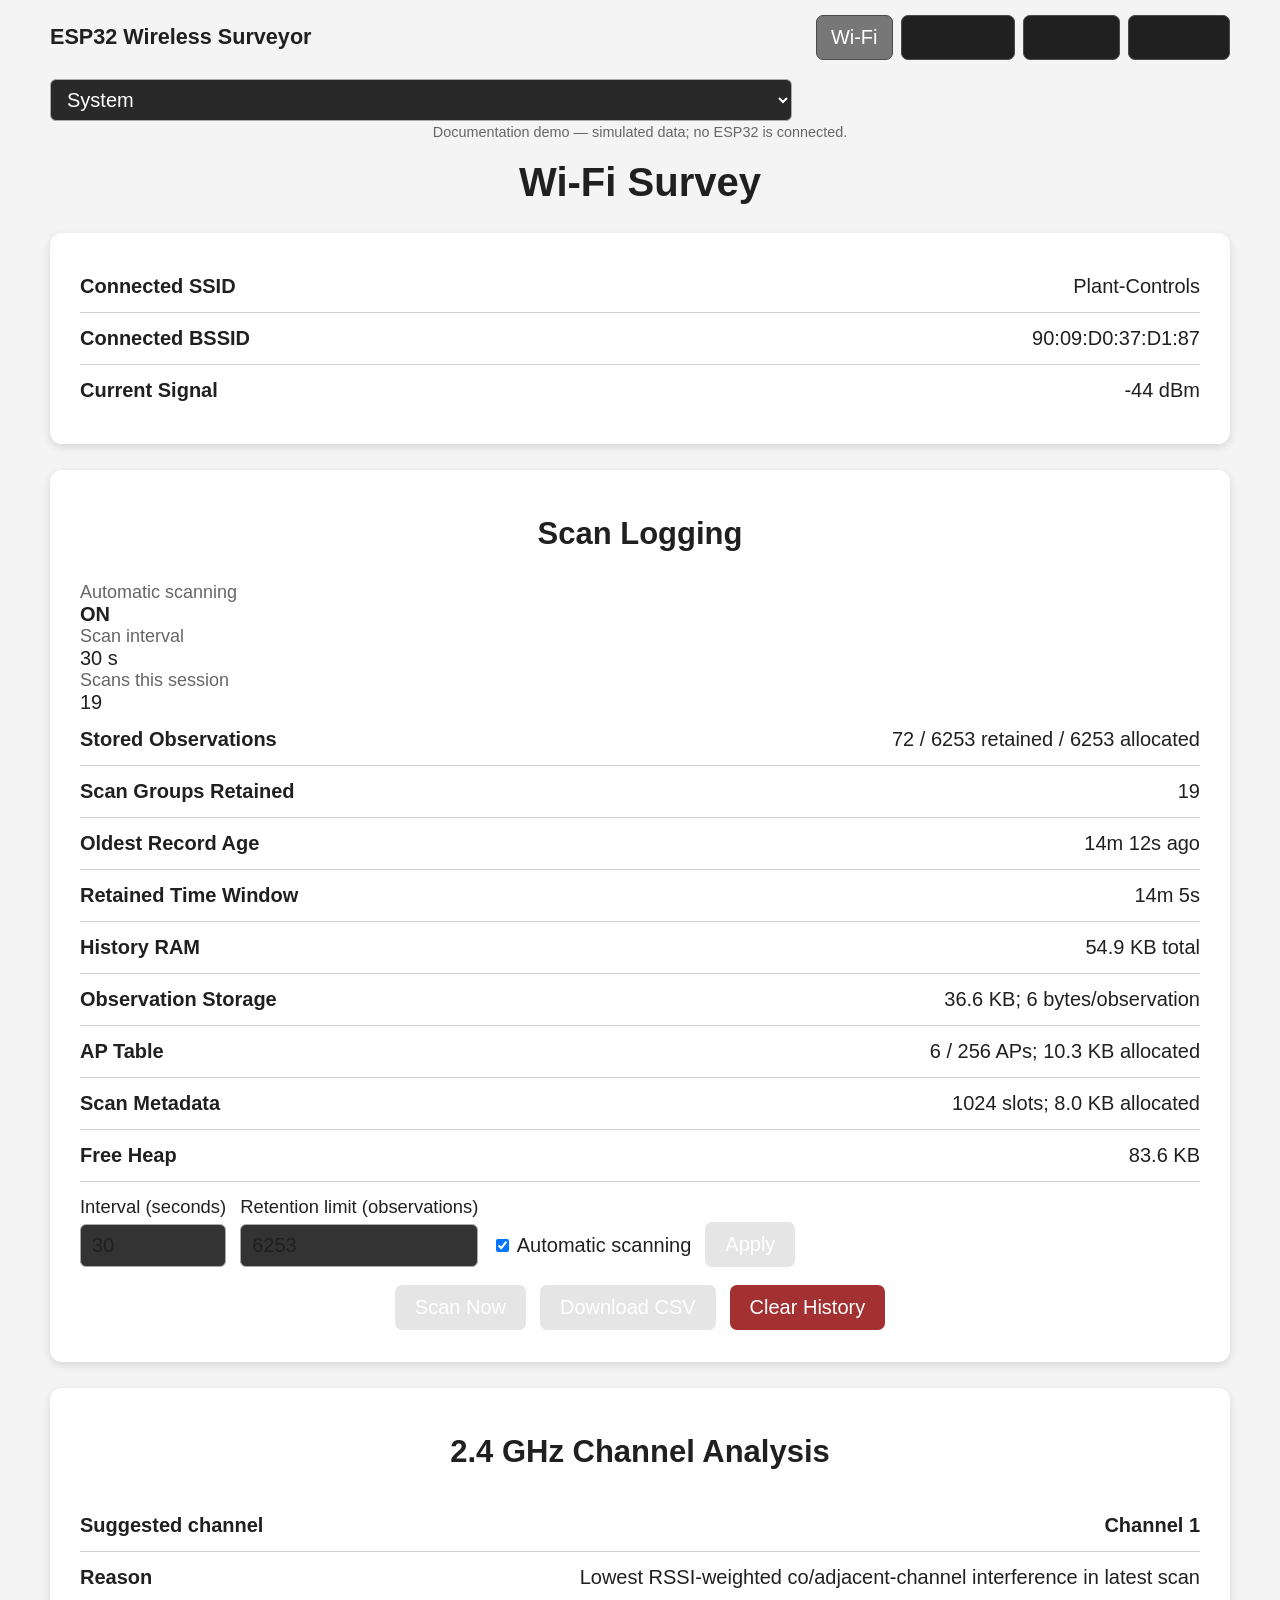
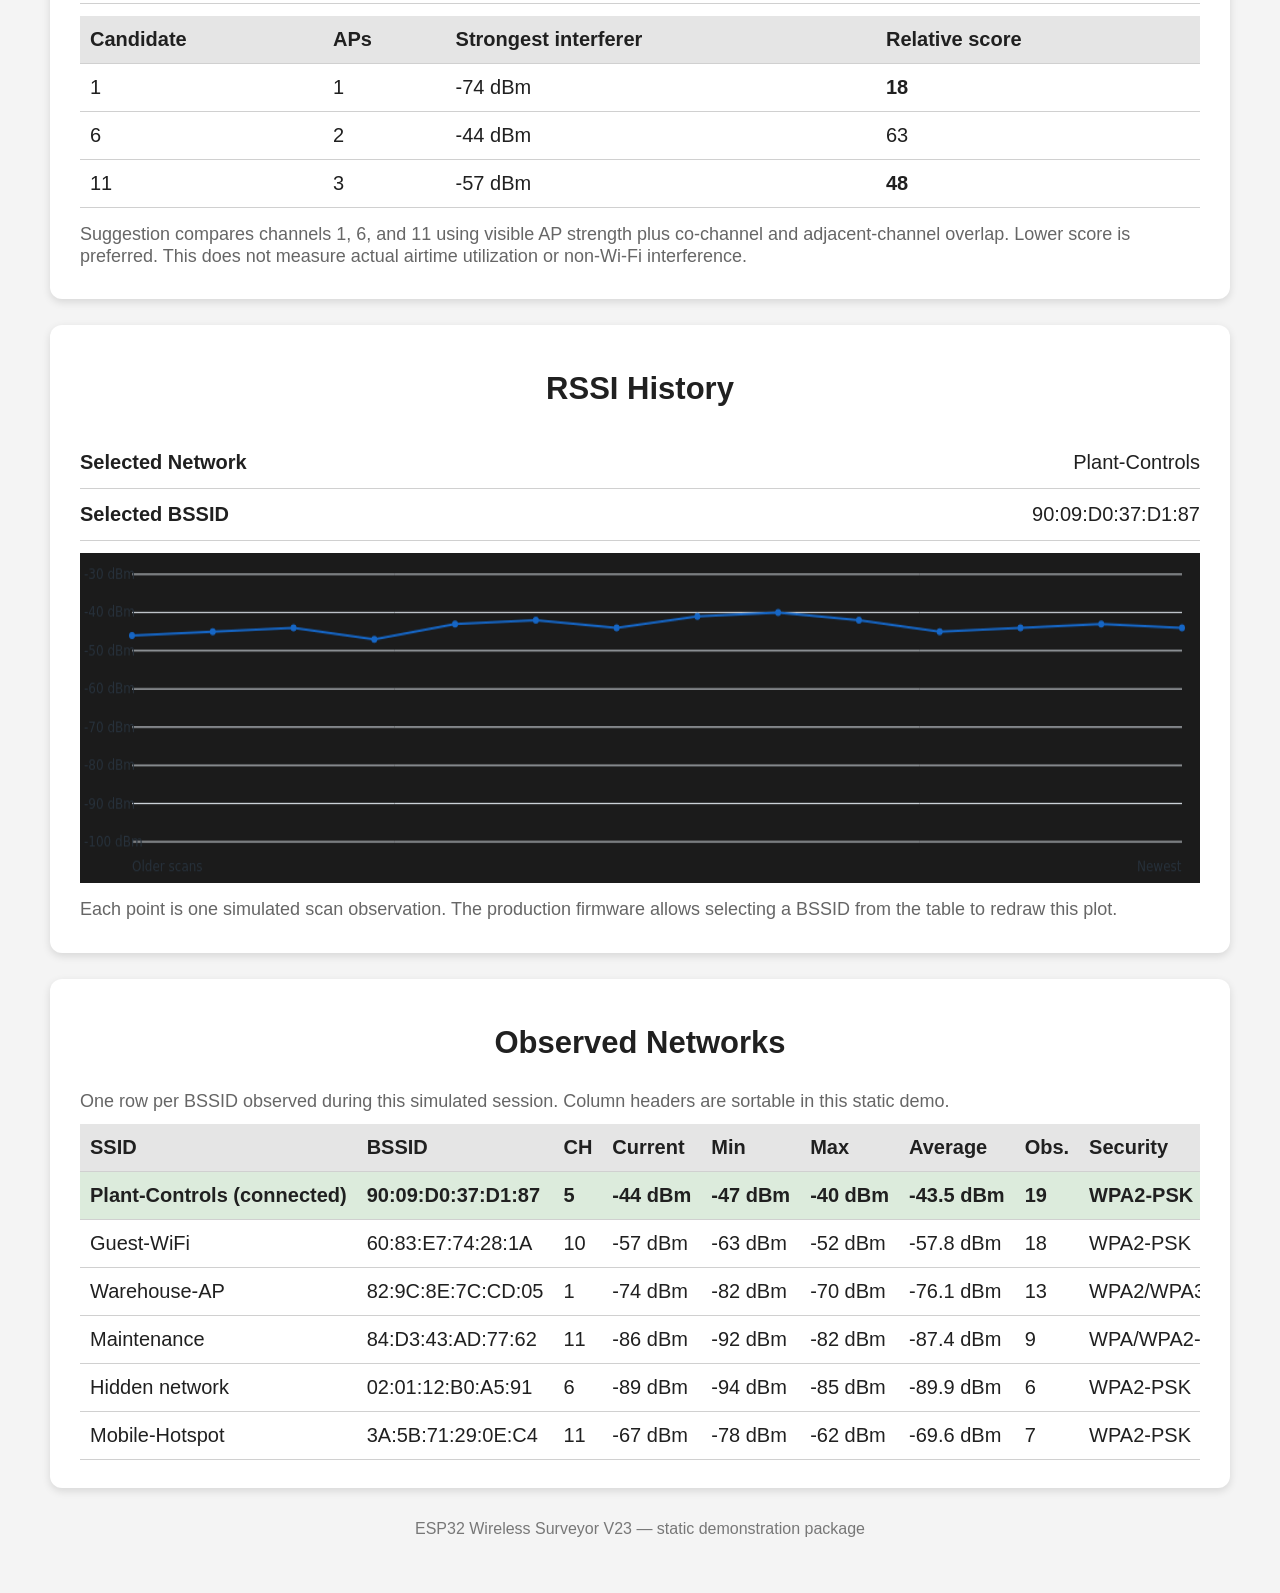
==== docs/index.html @ 763ac4c4 "doc: add simulated demo pages" ====
<!DOCTYPE html>
<html lang="en">
<head>
<meta charset="UTF-8">
<meta name="viewport" content="width=device-width,initial-scale=1">
<script>
(function(){const v=localStorage.getItem('demo-theme')||'system';document.documentElement.dataset.theme=
v==='system'?(matchMedia('(prefers-color-scheme: dark)').matches?'dark':'light'):v;})();
</script>
<title>ESP32 Wi-Fi Survey — Demo</title>
<link rel="stylesheet" href="styles.css">
</head>
<body><div class="container"><div class="site-header"><div class="site-title">ESP32 Wireless Surveyor</div>
<nav class="nav"><a class="active" href="index.html">Wi-Fi</a><a class="" href="bluetooth.html">Bluetooth</a><a class="" href="system.html">System</a><a class="" href="settings.html">Settings</a></nav>
<select class="theme-select" data-theme-select aria-label="Theme"><option value="system">System</option><option value="light">Light</option><option value="dark">Dark</option></select>
</div>
<div class="demo-banner">Documentation demo — simulated data; no ESP32 is connected.</div>
<h1>Wi-Fi Survey</h1>
<div class="card">
<div class="row"><span class="label">Connected SSID</span><span class="value">Plant-Controls</span></div>
<div class="row"><span class="label">Connected BSSID</span><span class="value">90:09:D0:37:D1:87</span></div>
<div class="row"><span class="label">Current Signal</span><span class="value">-44 dBm</span></div>
</div>
<div class="card"><h2>Scan Logging</h2>
<div class="grid-3">
<div><div class="small">Automatic scanning</div><div class="kpi good">ON</div></div>
<div><div class="small">Scan interval</div><div class="kpi">30 s</div></div>
<div><div class="small">Scans this session</div><div class="kpi">19</div></div>
</div>
<div class="row"><span class="label">Stored Observations</span><span class="value">72 / 6253 retained / 6253 allocated</span></div>
<div class="row"><span class="label">Scan Groups Retained</span><span class="value">19</span></div>
<div class="row"><span class="label">Oldest Record Age</span><span class="value">14m 12s ago</span></div>
<div class="row"><span class="label">Retained Time Window</span><span class="value">14m 5s</span></div>
<div class="row"><span class="label">History RAM</span><span class="value">54.9 KB total</span></div>
<div class="row"><span class="label">Observation Storage</span><span class="value">36.6 KB; 6 bytes/observation</span></div>
<div class="row"><span class="label">AP Table</span><span class="value">6 / 256 APs; 10.3 KB allocated</span></div>
<div class="row"><span class="label">Scan Metadata</span><span class="value">1024 slots; 8.0 KB allocated</span></div>
<div class="row"><span class="label">Free Heap</span><span class="value">83.6 KB</span></div>
<form class="settings-row">
<div class="control"><label>Interval (seconds)</label><input type="number" value="30" min="5" max="3600"></div>
<div class="control"><label>Retention limit (observations)</label><input type="number" value="6253" min="50" max="6253"></div>
<div class="checkbox-stack"><label><input type="checkbox" checked> Automatic scanning</label></div>
<button data-demo-action="Apply scan settings">Apply</button>
</form>
<div class="buttons"><a class="button" href="#" data-demo-action="Wi-Fi scan started">Scan Now</a><a class="button" href="#" data-demo-action="CSV download">Download CSV</a><a class="button danger" href="#" data-demo-action="Clear Wi-Fi history">Clear History</a></div>
</div>
<div class="card"><h2>2.4 GHz Channel Analysis</h2>
<div class="row"><span class="label">Suggested channel</span><span class="value good">Channel 1</span></div>
<div class="row"><span class="label">Reason</span><span class="value">Lowest RSSI-weighted co/adjacent-channel interference in latest scan</span></div>
<div class="table-wrap"><table><thead><tr><th>Candidate</th><th>APs</th><th>Strongest interferer</th><th>Relative score</th></tr></thead>
<tbody><tr><td>1</td><td>1</td><td>-74 dBm</td><td class="good">18</td></tr><tr><td>6</td><td>2</td><td>-44 dBm</td><td>63</td></tr><tr><td>11</td><td>3</td><td>-57 dBm</td><td class="warn">48</td></tr></tbody></table></div>
<div class="note">Suggestion compares channels 1, 6, and 11 using visible AP strength plus co-channel and adjacent-channel overlap. Lower score is preferred. This does not measure actual airtime utilization or non-Wi-Fi interference.</div>
</div>
<div class="card"><h2>RSSI History</h2>
<div class="row"><span class="label">Selected Network</span><span class="value">Plant-Controls</span></div>
<div class="row"><span class="label">Selected BSSID</span><span class="value">90:09:D0:37:D1:87</span></div>
<canvas data-points="-46,-45,-44,-47,-43,-42,-44,-41,-40,-42,-45,-44,-43,-44"></canvas>
<div class="note">Each point is one simulated scan observation. The production firmware allows selecting a BSSID from the table to redraw this plot.</div>
</div>
<div class="card"><h2>Observed Networks</h2><div class="note">One row per BSSID observed during this simulated session. Column headers are sortable in this static demo.</div>
<div class="table-wrap"><table><thead><tr><th data-sort>SSID</th><th data-sort>BSSID</th><th data-sort>CH</th><th data-sort>Current</th><th data-sort>Min</th><th data-sort>Max</th><th data-sort>Average</th><th data-sort>Obs.</th><th data-sort>Security</th><th data-sort>First Seen</th><th data-sort>Last Seen</th></tr></thead><tbody><tr class="connected"><td>Plant-Controls (connected)</td><td>90:09:D0:37:D1:87</td><td data-value="5">5</td><td data-value="-44">-44 dBm</td><td data-value="-47">-47 dBm</td><td data-value="-40">-40 dBm</td><td data-value="-43.5">-43.5 dBm</td><td data-value="19">19</td><td>WPA2-PSK</td><td>14m 12s ago</td><td>7s ago</td></tr><tr><td>Guest-WiFi</td><td>60:83:E7:74:28:1A</td><td data-value="10">10</td><td data-value="-57">-57 dBm</td><td data-value="-63">-63 dBm</td><td data-value="-52">-52 dBm</td><td data-value="-57.8">-57.8 dBm</td><td data-value="18">18</td><td>WPA2-PSK</td><td>14m 12s ago</td><td>7s ago</td></tr><tr><td>Warehouse-AP</td><td>82:9C:8E:7C:CD:05</td><td data-value="1">1</td><td data-value="-74">-74 dBm</td><td data-value="-82">-82 dBm</td><td data-value="-70">-70 dBm</td><td data-value="-76.1">-76.1 dBm</td><td data-value="13">13</td><td>WPA2/WPA3-PSK</td><td>11m 6s ago</td><td>7s ago</td></tr><tr><td>Maintenance</td><td>84:D3:43:AD:77:62</td><td data-value="11">11</td><td data-value="-86">-86 dBm</td><td data-value="-92">-92 dBm</td><td data-value="-82">-82 dBm</td><td data-value="-87.4">-87.4 dBm</td><td data-value="9">9</td><td>WPA/WPA2-PSK</td><td>8m 1s ago</td><td>37s ago</td></tr><tr><td>Hidden network</td><td>02:01:12:B0:A5:91</td><td data-value="6">6</td><td data-value="-89">-89 dBm</td><td data-value="-94">-94 dBm</td><td data-value="-85">-85 dBm</td><td data-value="-89.9">-89.9 dBm</td><td data-value="6">6</td><td>WPA2-PSK</td><td>5m 29s ago</td><td>1m 7s ago</td></tr><tr><td>Mobile-Hotspot</td><td>3A:5B:71:29:0E:C4</td><td data-value="11">11</td><td data-value="-67">-67 dBm</td><td data-value="-78">-78 dBm</td><td data-value="-62">-62 dBm</td><td data-value="-69.6">-69.6 dBm</td><td data-value="7">7</td><td>WPA2-PSK</td><td>4m 10s ago</td><td>7s ago</td></tr></tbody></table></div>
</div>
<div class="footer">ESP32 Wireless Surveyor V23 — static demonstration package</div></div><script src="app.js"></script></body></html>
---- docs/styles.css ----
:root{color-scheme:light;--bg:#f4f4f4;--panel:#fff;--text:#202020;--muted:#666;--line:#d0d0d0;--control:#e5e5e5;--control-border:#aaa;--link:#5555cc;--table-head:#e5e5e5;--active:#777;--selected:#dcebdc;--danger:#a33131;--shadow:rgba(0,0,0,.12)}
html[data-theme="dark"]{color-scheme:dark;--bg:#111;--panel:#232323;--text:#eee;--muted:#bbb;--line:#494949;--control:#4b4b4b;--control-border:#666;--link:#aaa0ff;--table-head:#333;--active:#555;--selected:#24422d;--danger:#963232;--shadow:rgba(0,0,0,.28)}
*{box-sizing:border-box}html,body{margin:0;min-height:100%;font-family:Arial,Helvetica,sans-serif;background:var(--bg);color:var(--text);font-size:20px}.container{width:min(95%,1180px);margin:0 auto;padding:0 0 40px}
.site-header{min-height:132px;display:grid;grid-template-columns:1fr auto;grid-template-rows:auto auto;align-items:start;padding:15px 0 0;gap:8px 24px}.site-title{font-weight:700;font-size:1.08rem;padding-top:9px}.nav{display:flex;gap:8px;justify-content:flex-end}.nav a{display:inline-block;text-decoration:none;color:var(--text);background:#202020;border:1px solid #4b4b4b;border-radius:7px;padding:10px 14px}.nav a.active{background:var(--active);color:#fff}.theme-select{font:inherit;min-width:137px;padding:8px 12px;border:1px solid var(--control-border);border-radius:6px;background:#292929;color:#fff}
h1{text-align:center;font-size:2rem;margin:4px 0 28px}h2{text-align:center;font-size:1.55rem;margin:18px 0 30px}.card{background:var(--panel);border-radius:12px;padding:28px 30px;margin:0 0 26px;box-shadow:0 3px 9px var(--shadow)}
.row{display:flex;justify-content:space-between;gap:25px;padding:13px 0;border-bottom:1px solid var(--line);line-height:1.25}.row:last-child{border-bottom:0}.label{font-weight:700}.value{text-align:right}.note{color:var(--muted);font-size:.9rem;line-height:1.2;margin:16px 0 4px}.demo-banner{font-size:.72rem;text-align:center;color:var(--muted);margin:-8px 0 20px}
.buttons{display:flex;gap:14px;justify-content:center;flex-wrap:wrap;margin:18px 0 4px}.button,button{font:inherit;display:inline-block;text-decoration:none;color:#fff;background:var(--control);border:0;border-radius:7px;padding:11px 20px;cursor:pointer}.button.danger{background:var(--danger);color:#fff}
.settings-row{display:flex;align-items:end;gap:14px;flex-wrap:wrap;margin-top:14px}.control{display:flex;flex-direction:column;gap:6px}.control label{font-size:.92rem}input,select{font:inherit;background:#333;color:var(--text);border:1px solid var(--control-border);border-radius:6px;padding:9px 11px}.checkbox-stack{display:flex;align-items:center;gap:15px;flex-wrap:wrap;padding:10px 0}
.table-wrap{overflow-x:auto;margin-top:12px}table{width:100%;border-collapse:collapse;min-width:900px}th,td{padding:12px 10px;text-align:left;border-bottom:1px solid var(--line);white-space:nowrap}th{background:var(--table-head);font-weight:700;cursor:pointer}tbody tr.connected,tbody tr.recommended{background:var(--selected);font-weight:700}a{color:var(--link)}
.grid-2,.grid-3{display:block}.kpi{font-size:1rem;font-weight:400}.small{font-size:.9rem;color:var(--muted)}canvas{display:block;width:100%;height:330px;background:#1b1b1b;border:0;margin:12px 0}.footer{text-align:center;color:#777;font-size:.8rem;padding:6px 0 15px}.good,.warn,.bad{font-weight:700}
@media(max-width:760px){html,body{font-size:16px}.container{width:94%}.site-header{grid-template-columns:1fr;grid-template-rows:auto auto auto}.nav{grid-column:1;justify-content:flex-start;flex-wrap:wrap}.card{padding:20px 18px}.row{gap:12px}.value{max-width:58%}h1{font-size:1.8rem}}
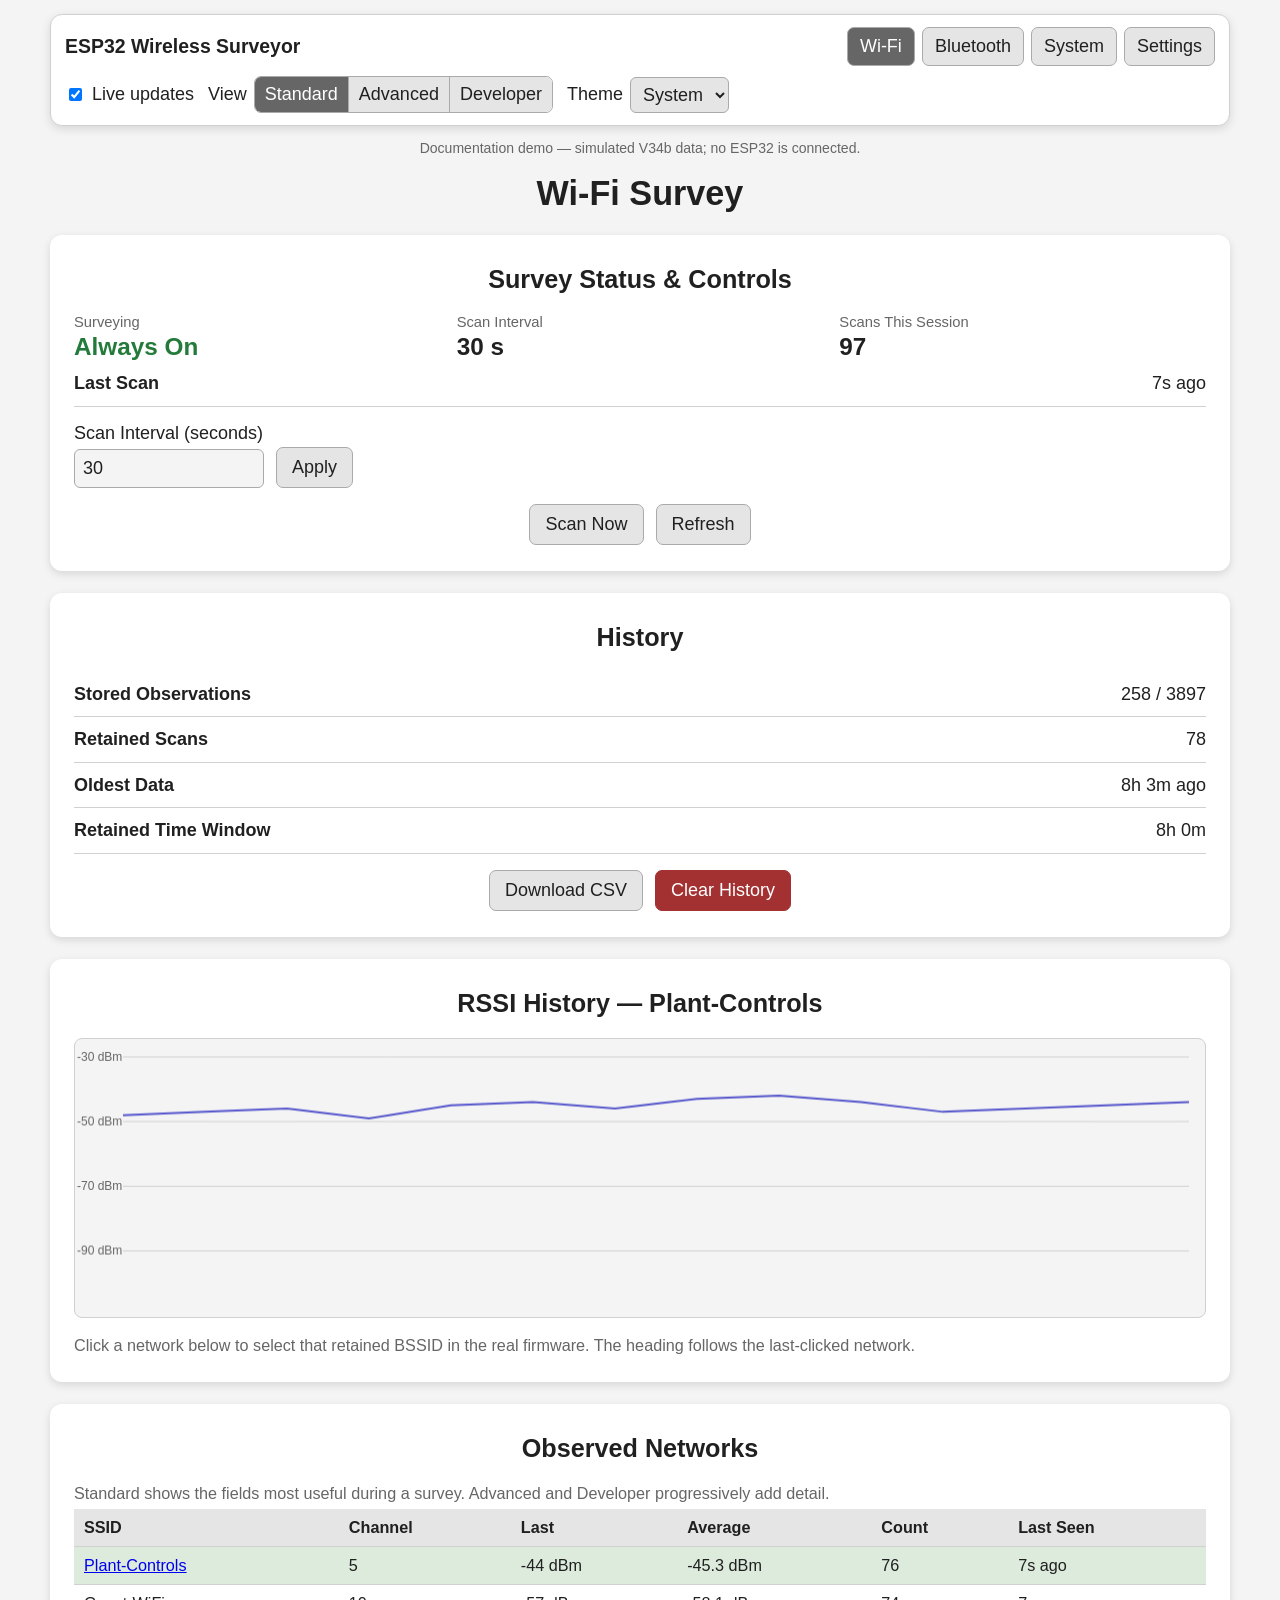
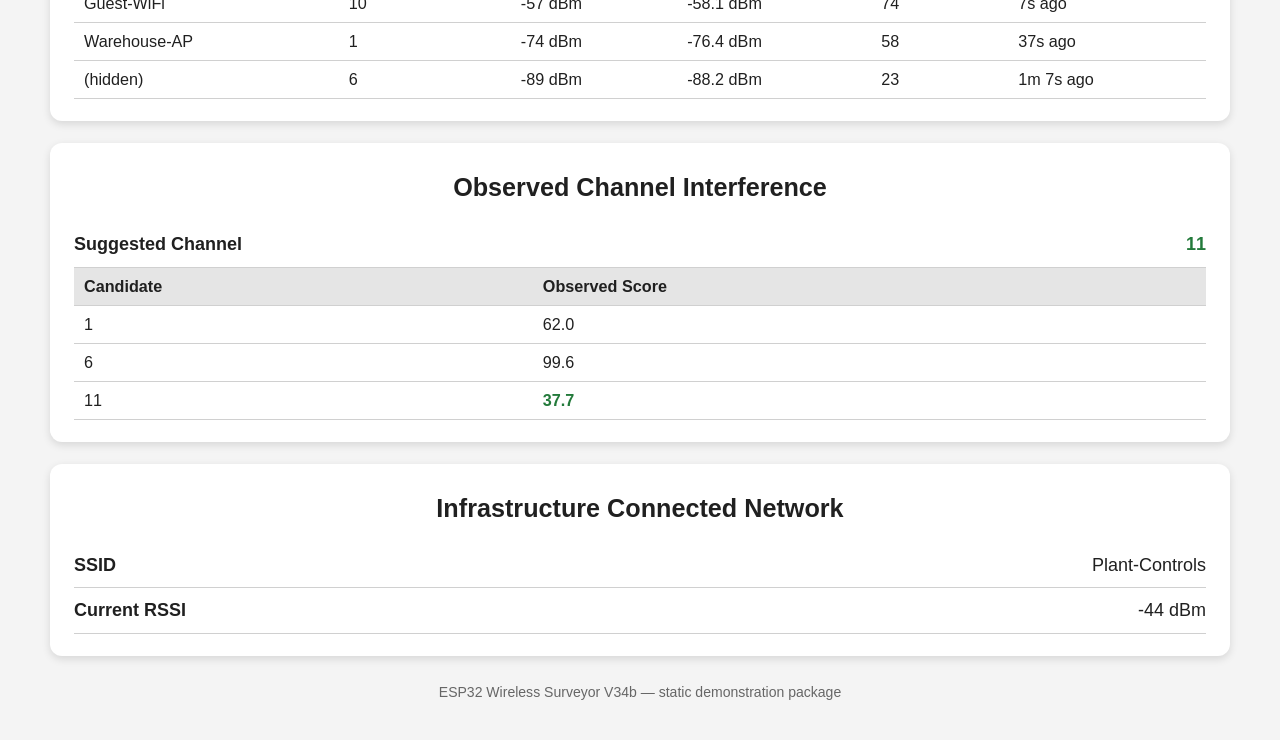
==== commit 50e4086a: "doc: update /docs to match latest UI refactor" ====
--- a/docs/index.html
+++ b/docs/index.html
@@ -1,63 +1,17 @@
-<!DOCTYPE html>
-<html lang="en">
-<head>
-<meta charset="UTF-8">
-<meta name="viewport" content="width=device-width,initial-scale=1">
-<script>
-(function(){const v=localStorage.getItem('demo-theme')||'system';document.documentElement.dataset.theme=
-v==='system'?(matchMedia('(prefers-color-scheme: dark)').matches?'dark':'light'):v;})();
-</script>
-<title>ESP32 Wi-Fi Survey — Demo</title>
-<link rel="stylesheet" href="styles.css">
-</head>
-<body><div class="container"><div class="site-header"><div class="site-title">ESP32 Wireless Surveyor</div>
-<nav class="nav"><a class="active" href="index.html">Wi-Fi</a><a class="" href="bluetooth.html">Bluetooth</a><a class="" href="system.html">System</a><a class="" href="settings.html">Settings</a></nav>
-<select class="theme-select" data-theme-select aria-label="Theme"><option value="system">System</option><option value="light">Light</option><option value="dark">Dark</option></select>
-</div>
-<div class="demo-banner">Documentation demo — simulated data; no ESP32 is connected.</div>
-<h1>Wi-Fi Survey</h1>
-<div class="card">
-<div class="row"><span class="label">Connected SSID</span><span class="value">Plant-Controls</span></div>
-<div class="row"><span class="label">Connected BSSID</span><span class="value">90:09:D0:37:D1:87</span></div>
-<div class="row"><span class="label">Current Signal</span><span class="value">-44 dBm</span></div>
-</div>
-<div class="card"><h2>Scan Logging</h2>
-<div class="grid-3">
-<div><div class="small">Automatic scanning</div><div class="kpi good">ON</div></div>
-<div><div class="small">Scan interval</div><div class="kpi">30 s</div></div>
-<div><div class="small">Scans this session</div><div class="kpi">19</div></div>
-</div>
-<div class="row"><span class="label">Stored Observations</span><span class="value">72 / 6253 retained / 6253 allocated</span></div>
-<div class="row"><span class="label">Scan Groups Retained</span><span class="value">19</span></div>
-<div class="row"><span class="label">Oldest Record Age</span><span class="value">14m 12s ago</span></div>
-<div class="row"><span class="label">Retained Time Window</span><span class="value">14m 5s</span></div>
-<div class="row"><span class="label">History RAM</span><span class="value">54.9 KB total</span></div>
-<div class="row"><span class="label">Observation Storage</span><span class="value">36.6 KB; 6 bytes/observation</span></div>
-<div class="row"><span class="label">AP Table</span><span class="value">6 / 256 APs; 10.3 KB allocated</span></div>
-<div class="row"><span class="label">Scan Metadata</span><span class="value">1024 slots; 8.0 KB allocated</span></div>
-<div class="row"><span class="label">Free Heap</span><span class="value">83.6 KB</span></div>
-<form class="settings-row">
-<div class="control"><label>Interval (seconds)</label><input type="number" value="30" min="5" max="3600"></div>
-<div class="control"><label>Retention limit (observations)</label><input type="number" value="6253" min="50" max="6253"></div>
-<div class="checkbox-stack"><label><input type="checkbox" checked> Automatic scanning</label></div>
-<button data-demo-action="Apply scan settings">Apply</button>
-</form>
-<div class="buttons"><a class="button" href="#" data-demo-action="Wi-Fi scan started">Scan Now</a><a class="button" href="#" data-demo-action="CSV download">Download CSV</a><a class="button danger" href="#" data-demo-action="Clear Wi-Fi history">Clear History</a></div>
-</div>
-<div class="card"><h2>2.4 GHz Channel Analysis</h2>
-<div class="row"><span class="label">Suggested channel</span><span class="value good">Channel 1</span></div>
-<div class="row"><span class="label">Reason</span><span class="value">Lowest RSSI-weighted co/adjacent-channel interference in latest scan</span></div>
-<div class="table-wrap"><table><thead><tr><th>Candidate</th><th>APs</th><th>Strongest interferer</th><th>Relative score</th></tr></thead>
-<tbody><tr><td>1</td><td>1</td><td>-74 dBm</td><td class="good">18</td></tr><tr><td>6</td><td>2</td><td>-44 dBm</td><td>63</td></tr><tr><td>11</td><td>3</td><td>-57 dBm</td><td class="warn">48</td></tr></tbody></table></div>
-<div class="note">Suggestion compares channels 1, 6, and 11 using visible AP strength plus co-channel and adjacent-channel overlap. Lower score is preferred. This does not measure actual airtime utilization or non-Wi-Fi interference.</div>
-</div>
-<div class="card"><h2>RSSI History</h2>
-<div class="row"><span class="label">Selected Network</span><span class="value">Plant-Controls</span></div>
-<div class="row"><span class="label">Selected BSSID</span><span class="value">90:09:D0:37:D1:87</span></div>
-<canvas data-points="-46,-45,-44,-47,-43,-42,-44,-41,-40,-42,-45,-44,-43,-44"></canvas>
-<div class="note">Each point is one simulated scan observation. The production firmware allows selecting a BSSID from the table to redraw this plot.</div>
-</div>
-<div class="card"><h2>Observed Networks</h2><div class="note">One row per BSSID observed during this simulated session. Column headers are sortable in this static demo.</div>
-<div class="table-wrap"><table><thead><tr><th data-sort>SSID</th><th data-sort>BSSID</th><th data-sort>CH</th><th data-sort>Current</th><th data-sort>Min</th><th data-sort>Max</th><th data-sort>Average</th><th data-sort>Obs.</th><th data-sort>Security</th><th data-sort>First Seen</th><th data-sort>Last Seen</th></tr></thead><tbody><tr class="connected"><td>Plant-Controls (connected)</td><td>90:09:D0:37:D1:87</td><td data-value="5">5</td><td data-value="-44">-44 dBm</td><td data-value="-47">-47 dBm</td><td data-value="-40">-40 dBm</td><td data-value="-43.5">-43.5 dBm</td><td data-value="19">19</td><td>WPA2-PSK</td><td>14m 12s ago</td><td>7s ago</td></tr><tr><td>Guest-WiFi</td><td>60:83:E7:74:28:1A</td><td data-value="10">10</td><td data-value="-57">-57 dBm</td><td data-value="-63">-63 dBm</td><td data-value="-52">-52 dBm</td><td data-value="-57.8">-57.8 dBm</td><td data-value="18">18</td><td>WPA2-PSK</td><td>14m 12s ago</td><td>7s ago</td></tr><tr><td>Warehouse-AP</td><td>82:9C:8E:7C:CD:05</td><td data-value="1">1</td><td data-value="-74">-74 dBm</td><td data-value="-82">-82 dBm</td><td data-value="-70">-70 dBm</td><td data-value="-76.1">-76.1 dBm</td><td data-value="13">13</td><td>WPA2/WPA3-PSK</td><td>11m 6s ago</td><td>7s ago</td></tr><tr><td>Maintenance</td><td>84:D3:43:AD:77:62</td><td data-value="11">11</td><td data-value="-86">-86 dBm</td><td data-value="-92">-92 dBm</td><td data-value="-82">-82 dBm</td><td data-value="-87.4">-87.4 dBm</td><td data-value="9">9</td><td>WPA/WPA2-PSK</td><td>8m 1s ago</td><td>37s ago</td></tr><tr><td>Hidden network</td><td>02:01:12:B0:A5:91</td><td data-value="6">6</td><td data-value="-89">-89 dBm</td><td data-value="-94">-94 dBm</td><td data-value="-85">-85 dBm</td><td data-value="-89.9">-89.9 dBm</td><td data-value="6">6</td><td>WPA2-PSK</td><td>5m 29s ago</td><td>1m 7s ago</td></tr><tr><td>Mobile-Hotspot</td><td>3A:5B:71:29:0E:C4</td><td data-value="11">11</td><td data-value="-67">-67 dBm</td><td data-value="-78">-78 dBm</td><td data-value="-62">-62 dBm</td><td data-value="-69.6">-69.6 dBm</td><td data-value="7">7</td><td>WPA2-PSK</td><td>4m 10s ago</td><td>7s ago</td></tr></tbody></table></div>
-</div>
-<div class="footer">ESP32 Wireless Surveyor V23 — static demonstration package</div></div><script src="app.js"></script></body></html>+<!DOCTYPE html><html lang="en"><head><meta charset="UTF-8"><meta name="viewport" content="width=device-width,initial-scale=1"><title>ESP32 Wi-Fi Survey — V34b Demo</title><link rel="stylesheet" href="styles.css"></head><body><div class="container">
+<div class="site-header"><div class="header-top"><div class="site-title">ESP32 Wireless Surveyor</div><nav class="nav"><a class="active" href="index.html">Wi-Fi</a><a href="bluetooth.html">Bluetooth</a><a href="system.html">System</a><a href="settings.html">Settings</a></nav></div><div class="header-controls"><label class="control-inline"><input type="checkbox" checked> Live updates</label><div class="control-inline"><span>View</span><span class="segmented"><button data-view="standard">Standard</button><button data-view="advanced">Advanced</button><button data-view="developer">Developer</button></span></div><label class="control-inline">Theme <select class="theme-select" data-theme-select><option value="system">System</option><option value="light">Light</option><option value="dark">Dark</option></select></label></div></div>
+<div class="demo-banner">Documentation demo — simulated V34b data; no ESP32 is connected.</div><h1>Wi-Fi Survey</h1>
+<div class="card"><h2>Survey Status &amp; Controls</h2><div class="grid-3"><div><div class="small">Surveying</div><div class="kpi good">Always On</div></div><div><div class="small">Scan Interval</div><div class="kpi">30 s</div></div><div><div class="small">Scans This Session</div><div class="kpi">97</div></div></div><div class="row"><span class="label">Last Scan</span><span class="value">7s ago</span></div><form class="settings-row"><div class="control"><label>Scan Interval (seconds)</label><input type="number" value="30" min="5" max="3600"></div><button data-demo-action="Save Wi-Fi scan interval">Apply</button></form><div class="buttons"><a class="button" href="#" data-demo-action="Wi-Fi scan started">Scan Now</a><a class="button" href="#" data-demo-action="Refresh page">Refresh</a></div></div>
+<div class="card"><h2>History</h2><div class="row"><span class="label">Stored Observations</span><span class="value">258 / 3897</span></div><div class="row"><span class="label">Retained Scans</span><span class="value">78</span></div><div class="row"><span class="label">Oldest Data</span><span class="value">8h 3m ago</span></div><div class="row"><span class="label">Retained Time Window</span><span class="value">8h 0m</span></div><div class="buttons"><a class="button" href="#" data-demo-action="CSV download">Download CSV</a><a class="button danger" href="#" data-demo-action="Clear Wi-Fi history">Clear History</a></div></div>
+<div class="card" id="rssi"><h2>RSSI History — Plant-Controls</h2><canvas class="plot" data-points="-48,-47,-46,-49,-45,-44,-46,-43,-42,-44,-47,-46,-45,-44"></canvas><div class="note">Click a network below to select that retained BSSID in the real firmware. The heading follows the last-clicked network.</div></div>
+<div class="card"><h2>Observed Networks</h2><div class="note">Standard shows the fields most useful during a survey. Advanced and Developer progressively add detail.</div><div class="table-wrap"><table><thead><tr><th data-sort>SSID</th><th data-sort>Channel</th><th data-sort>Last</th><th data-sort>Average</th><th data-sort>Count</th><th data-sort>Last Seen</th><th class="advanced-only" data-sort>Min</th><th class="advanced-only" data-sort>Max</th><th class="developer-only" data-sort>BSSID</th><th class="developer-only" data-sort>Security</th><th class="developer-only" data-sort>First Seen</th></tr></thead><tbody>
+<tr class="connected"><td><a href="#rssi">Plant-Controls</a></td><td data-value="5">5</td><td data-value="-44">-44 dBm</td><td data-value="-45.3">-45.3 dBm</td><td data-value="76">76</td><td>7s ago</td><td class="advanced-only">-53</td><td class="advanced-only">-40</td><td class="developer-only">90:09:D0:37:D1:87</td><td class="developer-only">WPA2-PSK</td><td class="developer-only">8h 3m ago</td></tr>
+<tr><td>Guest-WiFi</td><td>10</td><td>-57 dBm</td><td>-58.1 dBm</td><td>74</td><td>7s ago</td><td class="advanced-only">-66</td><td class="advanced-only">-51</td><td class="developer-only">60:83:E7:74:28:1A</td><td class="developer-only">WPA2-PSK</td><td class="developer-only">8h 3m ago</td></tr>
+<tr><td>Warehouse-AP</td><td>1</td><td>-74 dBm</td><td>-76.4 dBm</td><td>58</td><td>37s ago</td><td class="advanced-only">-84</td><td class="advanced-only">-70</td><td class="developer-only">82:9C:8E:7C:CD:05</td><td class="developer-only">WPA2/WPA3-PSK</td><td class="developer-only">7h 42m ago</td></tr>
+<tr><td>(hidden)</td><td>6</td><td>-89 dBm</td><td>-88.2 dBm</td><td>23</td><td>1m 7s ago</td><td class="advanced-only">-94</td><td class="advanced-only">-83</td><td class="developer-only">02:01:12:B0:A5:91</td><td class="developer-only">WPA2-PSK</td><td class="developer-only">5h 29m ago</td></tr>
+</tbody></table></div></div>
+<div class="card advanced-only"><h2>Survey Health <span class="depth-tag">Advanced</span></h2><div class="row"><span class="label">Auto-Scan Diagnostic</span><span class="value good">OK</span></div><div class="row"><span class="label">Automatic Starts / Completions</span><span class="value">95 / 95</span></div><div class="row"><span class="label">Start / Completion Failures</span><span class="value">0 / 0</span></div><div class="row"><span class="label">Wi-Fi Scan Duration</span><span class="value">last 3.44s · avg 2.96s · min 2.62s · max 3.64s</span></div></div>
+<div class="card developer-only"><h2>Wi-Fi Implementation Diagnostics <span class="depth-tag">Developer</span></h2><div class="row"><span class="label">Automatic Retry Backoff</span><span class="value">2s · idle</span></div><div class="row"><span class="label">User Interaction Defer</span><span class="value">2s</span></div><div class="row"><span class="label">History RAM</span><span class="value">51.3 KB</span></div><div class="row"><span class="label">Observation Storage</span><span class="value">6 bytes / observation</span></div><div class="row"><span class="label">AP Table</span><span class="value">47 / 512 · 20.5 KB</span></div><div class="row"><span class="label">Scan Metadata</span><span class="value">1024 slots · 8.0 KB</span></div><div class="row"><span class="label">Free Heap / Largest Block</span><span class="value">65.4 KB / 38.0 KB</span></div></div>
+<div class="card"><h2>Observed Channel Interference</h2><div class="row"><span class="label">Suggested Channel</span><span class="value good">11</span></div><div class="table-wrap"><table><thead><tr><th>Candidate</th><th>Observed Score</th></tr></thead><tbody><tr><td>1</td><td>62.0</td></tr><tr><td>6</td><td>99.6</td></tr><tr><td>11</td><td class="good">37.7</td></tr></tbody></table></div><div class="advanced-only"><h3>Full 2.4 GHz analysis <span class="depth-tag">Advanced</span></h3><div class="table-wrap"><table><thead><tr><th>Channel</th><th>APs</th><th>Strongest</th><th>Co-channel</th><th>Adjacent</th><th>Total</th></tr></thead><tbody><tr><td>1</td><td>2</td><td>-74 dBm</td><td>26.0</td><td>36.0</td><td>62.0</td></tr><tr><td>6</td><td>5</td><td>-44 dBm</td><td>91.4</td><td>8.2</td><td>99.6</td></tr><tr><td>11</td><td>1</td><td>-80 dBm</td><td>28.6</td><td>9.1</td><td>37.7</td></tr></tbody></table></div><div class="note">Lower score is preferred. This is an RSSI-weighted estimate of observed Wi-Fi interference, not measured airtime utilization.</div></div></div>
+<div class="card"><h2>Infrastructure Connected Network</h2><div class="row"><span class="label">SSID</span><span class="value">Plant-Controls</span></div><div class="row"><span class="label">Current RSSI</span><span class="value">-44 dBm</span></div><div class="row advanced-only"><span class="label">BSSID</span><span class="value">90:09:D0:37:D1:87</span></div><div class="row advanced-only"><span class="label">Channel</span><span class="value">5</span></div></div>
+<div class="footer">ESP32 Wireless Surveyor V34b — static demonstration package</div></div><script src="app.js"></script></body></html>
--- a/docs/styles.css
+++ b/docs/styles.css
@@ -1,11 +1,8 @@
-:root{color-scheme:light;--bg:#f4f4f4;--panel:#fff;--text:#202020;--muted:#666;--line:#d0d0d0;--control:#e5e5e5;--control-border:#aaa;--link:#5555cc;--table-head:#e5e5e5;--active:#777;--selected:#dcebdc;--danger:#a33131;--shadow:rgba(0,0,0,.12)}
-html[data-theme="dark"]{color-scheme:dark;--bg:#111;--panel:#232323;--text:#eee;--muted:#bbb;--line:#494949;--control:#4b4b4b;--control-border:#666;--link:#aaa0ff;--table-head:#333;--active:#555;--selected:#24422d;--danger:#963232;--shadow:rgba(0,0,0,.28)}
-*{box-sizing:border-box}html,body{margin:0;min-height:100%;font-family:Arial,Helvetica,sans-serif;background:var(--bg);color:var(--text);font-size:20px}.container{width:min(95%,1180px);margin:0 auto;padding:0 0 40px}
-.site-header{min-height:132px;display:grid;grid-template-columns:1fr auto;grid-template-rows:auto auto;align-items:start;padding:15px 0 0;gap:8px 24px}.site-title{font-weight:700;font-size:1.08rem;padding-top:9px}.nav{display:flex;gap:8px;justify-content:flex-end}.nav a{display:inline-block;text-decoration:none;color:var(--text);background:#202020;border:1px solid #4b4b4b;border-radius:7px;padding:10px 14px}.nav a.active{background:var(--active);color:#fff}.theme-select{font:inherit;min-width:137px;padding:8px 12px;border:1px solid var(--control-border);border-radius:6px;background:#292929;color:#fff}
-h1{text-align:center;font-size:2rem;margin:4px 0 28px}h2{text-align:center;font-size:1.55rem;margin:18px 0 30px}.card{background:var(--panel);border-radius:12px;padding:28px 30px;margin:0 0 26px;box-shadow:0 3px 9px var(--shadow)}
-.row{display:flex;justify-content:space-between;gap:25px;padding:13px 0;border-bottom:1px solid var(--line);line-height:1.25}.row:last-child{border-bottom:0}.label{font-weight:700}.value{text-align:right}.note{color:var(--muted);font-size:.9rem;line-height:1.2;margin:16px 0 4px}.demo-banner{font-size:.72rem;text-align:center;color:var(--muted);margin:-8px 0 20px}
-.buttons{display:flex;gap:14px;justify-content:center;flex-wrap:wrap;margin:18px 0 4px}.button,button{font:inherit;display:inline-block;text-decoration:none;color:#fff;background:var(--control);border:0;border-radius:7px;padding:11px 20px;cursor:pointer}.button.danger{background:var(--danger);color:#fff}
-.settings-row{display:flex;align-items:end;gap:14px;flex-wrap:wrap;margin-top:14px}.control{display:flex;flex-direction:column;gap:6px}.control label{font-size:.92rem}input,select{font:inherit;background:#333;color:var(--text);border:1px solid var(--control-border);border-radius:6px;padding:9px 11px}.checkbox-stack{display:flex;align-items:center;gap:15px;flex-wrap:wrap;padding:10px 0}
-.table-wrap{overflow-x:auto;margin-top:12px}table{width:100%;border-collapse:collapse;min-width:900px}th,td{padding:12px 10px;text-align:left;border-bottom:1px solid var(--line);white-space:nowrap}th{background:var(--table-head);font-weight:700;cursor:pointer}tbody tr.connected,tbody tr.recommended{background:var(--selected);font-weight:700}a{color:var(--link)}
-.grid-2,.grid-3{display:block}.kpi{font-size:1rem;font-weight:400}.small{font-size:.9rem;color:var(--muted)}canvas{display:block;width:100%;height:330px;background:#1b1b1b;border:0;margin:12px 0}.footer{text-align:center;color:#777;font-size:.8rem;padding:6px 0 15px}.good,.warn,.bad{font-weight:700}
-@media(max-width:760px){html,body{font-size:16px}.container{width:94%}.site-header{grid-template-columns:1fr;grid-template-rows:auto auto auto}.nav{grid-column:1;justify-content:flex-start;flex-wrap:wrap}.card{padding:20px 18px}.row{gap:12px}.value{max-width:58%}h1{font-size:1.8rem}}
+:root{color-scheme:light;--bg:#f4f4f4;--panel:#fff;--text:#202020;--muted:#666;--line:#d0d0d0;--control:#e5e5e5;--control-border:#aaa;--link:#5555cc;--table-head:#e5e5e5;--active:#666;--selected:#dcebdc;--danger:#a33131;--shadow:rgba(0,0,0,.12);--good:#237a3b;--warn:#9a6800}
+html[data-theme="dark"]{color-scheme:dark;--bg:#111;--panel:#232323;--text:#eee;--muted:#bbb;--line:#494949;--control:#4b4b4b;--control-border:#666;--link:#aaa0ff;--table-head:#333;--active:#555;--selected:#24422d;--danger:#963232;--shadow:rgba(0,0,0,.28);--good:#70c784;--warn:#e0b24c}
+*{box-sizing:border-box}html,body{margin:0;min-height:100%;font-family:Arial,Helvetica,sans-serif;background:var(--bg);color:var(--text);font-size:18px}.container{width:min(96%,1180px);margin:0 auto;padding:14px 0 40px}
+.site-header{position:sticky;top:8px;z-index:1000;background:var(--panel);border:1px solid var(--line);border-radius:12px;box-shadow:0 3px 10px var(--shadow);padding:12px 14px;margin-bottom:14px}.header-top{display:flex;align-items:center;justify-content:space-between;gap:14px;flex-wrap:wrap}.site-title{font-weight:700;font-size:1.08rem}.nav{display:flex;gap:7px;flex-wrap:wrap}.nav a{display:inline-block;text-decoration:none;color:var(--text);background:var(--control);border:1px solid var(--control-border);border-radius:7px;padding:8px 12px}.nav a.active{background:var(--active);color:#fff}.header-controls{display:flex;align-items:center;gap:14px;flex-wrap:wrap;margin-top:10px}.control-inline{display:flex;align-items:center;gap:7px}.segmented{display:inline-flex;border:1px solid var(--control-border);border-radius:7px;overflow:hidden}.segmented button{border:0;border-right:1px solid var(--control-border);border-radius:0;padding:7px 10px;background:var(--control);color:var(--text)}.segmented button:last-child{border-right:0}.segmented button.active{background:var(--active);color:#fff}.theme-select{font:inherit;padding:6px 8px;border:1px solid var(--control-border);border-radius:6px;background:var(--control);color:var(--text)}
+h1{text-align:center;font-size:1.9rem;margin:18px 0 22px}h2{text-align:center;font-size:1.4rem;margin:8px 0 20px}h3{font-size:1.05rem;margin:20px 0 8px}.card{background:var(--panel);border-radius:12px;padding:22px 24px;margin:0 0 22px;box-shadow:0 3px 9px var(--shadow);scroll-margin-top:150px}.row{display:flex;justify-content:space-between;gap:25px;padding:11px 0;border-bottom:1px solid var(--line);line-height:1.25}.row:last-child{border-bottom:0}.label{font-weight:700}.value{text-align:right}.note{color:var(--muted);font-size:.9rem;line-height:1.35;margin:12px 0 4px}.demo-banner{font-size:.78rem;text-align:center;color:var(--muted);margin:4px 0 10px}.good{color:var(--good);font-weight:700}.warn{color:var(--warn);font-weight:700}.danger-text{color:var(--danger);font-weight:700}
+.grid-2{display:grid;grid-template-columns:repeat(2,minmax(0,1fr));gap:22px}.grid-3{display:grid;grid-template-columns:repeat(3,minmax(0,1fr));gap:16px}.small{font-size:.82rem;color:var(--muted)}.kpi{font-size:1.35rem;font-weight:700;margin-top:3px}.buttons{display:flex;gap:12px;justify-content:center;flex-wrap:wrap;margin:16px 0 4px}.button,button{font:inherit;display:inline-block;text-decoration:none;color:var(--text);background:var(--control);border:1px solid var(--control-border);border-radius:7px;padding:9px 15px;cursor:pointer}.button.danger{background:var(--danger);color:#fff;border-color:var(--danger)}.button.secondary{background:transparent}.settings-row{display:flex;gap:12px;align-items:end;flex-wrap:wrap;margin:16px 0}.control{display:flex;flex-direction:column;gap:5px;min-width:190px}.control input{font:inherit;padding:8px;border:1px solid var(--control-border);border-radius:6px;background:var(--bg);color:var(--text)}.checkbox-stack{display:flex;flex-direction:column;gap:8px;padding:8px 0}
+.table-wrap{overflow:auto}.table-wrap table{width:100%;border-collapse:collapse;font-size:.9rem;white-space:nowrap}th,td{padding:9px 10px;border-bottom:1px solid var(--line);text-align:left}th{background:var(--table-head);position:sticky;top:0}tr.connected{background:var(--selected)}th[data-sort]{cursor:pointer}.footer{text-align:center;color:var(--muted);font-size:.78rem;margin-top:28px}.advanced-only,.developer-only{display:none}body[data-view="advanced"] .advanced-only,body[data-view="developer"] .advanced-only,body[data-view="developer"] .developer-only{display:block}tr.advanced-only,body[data-view="advanced"] tr.advanced-only,body[data-view="developer"] tr.advanced-only,body[data-view="developer"] tr.developer-only{display:table-row}th.advanced-only,td.advanced-only,th.developer-only,td.developer-only{display:none}body[data-view="advanced"] th.advanced-only,body[data-view="advanced"] td.advanced-only,body[data-view="developer"] th.advanced-only,body[data-view="developer"] td.advanced-only,body[data-view="developer"] th.developer-only,body[data-view="developer"] td.developer-only{display:table-cell}.depth-tag{font-size:.72rem;color:var(--muted);font-weight:400}.plot{width:100%;height:280px;border:1px solid var(--line);background:var(--bg);border-radius:8px}.state-hidden{display:none!important}
+@media(max-width:760px){html,body{font-size:16px}.site-header{top:4px}.header-top{align-items:flex-start}.nav{width:100%}.nav a{flex:1;text-align:center;min-width:70px}.header-controls{gap:8px}.grid-2,.grid-3{grid-template-columns:1fr}.row{gap:12px}.card{padding:18px 16px}.table-wrap table{font-size:.82rem}.site-title{width:100%}}
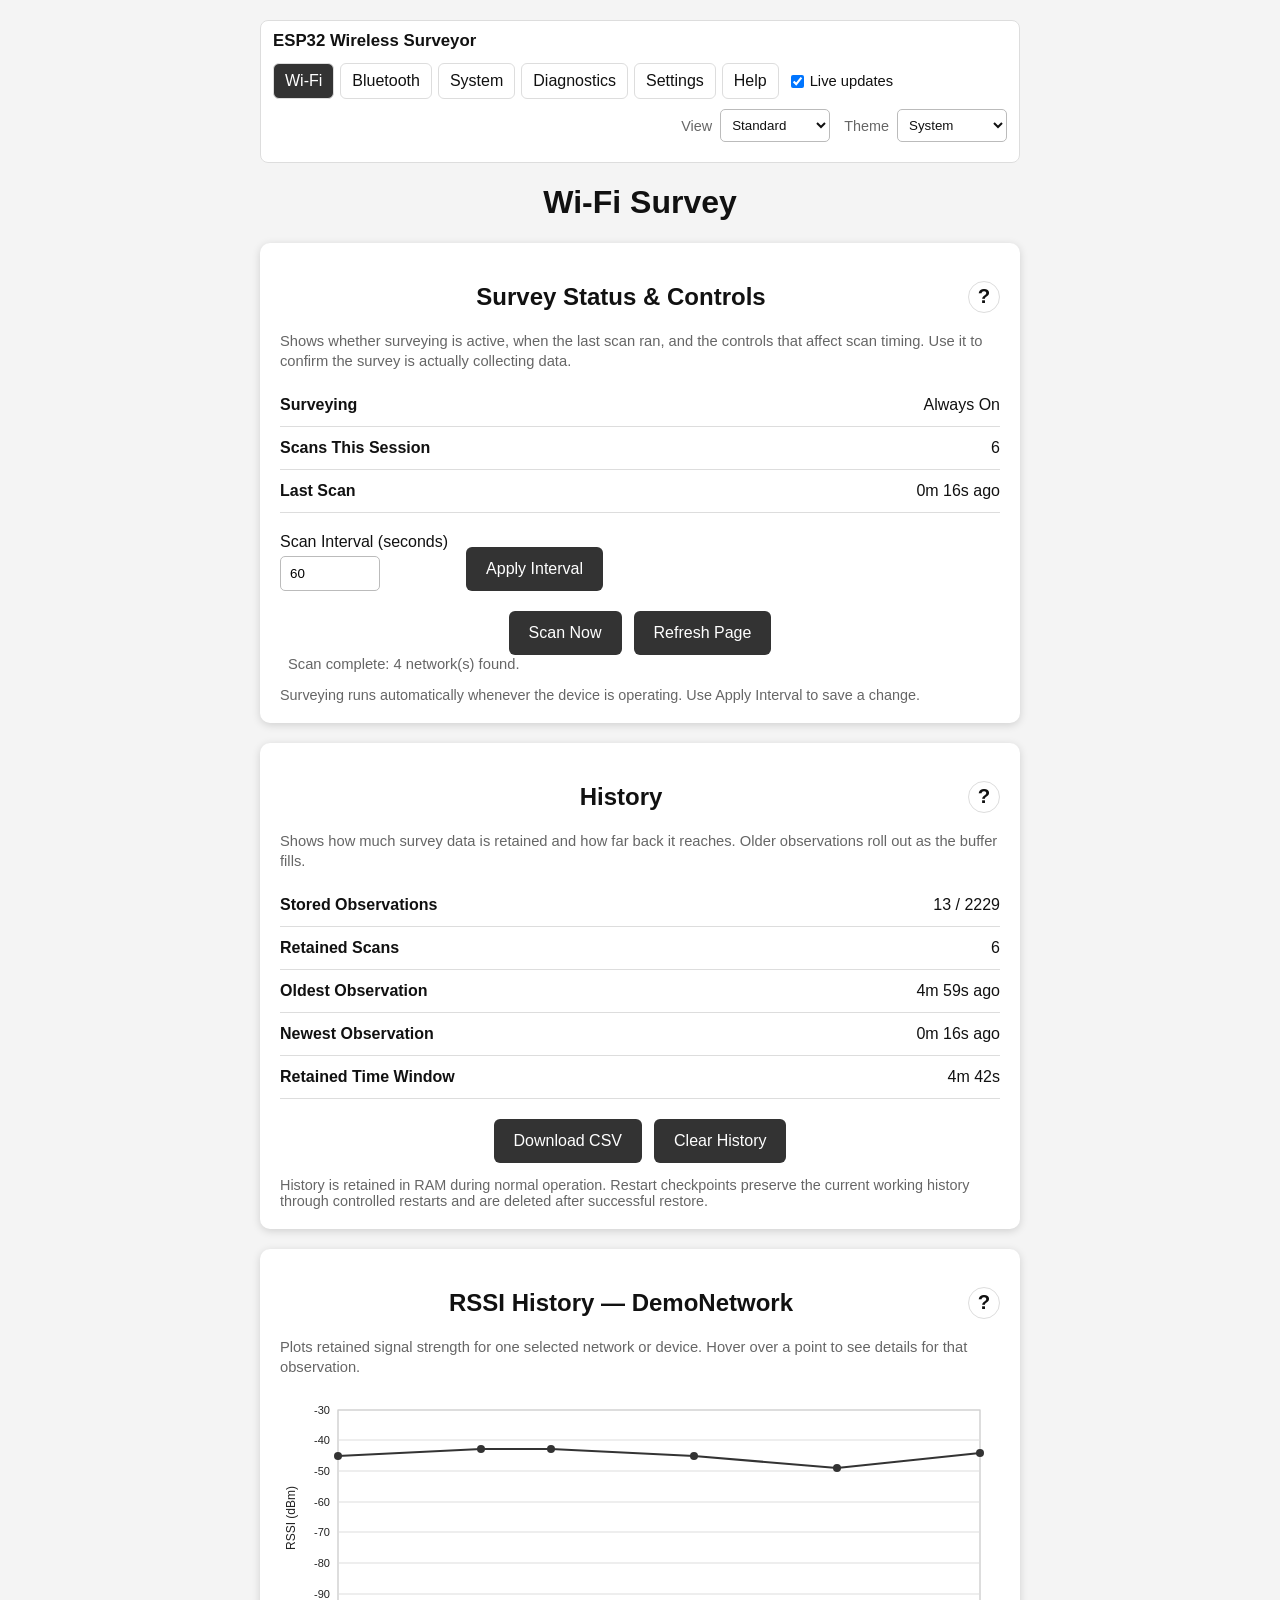
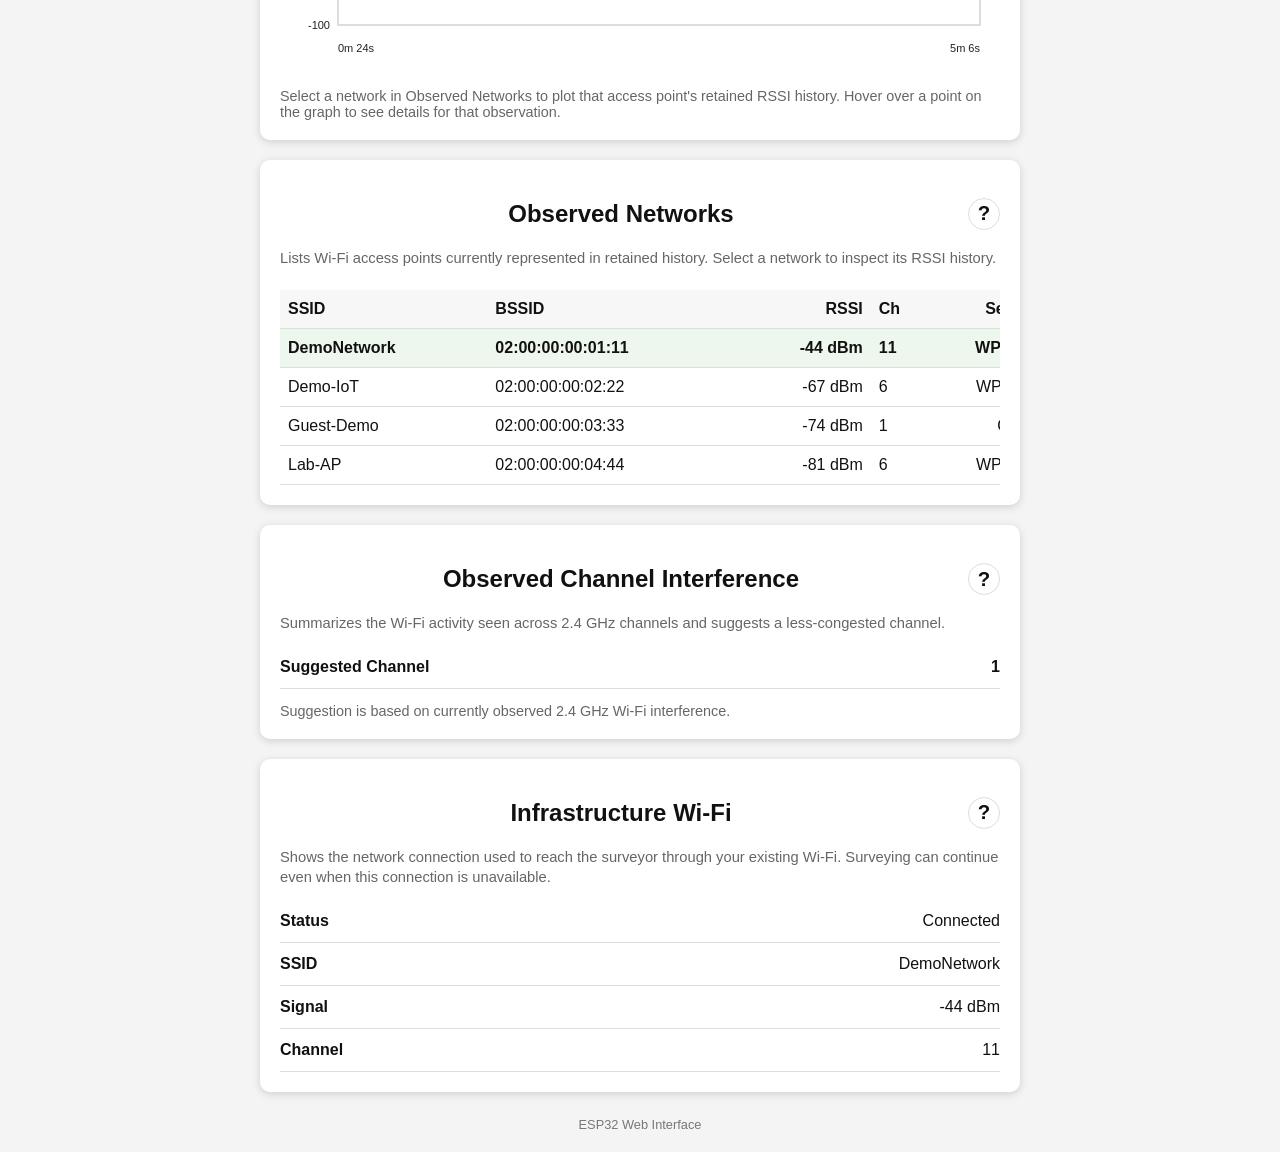
==== commit 3bd84966: "update demo pages" ====
--- a/docs/index.html
+++ b/docs/index.html
@@ -1,17 +1,803 @@
-<!DOCTYPE html><html lang="en"><head><meta charset="UTF-8"><meta name="viewport" content="width=device-width,initial-scale=1"><title>ESP32 Wi-Fi Survey — V34b Demo</title><link rel="stylesheet" href="styles.css"></head><body><div class="container">
-<div class="site-header"><div class="header-top"><div class="site-title">ESP32 Wireless Surveyor</div><nav class="nav"><a class="active" href="index.html">Wi-Fi</a><a href="bluetooth.html">Bluetooth</a><a href="system.html">System</a><a href="settings.html">Settings</a></nav></div><div class="header-controls"><label class="control-inline"><input type="checkbox" checked> Live updates</label><div class="control-inline"><span>View</span><span class="segmented"><button data-view="standard">Standard</button><button data-view="advanced">Advanced</button><button data-view="developer">Developer</button></span></div><label class="control-inline">Theme <select class="theme-select" data-theme-select><option value="system">System</option><option value="light">Light</option><option value="dark">Dark</option></select></label></div></div>
-<div class="demo-banner">Documentation demo — simulated V34b data; no ESP32 is connected.</div><h1>Wi-Fi Survey</h1>
-<div class="card"><h2>Survey Status &amp; Controls</h2><div class="grid-3"><div><div class="small">Surveying</div><div class="kpi good">Always On</div></div><div><div class="small">Scan Interval</div><div class="kpi">30 s</div></div><div><div class="small">Scans This Session</div><div class="kpi">97</div></div></div><div class="row"><span class="label">Last Scan</span><span class="value">7s ago</span></div><form class="settings-row"><div class="control"><label>Scan Interval (seconds)</label><input type="number" value="30" min="5" max="3600"></div><button data-demo-action="Save Wi-Fi scan interval">Apply</button></form><div class="buttons"><a class="button" href="#" data-demo-action="Wi-Fi scan started">Scan Now</a><a class="button" href="#" data-demo-action="Refresh page">Refresh</a></div></div>
-<div class="card"><h2>History</h2><div class="row"><span class="label">Stored Observations</span><span class="value">258 / 3897</span></div><div class="row"><span class="label">Retained Scans</span><span class="value">78</span></div><div class="row"><span class="label">Oldest Data</span><span class="value">8h 3m ago</span></div><div class="row"><span class="label">Retained Time Window</span><span class="value">8h 0m</span></div><div class="buttons"><a class="button" href="#" data-demo-action="CSV download">Download CSV</a><a class="button danger" href="#" data-demo-action="Clear Wi-Fi history">Clear History</a></div></div>
-<div class="card" id="rssi"><h2>RSSI History — Plant-Controls</h2><canvas class="plot" data-points="-48,-47,-46,-49,-45,-44,-46,-43,-42,-44,-47,-46,-45,-44"></canvas><div class="note">Click a network below to select that retained BSSID in the real firmware. The heading follows the last-clicked network.</div></div>
-<div class="card"><h2>Observed Networks</h2><div class="note">Standard shows the fields most useful during a survey. Advanced and Developer progressively add detail.</div><div class="table-wrap"><table><thead><tr><th data-sort>SSID</th><th data-sort>Channel</th><th data-sort>Last</th><th data-sort>Average</th><th data-sort>Count</th><th data-sort>Last Seen</th><th class="advanced-only" data-sort>Min</th><th class="advanced-only" data-sort>Max</th><th class="developer-only" data-sort>BSSID</th><th class="developer-only" data-sort>Security</th><th class="developer-only" data-sort>First Seen</th></tr></thead><tbody>
-<tr class="connected"><td><a href="#rssi">Plant-Controls</a></td><td data-value="5">5</td><td data-value="-44">-44 dBm</td><td data-value="-45.3">-45.3 dBm</td><td data-value="76">76</td><td>7s ago</td><td class="advanced-only">-53</td><td class="advanced-only">-40</td><td class="developer-only">90:09:D0:37:D1:87</td><td class="developer-only">WPA2-PSK</td><td class="developer-only">8h 3m ago</td></tr>
-<tr><td>Guest-WiFi</td><td>10</td><td>-57 dBm</td><td>-58.1 dBm</td><td>74</td><td>7s ago</td><td class="advanced-only">-66</td><td class="advanced-only">-51</td><td class="developer-only">60:83:E7:74:28:1A</td><td class="developer-only">WPA2-PSK</td><td class="developer-only">8h 3m ago</td></tr>
-<tr><td>Warehouse-AP</td><td>1</td><td>-74 dBm</td><td>-76.4 dBm</td><td>58</td><td>37s ago</td><td class="advanced-only">-84</td><td class="advanced-only">-70</td><td class="developer-only">82:9C:8E:7C:CD:05</td><td class="developer-only">WPA2/WPA3-PSK</td><td class="developer-only">7h 42m ago</td></tr>
-<tr><td>(hidden)</td><td>6</td><td>-89 dBm</td><td>-88.2 dBm</td><td>23</td><td>1m 7s ago</td><td class="advanced-only">-94</td><td class="advanced-only">-83</td><td class="developer-only">02:01:12:B0:A5:91</td><td class="developer-only">WPA2-PSK</td><td class="developer-only">5h 29m ago</td></tr>
-</tbody></table></div></div>
-<div class="card advanced-only"><h2>Survey Health <span class="depth-tag">Advanced</span></h2><div class="row"><span class="label">Auto-Scan Diagnostic</span><span class="value good">OK</span></div><div class="row"><span class="label">Automatic Starts / Completions</span><span class="value">95 / 95</span></div><div class="row"><span class="label">Start / Completion Failures</span><span class="value">0 / 0</span></div><div class="row"><span class="label">Wi-Fi Scan Duration</span><span class="value">last 3.44s · avg 2.96s · min 2.62s · max 3.64s</span></div></div>
-<div class="card developer-only"><h2>Wi-Fi Implementation Diagnostics <span class="depth-tag">Developer</span></h2><div class="row"><span class="label">Automatic Retry Backoff</span><span class="value">2s · idle</span></div><div class="row"><span class="label">User Interaction Defer</span><span class="value">2s</span></div><div class="row"><span class="label">History RAM</span><span class="value">51.3 KB</span></div><div class="row"><span class="label">Observation Storage</span><span class="value">6 bytes / observation</span></div><div class="row"><span class="label">AP Table</span><span class="value">47 / 512 · 20.5 KB</span></div><div class="row"><span class="label">Scan Metadata</span><span class="value">1024 slots · 8.0 KB</span></div><div class="row"><span class="label">Free Heap / Largest Block</span><span class="value">65.4 KB / 38.0 KB</span></div></div>
-<div class="card"><h2>Observed Channel Interference</h2><div class="row"><span class="label">Suggested Channel</span><span class="value good">11</span></div><div class="table-wrap"><table><thead><tr><th>Candidate</th><th>Observed Score</th></tr></thead><tbody><tr><td>1</td><td>62.0</td></tr><tr><td>6</td><td>99.6</td></tr><tr><td>11</td><td class="good">37.7</td></tr></tbody></table></div><div class="advanced-only"><h3>Full 2.4 GHz analysis <span class="depth-tag">Advanced</span></h3><div class="table-wrap"><table><thead><tr><th>Channel</th><th>APs</th><th>Strongest</th><th>Co-channel</th><th>Adjacent</th><th>Total</th></tr></thead><tbody><tr><td>1</td><td>2</td><td>-74 dBm</td><td>26.0</td><td>36.0</td><td>62.0</td></tr><tr><td>6</td><td>5</td><td>-44 dBm</td><td>91.4</td><td>8.2</td><td>99.6</td></tr><tr><td>11</td><td>1</td><td>-80 dBm</td><td>28.6</td><td>9.1</td><td>37.7</td></tr></tbody></table></div><div class="note">Lower score is preferred. This is an RSSI-weighted estimate of observed Wi-Fi interference, not measured airtime utilization.</div></div></div>
-<div class="card"><h2>Infrastructure Connected Network</h2><div class="row"><span class="label">SSID</span><span class="value">Plant-Controls</span></div><div class="row"><span class="label">Current RSSI</span><span class="value">-44 dBm</span></div><div class="row advanced-only"><span class="label">BSSID</span><span class="value">90:09:D0:37:D1:87</span></div><div class="row advanced-only"><span class="label">Channel</span><span class="value">5</span></div></div>
-<div class="footer">ESP32 Wireless Surveyor V34b — static demonstration package</div></div><script src="app.js"></script></body></html>
+<!DOCTYPE html>
+<!-- GitHub Pages static demo generated from V40a browser capture; ESP32 network actions are simulated. -->
+<!-- Static GitHub Pages demo generated from the ESP32 Wireless Surveyor UI. -->
+<html data-theme="dark" data-view="developer"><head><meta content="text/html; charset=utf-8" http-equiv="Content-Type"/><meta content="width=device-width, initial-scale=1" name="viewport"/><title>ESP32 Wi-Fi Survey</title><meta content="3" name="ws38j-page-id"/><meta content="HEAD" name="ws38j-marker"/><script>(function(){try{var v=localStorage.getItem('esp32-theme')||'system';var d=(v==='system')?(window.matchMedia&&window.matchMedia('(prefers-color-scheme: dark)').matches):(v==='dark');document.documentElement.dataset.theme=d?'dark':'light';var w=localStorage.getItem('esp32-view')||'standard';w=(w==='developer'||w==='advanced')?w:'standard';document.documentElement.dataset.view=w;}catch(e){}})();</script>
+<style>
+  :root {
+    color-scheme: light;
+    --page-bg: #f4f4f4;
+    --card-bg: #ffffff;
+    --text: #111111;
+    --muted: #666666;
+    --border: #dddddd;
+    --header-bg: #f7f7f7;
+    --button-bg: #333333;
+    --button-text: #ffffff;
+    --input-bg: #ffffff;
+    --input-border: #bbbbbb;
+    --link: #0000ee;
+    --current-row: #eef7ee;
+    --shadow: rgba(0,0,0,0.15);
+    --plot-bg: #ffffff;
+    --plot-grid: #dddddd;
+    --plot-border: #bbbbbb;
+    --plot-line: #333333;
+    --plot-text: #222222;
+  }
+
+  html[data-theme="dark"] {
+    color-scheme: dark;
+    --page-bg: #151515;
+    --card-bg: #242424;
+    --text: #eeeeee;
+    --muted: #b7b7b7;
+    --border: #4a4a4a;
+    --header-bg: #303030;
+    --button-bg: #4a4a4a;
+    --button-text: #ffffff;
+    --input-bg: #2b2b2b;
+    --input-border: #666666;
+    --link: #8ab4f8;
+    --current-row: #263b2b;
+    --shadow: rgba(0,0,0,0.35);
+    --plot-bg: #1d1d1d;
+    --plot-grid: #444444;
+    --plot-border: #666666;
+    --plot-line: #8ab4f8;
+    --plot-text: #dddddd;
+  }
+
+  * {
+    box-sizing: border-box;
+  }
+
+  body {
+    font-family: Arial, Helvetica, sans-serif;
+    background: var(--page-bg);
+    color: var(--text);
+    margin: 0;
+    padding: 20px;
+  }
+
+  .container {
+    max-width: 760px;
+    margin: auto;
+  }
+
+  h1, h2 {
+    text-align: center;
+  }
+
+  .card {
+    background: var(--card-bg);
+    border-radius: 10px;
+    padding: 20px;
+    margin-top: 20px;
+    box-shadow: 0 2px 8px var(--shadow);
+  }
+
+  .row {
+    display: flex;
+    justify-content: space-between;
+    border-bottom: 1px solid var(--border);
+    padding: 12px 0;
+    gap: 16px;
+  }
+
+  .row:last-child {
+    border-bottom: none;
+  }
+
+  .label {
+    font-weight: bold;
+  }
+
+  .value {
+    text-align: right;
+    overflow-wrap: anywhere;
+  }
+
+  .button {
+    display: inline-flex;
+    align-items: center;
+    justify-content: center;
+    box-sizing: border-box;
+    min-height: 44px;
+    margin: 20px 6px 0 6px;
+    padding: 12px 20px;
+    border: 0;
+    background: var(--button-bg);
+    color: var(--button-text);
+    text-decoration: none;
+    border-radius: 6px;
+    font: inherit;
+    line-height: 1.2;
+    cursor: pointer;
+    vertical-align: middle;
+  }
+
+  .button:disabled {
+    opacity: 0.65;
+    cursor: default;
+  }
+
+  .buttons {
+    text-align: center;
+  }
+
+  .test-tool-group {
+    margin-top: 18px;
+  }
+
+  .test-tool-group h3 {
+    margin: 0 0 8px 0;
+    font-size: 1em;
+  }
+
+  .test-tool-actions {
+    display: flex;
+    flex-wrap: wrap;
+    align-items: center;
+    gap: 12px;
+  }
+
+  .test-tool-actions form {
+    margin: 0;
+  }
+
+  .test-tool-actions button {
+    min-height: 44px;
+    padding: 10px 18px;
+  }
+
+  .survey-control-row {
+    display: flex;
+    flex-wrap: wrap;
+    align-items: end;
+    gap: 12px;
+    margin-top: 14px;
+  }
+
+  .survey-control-row .control {
+    margin: 0;
+  }
+
+  .save-state {
+    min-width: 52px;
+    color: var(--muted);
+    font-size: 0.92em;
+    padding-bottom: 10px;
+  }
+
+  .table-scroll {
+    width: 100%;
+    max-width: 100%;
+    overflow-x: auto;
+    -webkit-overflow-scrolling: touch;
+  }
+
+  .table-scroll table {
+    width: 100%;
+    min-width: 820px;
+  }
+
+  table {
+    width: 100%;
+    border-collapse: collapse;
+    margin-top: 10px;
+  }
+
+  th, td {
+    padding: 10px 8px;
+    border-bottom: 1px solid var(--border);
+    text-align: left;
+  }
+
+  th {
+    background: var(--header-bg);
+    white-space: nowrap;
+  }
+
+  td.address {
+    white-space: nowrap;
+  }
+
+  td.signal, th.signal {
+    text-align: right;
+    white-space: nowrap;
+  }
+
+  td.security, th.security {
+    text-align: center;
+    white-space: nowrap;
+  }
+
+  tr.current {
+    font-weight: bold;
+    background: var(--current-row);
+  }
+
+  .note {
+    color: var(--muted);
+    font-size: 0.9em;
+    margin-top: 14px;
+  }
+
+  .scan-group {
+    margin-top: 26px;
+  }
+
+  .scan-heading {
+    font-weight: bold;
+    margin: 0 0 8px 0;
+  }
+
+  th.sortable {
+    cursor: pointer;
+    user-select: none;
+  }
+
+  th.sortable:hover {
+    text-decoration: underline;
+  }
+
+  .plot-wrap {
+    width: 100%;
+    overflow-x: auto;
+  }
+
+  .plot-wrap svg {
+    width: 100%;
+    min-width: 520px;
+    height: auto;
+  }
+
+  .plot-bg {
+    fill: var(--plot-bg);
+    stroke: var(--plot-border);
+  }
+
+  .plot-grid {
+    stroke: var(--plot-grid);
+  }
+
+  .plot-line {
+    fill: none;
+    stroke: var(--plot-line);
+    stroke-width: 2;
+  }
+
+  .plot-point {
+    fill: var(--plot-line);
+  }
+
+  .plot-text {
+    fill: var(--plot-text);
+  }
+
+  .controls {
+    display: flex;
+    flex-wrap: wrap;
+    align-items: end;
+    gap: 12px;
+    margin-top: 12px;
+  }
+
+  .settings-row {
+    display: flex;
+    flex-wrap: wrap;
+    align-items: flex-end;
+    gap: 14px;
+    margin-top: 12px;
+  }
+
+  .checkbox-stack {
+    display: flex;
+    flex-direction: column;
+    justify-content: center;
+    gap: 8px;
+    padding-bottom: 2px;
+  }
+
+  .checkbox-stack label {
+    white-space: nowrap;
+  }
+
+  .control {
+    display: flex;
+    flex-direction: column;
+    gap: 5px;
+  }
+
+  input[type="number"] {
+    width: 100px;
+    padding: 9px;
+    border: 1px solid var(--input-border);
+    border-radius: 5px;
+  }
+
+  input[type="text"], input[type="password"] {
+    min-width: 220px;
+    padding: 9px;
+    border: 1px solid var(--input-border);
+    border-radius: 5px;
+    background: var(--input-bg);
+    color: var(--text);
+  }
+
+  button {
+    padding: 10px 16px;
+    border: 0;
+    border-radius: 6px;
+    background: var(--button-bg);
+    color: var(--button-text);
+    cursor: pointer;
+  }
+
+  .danger {
+    background: #7a2d2d;
+  }
+
+  .theme-control {
+    display: flex;
+    justify-content: flex-end;
+    align-items: center;
+    gap: 8px;
+    margin-bottom: 10px;
+    color: var(--muted);
+    font-size: 0.9em;
+  }
+
+  .sticky-interface-card {
+    position: sticky;
+    top: 0;
+    z-index: 1000;
+    margin-bottom: 14px;
+    padding: 10px 12px;
+    border: 1px solid var(--border);
+    border-radius: 8px;
+    background: var(--card-bg);
+  }
+
+  .site-header {
+    display: flex;
+    flex-wrap: wrap;
+    align-items: center;
+    justify-content: space-between;
+    gap: 12px;
+    margin-bottom: 10px;
+  }
+
+  #rssi-plot {
+    scroll-margin-top: 150px;
+  }
+
+  .site-title {
+    font-weight: bold;
+    font-size: 1.05em;
+  }
+
+  .header-actions {
+    display: flex;
+    flex-wrap: wrap;
+    align-items: center;
+    gap: 12px;
+  }
+
+  .nav {
+    display: flex;
+    flex-wrap: wrap;
+    gap: 6px;
+  }
+
+  .live-control {
+    display: inline-flex;
+    align-items: center;
+    gap: 6px;
+    white-space: nowrap;
+    color: var(--text);
+    font-size: 0.92em;
+  }
+
+  .live-control input {
+    width: auto;
+    margin: 0;
+  }
+
+  .scan-state {
+    display: inline-block;
+    margin-left: 8px;
+    color: var(--muted);
+    font-size: 0.92em;
+  }
+
+  .scan-state.active {
+    font-weight: 600;
+  }
+
+  .nav a {
+    padding: 8px 11px;
+    border-radius: 6px;
+    text-decoration: none;
+    color: var(--text);
+    border: 1px solid var(--border);
+    background: var(--card-bg);
+  }
+
+  .nav a.active {
+    background: var(--button-bg);
+    color: var(--button-text);
+  }
+
+  .card > h2 {
+    position: relative;
+    padding-right: 38px;
+  }
+
+  .card-help-link {
+    position: absolute;
+    right: 0;
+    top: 50%;
+    transform: translateY(-50%);
+    display: inline-flex;
+    align-items: center;
+    justify-content: center;
+    width: 32px;
+    height: 32px;
+    border: 1px solid var(--border);
+    border-radius: 50%;
+    color: var(--text);
+    background: var(--card-bg);
+    text-decoration: none;
+    font-size: 0.85em;
+    font-weight: bold;
+  }
+
+  .card-help-link.help-return-link {
+    font-size: 1.05em;
+  }
+
+  .card-help-standard, .card-help-developer {
+    color: var(--muted);
+    font-size: 0.92em;
+    margin: 0 0 12px 0;
+    line-height: 1.4;
+  }
+
+  .card-help-developer { display: none; }
+  html[data-view="developer"] .card-help-developer { display: block; }
+
+  .help-section { scroll-margin-top: 150px; }
+  .help-section h2 { text-align: left; padding-right: 0; }
+
+  .badge {
+    display: inline-block;
+    padding: 3px 7px;
+    border: 1px solid var(--border);
+    border-radius: 999px;
+    font-size: 0.62em;
+    font-weight: normal;
+    vertical-align: middle;
+    color: var(--muted);
+  }
+
+  .status-pass { font-weight: bold; }
+  .status-warn { font-weight: bold; }
+  .status-fail { font-weight: bold; }
+
+  .interface-controls {
+    display: flex;
+    flex-wrap: wrap;
+    justify-content: flex-end;
+    align-items: center;
+    gap: 14px;
+    margin-bottom: 10px;
+  }
+
+  .view-control, .theme-control {
+    display: flex;
+    align-items: center;
+    gap: 8px;
+    margin-bottom: 0;
+    color: var(--muted);
+    font-size: 0.9em;
+  }
+
+  .capture-diagnostic-control {
+    margin-bottom: 0;
+  }
+
+  .capture-diagnostic-control button {
+    min-height: 34px;
+    padding: 7px 11px;
+    white-space: nowrap;
+    font-size: 0.9em;
+  }
+
+  .diagnostic-details {
+    margin-top: 14px;
+    border-top: 1px solid var(--border);
+    padding-top: 10px;
+  }
+
+  .diagnostic-details > summary {
+    cursor: pointer;
+    font-weight: 600;
+    color: var(--text);
+    list-style-position: outside;
+  }
+
+  .diagnostic-details > summary .diagnostic-summary {
+    margin-left: 8px;
+    color: var(--muted);
+    font-weight: normal;
+    font-size: 0.9em;
+  }
+
+  .diagnostic-details[open] > summary {
+    margin-bottom: 8px;
+  }
+
+  .diagnostic-body {
+    margin-top: 4px;
+  }
+
+  .diagnostic-warning {
+    margin-top: 10px;
+    padding: 9px 10px;
+    border: 1px solid var(--border);
+    border-radius: 6px;
+    font-weight: 600;
+  }
+
+  .theme-control select, .view-control select {
+    min-width: 110px;
+    padding: 7px;
+    border: 1px solid var(--input-border);
+    border-radius: 5px;
+    background: var(--input-bg);
+    color: var(--text);
+  }
+
+  .footer {
+    text-align: center;
+    font-size: 0.8em;
+    margin-top: 25px;
+    color: #777;
+  }
+
+  /* View-depth model: Standard < Advanced < Developer. */
+  .advanced-only, .developer-only { display: none !important; }
+  html[data-view="advanced"] div.advanced-only,
+  html[data-view="developer"] div.advanced-only,
+  html[data-view="developer"] div.developer-only { display: block !important; }
+  html[data-view="advanced"] .row.advanced-only,
+  html[data-view="developer"] .row.advanced-only,
+  html[data-view="developer"] .row.developer-only { display: flex !important; }
+  html[data-view="advanced"] form.advanced-only,
+  html[data-view="developer"] form.advanced-only,
+  html[data-view="developer"] form.developer-only { display: flex !important; }
+  html[data-view="advanced"] tr.advanced-only,
+  html[data-view="developer"] tr.advanced-only,
+  html[data-view="developer"] tr.developer-only { display: table-row !important; }
+  html[data-view="advanced"] th.advanced-only, html[data-view="advanced"] td.advanced-only,
+  html[data-view="developer"] th.advanced-only, html[data-view="developer"] td.advanced-only,
+  html[data-view="developer"] th.developer-only, html[data-view="developer"] td.developer-only { display: table-cell !important; }
+  .status-neutral { font-weight: bold; }
+
+  @media (max-width: 600px) {
+    table {
+      font-size: 0.9em;
+    }
+
+    th, td {
+      padding: 8px 5px;
+    }
+  }
+</style><style type="text/css">[data-sonner-toaster][dir=ltr],html[dir=ltr]{--toast-icon-margin-start:-3px;--toast-icon-margin-end:4px;--toast-svg-margin-start:-1px;--toast-svg-margin-end:0px;--toast-button-margin-start:auto;--toast-button-margin-end:0;--toast-close-button-start:0;--toast-close-button-end:unset;--toast-close-button-transform:translate(-35%, -35%)}[data-sonner-toaster][dir=rtl],html[dir=rtl]{--toast-icon-margin-start:4px;--toast-icon-margin-end:-3px;--toast-svg-margin-start:0px;--toast-svg-margin-end:-1px;--toast-button-margin-start:0;--toast-button-margin-end:auto;--toast-close-button-start:unset;--toast-close-button-end:0;--toast-close-button-transform:translate(35%, -35%)}[data-sonner-toaster]{position:fixed;width:var(--width);font-family:ui-sans-serif,system-ui,-apple-system,BlinkMacSystemFont,Segoe UI,Roboto,Helvetica Neue,Arial,Noto Sans,sans-serif,Apple Color Emoji,Segoe UI Emoji,Segoe UI Symbol,Noto Color Emoji;--gray1:hsl(0, 0%, 99%);--gray2:hsl(0, 0%, 97.3%);--gray3:hsl(0, 0%, 95.1%);--gray4:hsl(0, 0%, 93%);--gray5:hsl(0, 0%, 90.9%);--gray6:hsl(0, 0%, 88.7%);--gray7:hsl(0, 0%, 85.8%);--gray8:hsl(0, 0%, 78%);--gray9:hsl(0, 0%, 56.1%);--gray10:hsl(0, 0%, 52.3%);--gray11:hsl(0, 0%, 43.5%);--gray12:hsl(0, 0%, 9%);--border-radius:8px;box-sizing:border-box;padding:0;margin:0;list-style:none;outline:0;z-index:999999999;transition:transform .4s ease}@media (hover:none) and (pointer:coarse){[data-sonner-toaster][data-lifted=true]{transform:none}}[data-sonner-toaster][data-x-position=right]{right:var(--offset-right)}[data-sonner-toaster][data-x-position=left]{left:var(--offset-left)}[data-sonner-toaster][data-x-position=center]{left:50%;transform:translateX(-50%)}[data-sonner-toaster][data-y-position=top]{top:var(--offset-top)}[data-sonner-toaster][data-y-position=bottom]{bottom:var(--offset-bottom)}[data-sonner-toast]{--y:translateY(100%);--lift-amount:calc(var(--lift) * var(--gap));z-index:var(--z-index);position:absolute;opacity:0;transform:var(--y);touch-action:none;transition:transform .4s,opacity .4s,height .4s,box-shadow .2s;box-sizing:border-box;outline:0;overflow-wrap:anywhere}[data-sonner-toast][data-styled=true]{padding:16px;background:var(--normal-bg);border:1px solid var(--normal-border);color:var(--normal-text);border-radius:var(--border-radius);box-shadow:0 4px 12px rgba(0,0,0,.1);width:var(--width);font-size:13px;display:flex;align-items:center;gap:6px}[data-sonner-toast]:focus-visible{box-shadow:0 4px 12px rgba(0,0,0,.1),0 0 0 2px rgba(0,0,0,.2)}[data-sonner-toast][data-y-position=top]{top:0;--y:translateY(-100%);--lift:1;--lift-amount:calc(1 * var(--gap))}[data-sonner-toast][data-y-position=bottom]{bottom:0;--y:translateY(100%);--lift:-1;--lift-amount:calc(var(--lift) * var(--gap))}[data-sonner-toast][data-styled=true] [data-description]{font-weight:400;line-height:1.4;color:#3f3f3f}[data-rich-colors=true][data-sonner-toast][data-styled=true] [data-description]{color:inherit}[data-sonner-toaster][data-sonner-theme=dark] [data-description]{color:#e8e8e8}[data-sonner-toast][data-styled=true] [data-title]{font-weight:500;line-height:1.5;color:inherit}[data-sonner-toast][data-styled=true] [data-icon]{display:flex;height:16px;width:16px;position:relative;justify-content:flex-start;align-items:center;flex-shrink:0;margin-left:var(--toast-icon-margin-start);margin-right:var(--toast-icon-margin-end)}[data-sonner-toast][data-promise=true] [data-icon]>svg{opacity:0;transform:scale(.8);transform-origin:center;animation:sonner-fade-in .3s ease forwards}[data-sonner-toast][data-styled=true] [data-icon]>*{flex-shrink:0}[data-sonner-toast][data-styled=true] [data-icon] svg{margin-left:var(--toast-svg-margin-start);margin-right:var(--toast-svg-margin-end)}[data-sonner-toast][data-styled=true] [data-content]{display:flex;flex-direction:column;gap:2px}[data-sonner-toast][data-styled=true] [data-button]{border-radius:4px;padding-left:8px;padding-right:8px;height:24px;font-size:12px;color:var(--normal-bg);background:var(--normal-text);margin-left:var(--toast-button-margin-start);margin-right:var(--toast-button-margin-end);border:none;font-weight:500;cursor:pointer;outline:0;display:flex;align-items:center;flex-shrink:0;transition:opacity .4s,box-shadow .2s}[data-sonner-toast][data-styled=true] [data-button]:focus-visible{box-shadow:0 0 0 2px rgba(0,0,0,.4)}[data-sonner-toast][data-styled=true] [data-button]:first-of-type{margin-left:var(--toast-button-margin-start);margin-right:var(--toast-button-margin-end)}[data-sonner-toast][data-styled=true] [data-cancel]{color:var(--normal-text);background:rgba(0,0,0,.08)}[data-sonner-toaster][data-sonner-theme=dark] [data-sonner-toast][data-styled=true] [data-cancel]{background:rgba(255,255,255,.3)}[data-sonner-toast][data-styled=true] [data-close-button]{position:absolute;left:var(--toast-close-button-start);right:var(--toast-close-button-end);top:0;height:20px;width:20px;display:flex;justify-content:center;align-items:center;padding:0;color:var(--gray12);background:var(--normal-bg);border:1px solid var(--gray4);transform:var(--toast-close-button-transform);border-radius:50%;cursor:pointer;z-index:1;transition:opacity .1s,background .2s,border-color .2s}[data-sonner-toast][data-styled=true] [data-close-button]:focus-visible{box-shadow:0 4px 12px rgba(0,0,0,.1),0 0 0 2px rgba(0,0,0,.2)}[data-sonner-toast][data-styled=true] [data-disabled=true]{cursor:not-allowed}[data-sonner-toast][data-styled=true]:hover [data-close-button]:hover{background:var(--gray2);border-color:var(--gray5)}[data-sonner-toast][data-swiping=true]::before{content:'';position:absolute;left:-100%;right:-100%;height:100%;z-index:-1}[data-sonner-toast][data-y-position=top][data-swiping=true]::before{bottom:50%;transform:scaleY(3) translateY(50%)}[data-sonner-toast][data-y-position=bottom][data-swiping=true]::before{top:50%;transform:scaleY(3) translateY(-50%)}[data-sonner-toast][data-swiping=false][data-removed=true]::before{content:'';position:absolute;inset:0;transform:scaleY(2)}[data-sonner-toast][data-expanded=true]::after{content:'';position:absolute;left:0;height:calc(var(--gap) + 1px);bottom:100%;width:100%}[data-sonner-toast][data-mounted=true]{--y:translateY(0);opacity:1}[data-sonner-toast][data-expanded=false][data-front=false]{--scale:var(--toasts-before) * 0.05 + 1;--y:translateY(calc(var(--lift-amount) * var(--toasts-before))) scale(calc(-1 * var(--scale)));height:var(--front-toast-height)}[data-sonner-toast]>*{transition:opacity .4s}[data-sonner-toast][data-x-position=right]{right:0}[data-sonner-toast][data-x-position=left]{left:0}[data-sonner-toast][data-expanded=false][data-front=false][data-styled=true]>*{opacity:0}[data-sonner-toast][data-visible=false]{opacity:0;pointer-events:none}[data-sonner-toast][data-mounted=true][data-expanded=true]{--y:translateY(calc(var(--lift) * var(--offset)));height:var(--initial-height)}[data-sonner-toast][data-removed=true][data-front=true][data-swipe-out=false]{--y:translateY(calc(var(--lift) * -100%));opacity:0}[data-sonner-toast][data-removed=true][data-front=false][data-swipe-out=false][data-expanded=true]{--y:translateY(calc(var(--lift) * var(--offset) + var(--lift) * -100%));opacity:0}[data-sonner-toast][data-removed=true][data-front=false][data-swipe-out=false][data-expanded=false]{--y:translateY(40%);opacity:0;transition:transform .5s,opacity .2s}[data-sonner-toast][data-removed=true][data-front=false]::before{height:calc(var(--initial-height) + 20%)}[data-sonner-toast][data-swiping=true]{transform:var(--y) translateY(var(--swipe-amount-y,0)) translateX(var(--swipe-amount-x,0));transition:none}[data-sonner-toast][data-swiped=true]{user-select:none}[data-sonner-toast][data-swipe-out=true][data-y-position=bottom],[data-sonner-toast][data-swipe-out=true][data-y-position=top]{animation-duration:.2s;animation-timing-function:ease-out;animation-fill-mode:forwards}[data-sonner-toast][data-swipe-out=true][data-swipe-direction=left]{animation-name:swipe-out-left}[data-sonner-toast][data-swipe-out=true][data-swipe-direction=right]{animation-name:swipe-out-right}[data-sonner-toast][data-swipe-out=true][data-swipe-direction=up]{animation-name:swipe-out-up}[data-sonner-toast][data-swipe-out=true][data-swipe-direction=down]{animation-name:swipe-out-down}@keyframes swipe-out-left{from{transform:var(--y) translateX(var(--swipe-amount-x));opacity:1}to{transform:var(--y) translateX(calc(var(--swipe-amount-x) - 100%));opacity:0}}@keyframes swipe-out-right{from{transform:var(--y) translateX(var(--swipe-amount-x));opacity:1}to{transform:var(--y) translateX(calc(var(--swipe-amount-x) + 100%));opacity:0}}@keyframes swipe-out-up{from{transform:var(--y) translateY(var(--swipe-amount-y));opacity:1}to{transform:var(--y) translateY(calc(var(--swipe-amount-y) - 100%));opacity:0}}@keyframes swipe-out-down{from{transform:var(--y) translateY(var(--swipe-amount-y));opacity:1}to{transform:var(--y) translateY(calc(var(--swipe-amount-y) + 100%));opacity:0}}@media (max-width:600px){[data-sonner-toaster]{position:fixed;right:var(--mobile-offset-right);left:var(--mobile-offset-left);width:100%}[data-sonner-toaster][dir=rtl]{left:calc(var(--mobile-offset-left) * -1)}[data-sonner-toaster] [data-sonner-toast]{left:0;right:0;width:calc(100% - var(--mobile-offset-left) * 2)}[data-sonner-toaster][data-x-position=left]{left:var(--mobile-offset-left)}[data-sonner-toaster][data-y-position=bottom]{bottom:var(--mobile-offset-bottom)}[data-sonner-toaster][data-y-position=top]{top:var(--mobile-offset-top)}[data-sonner-toaster][data-x-position=center]{left:var(--mobile-offset-left);right:var(--mobile-offset-right);transform:none}}[data-sonner-toaster][data-sonner-theme=light]{--normal-bg:#fff;--normal-border:var(--gray4);--normal-text:var(--gray12);--success-bg:hsl(143, 85%, 96%);--success-border:hsl(145, 92%, 87%);--success-text:hsl(140, 100%, 27%);--info-bg:hsl(208, 100%, 97%);--info-border:hsl(221, 91%, 93%);--info-text:hsl(210, 92%, 45%);--warning-bg:hsl(49, 100%, 97%);--warning-border:hsl(49, 91%, 84%);--warning-text:hsl(31, 92%, 45%);--error-bg:hsl(359, 100%, 97%);--error-border:hsl(359, 100%, 94%);--error-text:hsl(360, 100%, 45%)}[data-sonner-toaster][data-sonner-theme=light] [data-sonner-toast][data-invert=true]{--normal-bg:#000;--normal-border:hsl(0, 0%, 20%);--normal-text:var(--gray1)}[data-sonner-toaster][data-sonner-theme=dark] [data-sonner-toast][data-invert=true]{--normal-bg:#fff;--normal-border:var(--gray3);--normal-text:var(--gray12)}[data-sonner-toaster][data-sonner-theme=dark]{--normal-bg:#000;--normal-bg-hover:hsl(0, 0%, 12%);--normal-border:hsl(0, 0%, 20%);--normal-border-hover:hsl(0, 0%, 25%);--normal-text:var(--gray1);--success-bg:hsl(150, 100%, 6%);--success-border:hsl(147, 100%, 12%);--success-text:hsl(150, 86%, 65%);--info-bg:hsl(215, 100%, 6%);--info-border:hsl(223, 43%, 17%);--info-text:hsl(216, 87%, 65%);--warning-bg:hsl(64, 100%, 6%);--warning-border:hsl(60, 100%, 9%);--warning-text:hsl(46, 87%, 65%);--error-bg:hsl(358, 76%, 10%);--error-border:hsl(357, 89%, 16%);--error-text:hsl(358, 100%, 81%)}[data-sonner-toaster][data-sonner-theme=dark] [data-sonner-toast] [data-close-button]{background:var(--normal-bg);border-color:var(--normal-border);color:var(--normal-text)}[data-sonner-toaster][data-sonner-theme=dark] [data-sonner-toast] [data-close-button]:hover{background:var(--normal-bg-hover);border-color:var(--normal-border-hover)}[data-rich-colors=true][data-sonner-toast][data-type=success]{background:var(--success-bg);border-color:var(--success-border);color:var(--success-text)}[data-rich-colors=true][data-sonner-toast][data-type=success] [data-close-button]{background:var(--success-bg);border-color:var(--success-border);color:var(--success-text)}[data-rich-colors=true][data-sonner-toast][data-type=info]{background:var(--info-bg);border-color:var(--info-border);color:var(--info-text)}[data-rich-colors=true][data-sonner-toast][data-type=info] [data-close-button]{background:var(--info-bg);border-color:var(--info-border);color:var(--info-text)}[data-rich-colors=true][data-sonner-toast][data-type=warning]{background:var(--warning-bg);border-color:var(--warning-border);color:var(--warning-text)}[data-rich-colors=true][data-sonner-toast][data-type=warning] [data-close-button]{background:var(--warning-bg);border-color:var(--warning-border);color:var(--warning-text)}[data-rich-colors=true][data-sonner-toast][data-type=error]{background:var(--error-bg);border-color:var(--error-border);color:var(--error-text)}[data-rich-colors=true][data-sonner-toast][data-type=error] [data-close-button]{background:var(--error-bg);border-color:var(--error-border);color:var(--error-text)}.sonner-loading-wrapper{--size:16px;height:var(--size);width:var(--size);position:absolute;inset:0;z-index:10}.sonner-loading-wrapper[data-visible=false]{transform-origin:center;animation:sonner-fade-out .2s ease forwards}.sonner-spinner{position:relative;top:50%;left:50%;height:var(--size);width:var(--size)}.sonner-loading-bar{animation:sonner-spin 1.2s linear infinite;background:var(--gray11);border-radius:6px;height:8%;left:-10%;position:absolute;top:-3.9%;width:24%}.sonner-loading-bar:first-child{animation-delay:-1.2s;transform:rotate(.0001deg) translate(146%)}.sonner-loading-bar:nth-child(2){animation-delay:-1.1s;transform:rotate(30deg) translate(146%)}.sonner-loading-bar:nth-child(3){animation-delay:-1s;transform:rotate(60deg) translate(146%)}.sonner-loading-bar:nth-child(4){animation-delay:-.9s;transform:rotate(90deg) translate(146%)}.sonner-loading-bar:nth-child(5){animation-delay:-.8s;transform:rotate(120deg) translate(146%)}.sonner-loading-bar:nth-child(6){animation-delay:-.7s;transform:rotate(150deg) translate(146%)}.sonner-loading-bar:nth-child(7){animation-delay:-.6s;transform:rotate(180deg) translate(146%)}.sonner-loading-bar:nth-child(8){animation-delay:-.5s;transform:rotate(210deg) translate(146%)}.sonner-loading-bar:nth-child(9){animation-delay:-.4s;transform:rotate(240deg) translate(146%)}.sonner-loading-bar:nth-child(10){animation-delay:-.3s;transform:rotate(270deg) translate(146%)}.sonner-loading-bar:nth-child(11){animation-delay:-.2s;transform:rotate(300deg) translate(146%)}.sonner-loading-bar:nth-child(12){animation-delay:-.1s;transform:rotate(330deg) translate(146%)}@keyframes sonner-fade-in{0%{opacity:0;transform:scale(.8)}100%{opacity:1;transform:scale(1)}}@keyframes sonner-fade-out{0%{opacity:1;transform:scale(1)}100%{opacity:0;transform:scale(.8)}}@keyframes sonner-spin{0%{opacity:1}100%{opacity:.15}}@media (prefers-reduced-motion){.sonner-loading-bar,[data-sonner-toast],[data-sonner-toast]>*{transition:none!important;animation:none!important}}.sonner-loader{position:absolute;top:50%;left:50%;transform:translate(-50%,-50%);transform-origin:center;transition:opacity .2s,transform .2s}.sonner-loader[data-visible=false]{opacity:0;transform:scale(.8) translate(-50%,-50%)}</style>
+</head><q942d4967-70e2-424d-a426-19e3ce1357e9><template shadowrootdelegatesfocus="" shadowrootmode="closed"><style>:host {
+    --default-font-family: '0c014c37-5d2a-4e11-94ad-9622d2cfee70', ui-sans-serif, system-ui, -apple-system, BlinkMacSystemFont, 'Segoe UI', Roboto, 'Helvetica Neue', Arial, 'Noto Sans', sans-serif;
+    --font-heading: '0c014c37-5d2a-4e11-94ad-9622d2cfee70', ui-sans-serif, system-ui, -apple-system, BlinkMacSystemFont, 'Segoe UI', Roboto, 'Helvetica Neue', Arial, 'Noto Sans', sans-serif;
+    --font-body: '0c014c37-5d2a-4e11-94ad-9622d2cfee70', ui-sans-serif, system-ui, -apple-system, BlinkMacSystemFont, 'Segoe UI', Roboto, 'Helvetica Neue', Arial, 'Noto Sans', sans-serif;
+  }</style><dialog aria-labelledby="nordvpn-extension-dialog-label" aria-modal="true" closedby="closerequest" id="8cd677ca-73ec-4d6e-bf25-4a64c29a96c9" spellcheck="false" translate="no"></dialog><style>@layer properties;@layer theme,base,components,utilities;@layer theme{:host,:root{--font-mono:ui-monospace,SFMono-Regular,Menlo,Monaco,Consolas,"Liberation Mono","Courier New",monospace;--spacing:.25rem;--leading-normal:1.5;--ease-out:cubic-bezier(0,0,.2,1);--animate-spin:spin 1s linear infinite;--default-transition-duration:.15s;--default-transition-timing-function:cubic-bezier(.4,0,.2,1);--default-font-family:"Inter","ui-sans-serif","system-ui","sans-serif","Apple Color Emoji","Segoe UI Emoji","Segoe UI Symbol","Noto Color Emoji";--default-mono-font-family:var(--font-mono);--container-md:736px;--container-lg:960px;--font-heading:"Inter","ui-sans-serif","system-ui","sans-serif","Apple Color Emoji","Segoe UI Emoji","Segoe UI Symbol","Noto Color Emoji";--font-body:"Inter","ui-sans-serif","system-ui","sans-serif","Apple Color Emoji","Segoe UI Emoji","Segoe UI Symbol","Noto Color Emoji";--fontSize-2xs:.6875rem;--fontSize-xs:.75rem;--fontSize-sm:.875rem;--fontSize-md:1rem;--fontSize-lg:1.125rem;--fontSize-2xl:1.375rem;--fontSize-3xl:1.5rem;--fontSize-4xl:1.625rem;--fontSize-5xl:1.75rem;--fontSize-6xl:2rem;--fontSize-7xl:2.5rem;--fontWeight-normal:400;--fontWeight-medium:500;--fontWeight-bold:600;--letterSpacing-sm:-.016rem;--letterSpacing-md:0rem;--borderRadius-none:0;--borderRadius-xs:3px;--borderRadius-sm:6px;--borderRadius-md:12px;--borderRadius-lg:20px;--borderRadius-full:9999px;--borderWidth-none:0;--borderWidth-md:1px;--ai-gradient:linear-gradient(251deg,rgba(96,218,255,.8) 25.86%,rgba(255,118,245,.8) 51.35%,rgba(200,132,255,.8) 76.69%);--shadow-ai-glow:0 0 4px 0 rgba(165,116,255,.6);--color-neutral-0:var(--color-neutral-0);--color-neutral-100:var(--color-neutral-100);--color-neutral-150:var(--color-neutral-150);--color-neutral-200:var(--color-neutral-200);--color-neutral-300:var(--color-neutral-300);--color-neutral-400:var(--color-neutral-400);--color-neutral-500:var(--color-neutral-500);--color-neutral-600:var(--color-neutral-600);--color-neutral-700:var(--color-neutral-700);--color-neutral-800:var(--color-neutral-800);--color-neutral-900:var(--color-neutral-900);--color-neutral-950:var(--color-neutral-950);--color-neutral-1000:var(--color-neutral-1000);--color-yellow-100:var(--color-yellow-100);--color-yellow-200:var(--color-yellow-200);--color-yellow-300:var(--color-yellow-300);--color-yellow-400:var(--color-yellow-400);--color-yellow-500:var(--color-yellow-500);--color-yellow-600:var(--color-yellow-600);--color-yellow-700:var(--color-yellow-700);--color-yellow-800:var(--color-yellow-800);--color-yellow-900:var(--color-yellow-900);--color-yellow-950:var(--color-yellow-950);--color-yellow-1000:var(--color-yellow-1000);--color-blue-100:var(--color-blue-100);--color-blue-200:var(--color-blue-200);--color-blue-300:var(--color-blue-300);--color-blue-400:var(--color-blue-400);--color-blue-500:var(--color-blue-500);--color-blue-600:var(--color-blue-600);--color-blue-700:var(--color-blue-700);--color-blue-800:var(--color-blue-800);--color-blue-900:var(--color-blue-900);--color-blue-950:var(--color-blue-950);--color-blue-1000:var(--color-blue-1000);--color-red-100:var(--color-red-100);--color-red-200:var(--color-red-200);--color-red-300:var(--color-red-300);--color-red-400:var(--color-red-400);--color-red-500:var(--color-red-500);--color-red-600:var(--color-red-600);--color-red-700:var(--color-red-700);--color-red-800:var(--color-red-800);--color-red-900:var(--color-red-900);--color-red-950:var(--color-red-950);--color-red-1000:var(--color-red-1000);--color-green-100:var(--color-green-100);--color-green-200:var(--color-green-200);--color-green-300:var(--color-green-300);--color-green-400:var(--color-green-400);--color-green-500:var(--color-green-500);--color-green-600:var(--color-green-600);--color-green-700:var(--color-green-700);--color-green-800:var(--color-green-800);--color-green-900:var(--color-green-900);--color-green-950:var(--color-green-950);--color-green-1000:var(--color-green-1000);--duration-fast:.15s}}@layer base{*,::backdrop,::file-selector-button,:after,:before{box-sizing:border-box;margin:0;padding:0;border:0 solid}:host,html{line-height:1.5;-webkit-text-size-adjust:100%;tab-size:4;font-family:var(--default-font-family,ui-sans-serif,system-ui,sans-serif,"Apple Color Emoji","Segoe UI Emoji","Segoe UI Symbol","Noto Color Emoji");font-feature-settings:var(--default-font-feature-settings,normal);font-variation-settings:var(--default-font-variation-settings,normal);-webkit-tap-highlight-color:transparent}hr{height:0;color:inherit;border-top-width:1px}abbr:where([title]){-webkit-text-decoration:underline dotted;text-decoration:underline dotted}h1,h2,h3,h4,h5,h6{font-size:inherit;font-weight:inherit}a{color:inherit;-webkit-text-decoration:inherit;text-decoration:inherit}b,strong{font-weight:bolder}code,kbd,pre,samp{font-family:var(--default-mono-font-family,ui-monospace,SFMono-Regular,Menlo,Monaco,Consolas,"Liberation Mono","Courier New",monospace);font-feature-settings:var(--default-mono-font-feature-settings,normal);font-variation-settings:var(--default-mono-font-variation-settings,normal);font-size:1em}small{font-size:80%}sub,sup{font-size:75%;line-height:0;position:relative;vertical-align:baseline}sub{bottom:-.25em}sup{top:-.5em}table{text-indent:0;border-color:inherit;border-collapse:collapse}:-moz-focusring{outline:auto}progress{vertical-align:baseline}summary{display:list-item}menu,ol,ul{list-style:none}audio,canvas,embed,iframe,img,object,svg,video{display:block;vertical-align:middle}img,video{max-width:100%;height:auto}::file-selector-button,button,input,optgroup,select,textarea{font:inherit;font-feature-settings:inherit;font-variation-settings:inherit;letter-spacing:inherit;color:inherit;border-radius:0;background-color:transparent;opacity:1}:where(select:is([multiple],[size])) optgroup{font-weight:bolder}:where(select:is([multiple],[size])) optgroup option{padding-inline-start:20px}::file-selector-button{margin-inline-end:4px}::placeholder{opacity:1}@supports (not (-webkit-appearance:-apple-pay-button)) or (contain-intrinsic-size:1px){::placeholder{color:currentcolor;@supports (color:color-mix(in lab,red,red)){color:color-mix(in oklab,currentcolor 50%,transparent)}}}textarea{resize:vertical}::-webkit-search-decoration{-webkit-appearance:none}::-webkit-date-and-time-value{min-height:1lh;text-align:inherit}::-webkit-datetime-edit{display:inline-flex}::-webkit-datetime-edit-fields-wrapper{padding:0}::-webkit-datetime-edit,::-webkit-datetime-edit-day-field,::-webkit-datetime-edit-hour-field,::-webkit-datetime-edit-meridiem-field,::-webkit-datetime-edit-millisecond-field,::-webkit-datetime-edit-minute-field,::-webkit-datetime-edit-month-field,::-webkit-datetime-edit-second-field,::-webkit-datetime-edit-year-field{padding-block:0}::-webkit-calendar-picker-indicator{line-height:1}:-moz-ui-invalid{box-shadow:none}::file-selector-button,button,input:where([type=button],[type=reset],[type=submit]){appearance:button}::-webkit-inner-spin-button,::-webkit-outer-spin-button{height:auto}[hidden]:where(:not([hidden=until-found])){display:none!important}}@layer utilities{.border-snake-glow{background:conic-gradient(from var(--border-angle),transparent 75%,hsla(0,0%,100%,.95) 87.5%,transparent 100%);animation:border-rotate 3s linear infinite;mix-blend-mode:screen;opacity:.9}.border-snake-connecting,.border-snake-glow{position:absolute;inset:0;border-radius:inherit;padding:2px;-webkit-mask:linear-gradient(#fff 0 0) content-box,linear-gradient(#fff 0 0);-webkit-mask-composite:xor;mask-composite:exclude;pointer-events:none}.border-snake-connecting{background:conic-gradient(from var(--border-angle),transparent 80%,var(--color-blue-600) 90%,transparent 100%);animation:border-rotate 2s linear infinite}.pointer-events-none{pointer-events:none}.invisible{visibility:hidden}.visible{visibility:visible}.sr-only{width:1px;height:1px;padding:0;margin:-1px;overflow:hidden;clip-path:inset(50%);white-space:nowrap;border-width:0}.absolute,.sr-only{position:absolute}.fixed{position:fixed}.relative{position:relative}.sticky{position:sticky}.inset-0{inset:calc(var(--spacing)*0)}.inset-y-0{inset-block:calc(var(--spacing)*0)}.start{inset-inline-start:var(--spacing)}.end{inset-inline-end:var(--spacing)}.top-0{top:calc(var(--spacing)*0)}.top-2\.25{top:calc(var(--spacing)*2.25)}.top-3{top:calc(var(--spacing)*3)}.top-4{top:calc(var(--spacing)*4)}.top-6{top:calc(var(--spacing)*6)}.right-0{right:calc(var(--spacing)*0)}.right-2\.25{right:calc(var(--spacing)*2.25)}.right-3{right:calc(var(--spacing)*3)}.right-4{right:calc(var(--spacing)*4)}.right-6{right:calc(var(--spacing)*6)}.right-\[-0\.5px\]{right:-.5px}.right-\[0\.6px\]{right:.6px}.bottom-0{bottom:calc(var(--spacing)*0)}.bottom-\[-1px\]{bottom:-1px}.left-0{left:calc(var(--spacing)*0)}.z-0{z-index:0}.z-10{z-index:10}.z-20{z-index:20}.z-50{z-index:50}.z-9998{z-index:9998}.container{width:100%;@media(width>=320px){max-width:320px}@media(width>=768px){max-width:768px}@media(width>=1200px){max-width:1200px}}.m-0{margin:calc(var(--spacing)*0)}.container{margin-inline:auto;@media(width>=768px){max-width:var(--container-md)}@media(width>=1200px){max-width:var(--container-lg)}}.-mx-4{margin-inline:calc(var(--spacing)*-4)}.mx-4{margin-inline:calc(var(--spacing)*4)}.mx-5{margin-inline:calc(var(--spacing)*5)}.mx-6{margin-inline:calc(var(--spacing)*6)}.mx-auto{margin-inline:auto}.-mt-1{margin-top:calc(var(--spacing)*-1)}.mt-0\.5{margin-top:calc(var(--spacing)*.5)}.mt-1{margin-top:calc(var(--spacing)*1)}.mt-2{margin-top:calc(var(--spacing)*2)}.-mb-1{margin-bottom:calc(var(--spacing)*-1)}.mb-0\.5{margin-bottom:calc(var(--spacing)*.5)}.mb-1{margin-bottom:calc(var(--spacing)*1)}.mb-2{margin-bottom:calc(var(--spacing)*2)}.mb-3{margin-bottom:calc(var(--spacing)*3)}.mb-4{margin-bottom:calc(var(--spacing)*4)}.ml-1{margin-left:calc(var(--spacing)*1)}.ml-2{margin-left:calc(var(--spacing)*2)}.block{display:block}.contents{display:contents}.flex{display:flex}.grid{display:grid}.hidden{display:none}.inline{display:inline}.inline-block{display:inline-block}.inline-flex{display:inline-flex}.size-1\.5{width:calc(var(--spacing)*1.5);height:calc(var(--spacing)*1.5)}.size-2{width:calc(var(--spacing)*2);height:calc(var(--spacing)*2)}.size-4{width:calc(var(--spacing)*4);height:calc(var(--spacing)*4)}.size-5{width:calc(var(--spacing)*5);height:calc(var(--spacing)*5)}.size-6{width:calc(var(--spacing)*6);height:calc(var(--spacing)*6)}.size-8{width:calc(var(--spacing)*8);height:calc(var(--spacing)*8)}.size-10{width:calc(var(--spacing)*10);height:calc(var(--spacing)*10)}.size-12{width:calc(var(--spacing)*12);height:calc(var(--spacing)*12)}.size-\[26px\]{width:26px;height:26px}.size-\[36px\]{width:36px;height:36px}.size-\[180px\]{width:180px;height:180px}.h-2{height:calc(var(--spacing)*2)}.h-2\.25{height:calc(var(--spacing)*2.25)}.h-2\/3{height:66.66667%}.h-3{height:calc(var(--spacing)*3)}.h-3\/5{height:60%}.h-4{height:calc(var(--spacing)*4)}.h-5{height:calc(var(--spacing)*5)}.h-6{height:calc(var(--spacing)*6)}.h-6\.5{height:calc(var(--spacing)*6.5)}.h-7{height:calc(var(--spacing)*7)}.h-8{height:calc(var(--spacing)*8)}.h-10{height:calc(var(--spacing)*10)}.h-11{height:calc(var(--spacing)*11)}.h-12{height:calc(var(--spacing)*12)}.h-20{height:calc(var(--spacing)*20)}.h-28{height:calc(var(--spacing)*28)}.h-\[26px\]{height:26px}.h-\[40px\]{height:40px}.h-\[80\%\]{height:80%}.h-\[140px\]{height:140px}.h-\[214px\]{height:214px}.h-auto{height:auto}.h-full{height:100%}.max-h-75{max-height:calc(var(--spacing)*75)}.max-h-\[90\%\]{max-height:90%}.min-h-0{min-height:calc(var(--spacing)*0)}.min-h-\[36px\]{min-height:36px}.min-h-\[48px\]{min-height:48px}.min-h-\[230px\]{min-height:230px}.min-h-full{min-height:100%}.w-2{width:calc(var(--spacing)*2)}.w-2\/3{width:66.66667%}.w-3{width:calc(var(--spacing)*3)}.w-3\/5{width:60%}.w-4{width:calc(var(--spacing)*4)}.w-5{width:calc(var(--spacing)*5)}.w-6{width:calc(var(--spacing)*6)}.w-6\.5{width:calc(var(--spacing)*6.5)}.w-8{width:calc(var(--spacing)*8)}.w-10{width:calc(var(--spacing)*10)}.w-12{width:calc(var(--spacing)*12)}.w-20{width:calc(var(--spacing)*20)}.w-47\.25{width:calc(var(--spacing)*47.25)}.w-72{width:calc(var(--spacing)*72)}.w-89{width:calc(var(--spacing)*89)}.w-\[14\.5px\]{width:14.5px}.w-\[41px\]{width:41px}.w-\[80\%\]{width:80%}.w-\[140px\]{width:140px}.w-\[198px\]{width:198px}.w-auto{width:auto}.w-fit{width:fit-content}.w-full{width:100%}.max-w-200{max-width:calc(var(--spacing)*200)}.max-w-\[320px\]{max-width:320px}.max-w-full{max-width:100%}.min-w-0{min-width:calc(var(--spacing)*0)}.min-w-30{min-width:calc(var(--spacing)*30)}.min-w-37\.5{min-width:calc(var(--spacing)*37.5)}.flex-1{flex:1}.flex-none{flex:none}.shrink-0{flex-shrink:0}.grow{flex-grow:1}.translate-x-0{--tw-translate-x:calc(var(--spacing)*0)}.translate-x-0,.translate-x-5{translate:var(--tw-translate-x) var(--tw-translate-y)}.translate-x-5{--tw-translate-x:calc(var(--spacing)*5)}.-rotate-90{rotate:-90deg}.rotate-90{rotate:90deg}.rotate-180{rotate:180deg}.transform{transform:var(--tw-rotate-x,) var(--tw-rotate-y,) var(--tw-rotate-z,) var(--tw-skew-x,) var(--tw-skew-y,)}.animate-border{animation:animateBorder 8s linear infinite}.animate-connectingDash{animation:dash 1.5s ease-in-out infinite}.animate-connectingRotate{animation:rotate 1.5s linear infinite}.animate-map-pin-pulse-connected{animation:map-pin-pulse-connected 3s ease-out infinite}.animate-map-pin-pulse-connecting{animation:map-pin-pulse-connecting 1.5s ease-out infinite}.animate-spin{animation:spin 1s linear infinite;animation:var(--animate-spin)}.fade-in-0{animation:fadeIn .15s ease-out}.cursor-not-allowed{cursor:not-allowed}.cursor-not-allowed\!{cursor:not-allowed!important}.cursor-pointer{cursor:pointer}.resize-none\!{resize:none!important}.scroll-p-1{scroll-padding:calc(var(--spacing)*1)}.list-none{list-style-type:none}.flex-col{flex-direction:column}.flex-row{flex-direction:row}.flex-row-reverse{flex-direction:row-reverse}.flex-wrap{flex-wrap:wrap}.items-center{align-items:center}.items-start{align-items:flex-start}.justify-between{justify-content:space-between}.justify-center{justify-content:center}.justify-end{justify-content:flex-end}.gap-0{gap:calc(var(--spacing)*0)}.gap-0\.5{gap:calc(var(--spacing)*.5)}.gap-1{gap:calc(var(--spacing)*1)}.gap-2{gap:calc(var(--spacing)*2)}.gap-3{gap:calc(var(--spacing)*3)}.gap-4{gap:calc(var(--spacing)*4)}.gap-5{gap:calc(var(--spacing)*5)}.gap-6{gap:calc(var(--spacing)*6)}.gap-7{gap:calc(var(--spacing)*7)}.gap-8{gap:calc(var(--spacing)*8)}.self-center{align-self:center}.self-end{align-self:flex-end}.self-start{align-self:flex-start}.truncate{overflow:hidden;text-overflow:ellipsis;white-space:nowrap}.overflow-auto{overflow:auto}.overflow-hidden{overflow:hidden}.overflow-y-auto{overflow-y:auto}.border-radius-full{border-radius:var(--borderRadius-full)}.border-radius-md{border-radius:var(--borderRadius-md)}.border-radius-sm{border-radius:var(--borderRadius-sm)}.rounded-\[4px\]{border-radius:4px}.rounded-\[12px\]{border-radius:12px}.rounded-full{border-radius:var(--borderRadius-full)}.rounded-lg{border-radius:var(--borderRadius-lg)}.rounded-md{border-radius:var(--borderRadius-md)}.rounded-none{border-radius:var(--borderRadius-none)}.rounded-sm{border-radius:var(--borderRadius-sm)}.rounded-xs{border-radius:var(--borderRadius-xs)}.border{border-style:var(--tw-border-style);border-width:1px}.border-2{border-style:var(--tw-border-style);border-width:2px}.border-md{border-style:var(--tw-border-style);border-width:var(--borderWidth-md)}.border-none{border-style:var(--tw-border-style);border-width:var(--borderWidth-none)}.border-width-md{border-width:var(--borderWidth-md)}.border-x-0{border-inline-style:var(--tw-border-style);border-inline-width:0}.border-t{border-top-style:var(--tw-border-style);border-top-width:1px}.border-t-\[0\.5px\]{border-top-style:var(--tw-border-style);border-top-width:.5px}.border-b-0{border-bottom-style:var(--tw-border-style);border-bottom-width:0}.border-none{--tw-border-style:none;border-style:none}.border-accent{border-color:var(--color-blue-600);.dark &{border-color:var(--color-blue-600)}}.border-critical{border-color:var(--color-red-400);.dark &{border-color:var(--color-red-600)}}.border-critical\!{border-color:var(--color-red-400)!important;.dark &{border-color:var(--color-red-600)!important}}.border-input{border-color:var(--color-neutral-500);.dark &{border-color:var(--color-neutral-600)}}.border-primary{border-color:var(--color-neutral-300);.dark &{border-color:var(--color-neutral-700)}}.border-secondary{border-color:var(--color-neutral-200);.dark &{border-color:var(--color-neutral-800)}}.border-success{border-color:var(--color-green-400);.dark &{border-color:var(--color-green-600)}}.border-warning{border-color:var(--color-yellow-300);.dark &{border-color:var(--color-yellow-600)}}.border-transparent{border-color:transparent}.bg-accent{background-color:var(--color-blue-600);.dark &{background-color:var(--color-blue-600)}}.bg-accent-subtle{background-color:var(--color-blue-100);.dark &{background-color:var(--color-blue-950)}}.bg-critical{background-color:var(--color-red-600);.dark &{background-color:var(--color-red-700)}}.bg-critical-subtle{background-color:var(--color-red-100);.dark &{background-color:var(--color-red-950)}}.bg-disabled{background-color:var(--color-neutral-300);.dark &{background-color:var(--color-neutral-800)}}.bg-glass{background-color:#f7f7f8b3;.dark &{background-color:#141415b3}}.bg-primary{background-color:var(--color-neutral-100);.dark &{background-color:var(--color-neutral-1000)}}.bg-secondary{background-color:var(--color-neutral-0);.dark &{background-color:var(--color-neutral-950)}}.bg-success{background-color:var(--color-green-600);.dark &{background-color:var(--color-green-600)}}.bg-success-subtle{background-color:var(--color-green-100);.dark &{background-color:var(--color-green-950)}}.bg-tertiary{background-color:var(--color-neutral-150);.dark &{background-color:var(--color-neutral-900)}}.bg-warning{background-color:var(--color-yellow-300);.dark &{background-color:var(--color-yellow-600)}}.bg-warning-subtle{background-color:var(--color-yellow-100);.dark &{background-color:var(--color-yellow-950)}}.bg-current{background-color:currentcolor}.bg-green-500{background-color:var(--color-green-500)}.bg-neutral-0{background-color:var(--color-neutral-0)}.bg-neutral-500{background-color:var(--color-neutral-500)}.bg-neutral-1000\/50{background-color:var(--color-neutral-1000);@supports (color:color-mix(in lab,red,red)){background-color:color-mix(in oklab,var(--color-neutral-1000) 50%,transparent)}}.bg-red-700{background-color:var(--color-red-700)}.bg-transparent{background-color:transparent}.bg-linear-to-b{--tw-gradient-position:to bottom;@supports (background-image:linear-gradient(in lab,red,red)){--tw-gradient-position:to bottom in oklab}background-image:linear-gradient(var(--tw-gradient-stops))}.bg-gradient-to-b{--tw-gradient-position:to bottom in oklab;background-image:linear-gradient(var(--tw-gradient-stops))}.bg-\(image\:--ai-gradient\){background-image:var(--ai-gradient)}.from-neutral-100{--tw-gradient-from:var(--color-neutral-100);--tw-gradient-stops:var(--tw-gradient-via-stops,var(--tw-gradient-position),var(--tw-gradient-from) var(--tw-gradient-from-position),var(--tw-gradient-to) var(--tw-gradient-to-position))}.to-neutral-150{--tw-gradient-to:var(--color-neutral-150);--tw-gradient-stops:var(--tw-gradient-via-stops,var(--tw-gradient-position),var(--tw-gradient-from) var(--tw-gradient-from-position),var(--tw-gradient-to) var(--tw-gradient-to-position))}.to-transparent{--tw-gradient-to:transparent;--tw-gradient-stops:var(--tw-gradient-via-stops,var(--tw-gradient-position),var(--tw-gradient-from) var(--tw-gradient-from-position),var(--tw-gradient-to) var(--tw-gradient-to-position))}.bg-size-\[400\%_400\%\]{background-size:400% 400%}.fill-current{fill:currentcolor}.fill-neutral-0{fill:var(--color-neutral-0)}.stroke-primary{stroke:var(--color-neutral-300);.dark &{stroke:var(--color-neutral-700)}}.stroke-blue-600{stroke:var(--color-blue-600)}.stroke-green-700{stroke:var(--color-green-700)}.stroke-neutral-300{stroke:var(--color-neutral-300)}.p-0{padding:calc(var(--spacing)*0)}.p-0\.5{padding:calc(var(--spacing)*.5)}.p-1{padding:calc(var(--spacing)*1)}.p-1\.5{padding:calc(var(--spacing)*1.5)}.p-2{padding:calc(var(--spacing)*2)}.p-4{padding:calc(var(--spacing)*4)}.p-6{padding:calc(var(--spacing)*6)}.p-\[5px\]{padding:5px}.px-1{padding-inline:calc(var(--spacing)*1)}.px-2{padding-inline:calc(var(--spacing)*2)}.px-2\.5{padding-inline:calc(var(--spacing)*2.5)}.px-3{padding-inline:calc(var(--spacing)*3)}.px-4{padding-inline:calc(var(--spacing)*4)}.px-5{padding-inline:calc(var(--spacing)*5)}.px-6{padding-inline:calc(var(--spacing)*6)}.px-7{padding-inline:calc(var(--spacing)*7)}.py-0\.5{padding-block:calc(var(--spacing)*.5)}.py-1{padding-block:calc(var(--spacing)*1)}.py-1\.5{padding-block:calc(var(--spacing)*1.5)}.py-2{padding-block:calc(var(--spacing)*2)}.py-2\.5{padding-block:calc(var(--spacing)*2.5)}.py-3{padding-block:calc(var(--spacing)*3)}.py-4{padding-block:calc(var(--spacing)*4)}.pt-0\.5{padding-top:calc(var(--spacing)*.5)}.pt-1{padding-top:calc(var(--spacing)*1)}.pt-2{padding-top:calc(var(--spacing)*2)}.pt-4{padding-top:calc(var(--spacing)*4)}.pr-2{padding-right:calc(var(--spacing)*2)}.pr-3{padding-right:calc(var(--spacing)*3)}.pr-4{padding-right:calc(var(--spacing)*4)}.pr-5{padding-right:calc(var(--spacing)*5)}.pr-8{padding-right:calc(var(--spacing)*8)}.pr-10{padding-right:calc(var(--spacing)*10)}.pb-1{padding-bottom:calc(var(--spacing)*1)}.pb-3{padding-bottom:calc(var(--spacing)*3)}.pb-6{padding-bottom:calc(var(--spacing)*6)}.pl-1{padding-left:calc(var(--spacing)*1)}.pl-4{padding-left:calc(var(--spacing)*4)}.pl-5{padding-left:calc(var(--spacing)*5)}.pl-10{padding-left:calc(var(--spacing)*10)}.pl-16{padding-left:calc(var(--spacing)*16)}.text-center{text-align:center}.text-end{text-align:end}.text-justify{text-align:justify}.text-left{text-align:left}.text-right{text-align:right}.text-start{text-align:start}.body{font-family:var(--font-body);font-weight:var(--fontWeight-normal);font-size:var(--fontSize-md);letter-spacing:var(--letterSpacing-md);line-height:22px}.body-2xs{font-weight:var(--fontWeight-normal)}.body-2xs,.body-2xs-bold{font-family:var(--font-body);font-size:var(--fontSize-2xs);letter-spacing:var(--letterSpacing-md);line-height:18px}.body-2xs-bold{font-weight:var(--fontWeight-bold)}.body-2xs-medium{font-family:var(--font-body);font-weight:var(--fontWeight-medium);font-size:var(--fontSize-2xs);letter-spacing:var(--letterSpacing-md);line-height:18px}.body-lg{font-weight:var(--fontWeight-normal)}.body-lg,.body-lg-bold{font-family:var(--font-body);font-size:var(--fontSize-lg);letter-spacing:var(--letterSpacing-md);line-height:24px}.body-lg-bold{font-weight:var(--fontWeight-bold)}.body-lg-medium{font-family:var(--font-body);font-weight:var(--fontWeight-medium);font-size:var(--fontSize-lg);letter-spacing:var(--letterSpacing-md);line-height:24px}.body-md{font-weight:var(--fontWeight-normal)}.body-md,.body-md-bold{font-family:var(--font-body);font-size:var(--fontSize-md);letter-spacing:var(--letterSpacing-md);line-height:22px}.body-md-bold{font-weight:var(--fontWeight-bold)}.body-md-medium{font-family:var(--font-body);font-weight:var(--fontWeight-medium);font-size:var(--fontSize-md);letter-spacing:var(--letterSpacing-md);line-height:22px}.body-sm{font-weight:var(--fontWeight-normal)}.body-sm,.body-sm-bold{font-family:var(--font-body);font-size:var(--fontSize-sm);letter-spacing:var(--letterSpacing-md);line-height:20px}.body-sm-bold{font-weight:var(--fontWeight-bold)}.body-sm-medium{font-family:var(--font-body);font-weight:var(--fontWeight-medium);font-size:var(--fontSize-sm);letter-spacing:var(--letterSpacing-md);line-height:20px}.body-xs{font-weight:var(--fontWeight-normal)}.body-xs,.body-xs-bold{font-family:var(--font-body);font-size:var(--fontSize-xs);letter-spacing:var(--letterSpacing-md);line-height:18px}.body-xs-bold{font-weight:var(--fontWeight-bold)}.body-xs-medium{font-weight:var(--fontWeight-medium)}.body-xs-medium,.caption{font-family:var(--font-body);font-size:var(--fontSize-xs);letter-spacing:var(--letterSpacing-md);line-height:18px}.caption{font-weight:var(--fontWeight-normal)}.caption-medium{font-family:var(--font-body);font-weight:var(--fontWeight-medium);font-size:var(--fontSize-xs);letter-spacing:var(--letterSpacing-md);line-height:18px}.display{font-size:var(--fontSize-5xl);letter-spacing:var(--letterSpacing-sm);line-height:36px}.display,.heading{font-family:var(--font-heading);font-weight:var(--fontWeight-bold)}.heading{font-size:var(--fontSize-3xl);letter-spacing:var(--letterSpacing-md);line-height:32px}.heading-2xl{font-size:var(--fontSize-7xl);line-height:48px}.heading-2xl,.heading-lg{font-family:var(--font-heading);font-weight:var(--fontWeight-bold);letter-spacing:var(--letterSpacing-sm)}.heading-lg{font-size:var(--fontSize-5xl);line-height:36px}.heading-md{font-size:var(--fontSize-4xl);line-height:34px}.heading-md,.heading-sm{font-family:var(--font-heading);font-weight:var(--fontWeight-bold);letter-spacing:var(--letterSpacing-md)}.heading-sm{font-size:var(--fontSize-2xl);line-height:30px}.heading-xl{font-family:var(--font-heading);font-weight:var(--fontWeight-bold);font-size:var(--fontSize-6xl);letter-spacing:var(--letterSpacing-sm);line-height:40px}.subBody{font-weight:var(--fontWeight-normal);font-size:var(--fontSize-sm);line-height:20px}.subBody,.subHeading{font-family:var(--font-body);letter-spacing:var(--letterSpacing-md)}.subHeading{font-weight:var(--fontWeight-medium);font-size:var(--fontSize-md);line-height:22px}.leading-normal{--tw-leading:var(--leading-normal);line-height:var(--leading-normal)}.break-words{overflow-wrap:break-word}.whitespace-normal{white-space:normal}.whitespace-nowrap{white-space:nowrap}.text-accent{color:var(--color-blue-600);.dark &{color:var(--color-blue-500)}}.text-accent-active{color:var(--color-blue-700);.dark &{color:var(--color-blue-400)}}.text-critical{color:var(--color-red-700);.dark &{color:var(--color-red-400)}}.text-disabled{color:var(--color-neutral-400);.dark &{color:var(--color-neutral-700)}}.text-placeholder{color:var(--color-neutral-600);.dark &{color:var(--color-neutral-400)}}.text-primary{color:var(--color-neutral-900);.dark &{color:var(--color-neutral-0)}}.text-primary-on-color{color:var(--color-neutral-0);.dark &{color:var(--color-neutral-0)}}.text-secondary{color:var(--color-neutral-600);.dark &{color:var(--color-neutral-500)}}.text-secondary-on-color{color:var(--color-neutral-100);.dark &{color:var(--color-neutral-100)}}.text-success{color:var(--color-green-700);.dark &{color:var(--color-green-400)}}.text-warning{color:var(--color-yellow-700);.dark &{color:var(--color-yellow-300)}}.capitalize{text-transform:capitalize}.lowercase{text-transform:lowercase}.uppercase{text-transform:uppercase}.underline{text-decoration-line:underline}.underline-offset-2{text-underline-offset:2px}.opacity-0{opacity:0}.opacity-100{opacity:1}.shadow-\(--shadow-ai-glow\){--tw-shadow:var(--shadow-ai-glow);box-shadow:var(--tw-inset-shadow),var(--tw-inset-ring-shadow),var(--tw-ring-offset-shadow),var(--tw-ring-shadow),var(--tw-shadow)}.shadow-\[0_2px_3px_0_rgba\(0\,0\,0\,0\.20\)\,inset_0_0\.75px_0\.75px_0_rgba\(255\,255\,255\,0\.30\)\]{--tw-shadow:0 2px 3px 0 var(--tw-shadow-color,rgba(0,0,0,.2)),inset 0 .75px .75px 0 var(--tw-shadow-color,hsla(0,0%,100%,.3))}.shadow-\[0_2px_3px_0_rgba\(0\,0\,0\,0\.20\)\,inset_0_0\.75px_0\.75px_0_rgba\(255\,255\,255\,0\.30\)\],.shadow-focus{box-shadow:var(--tw-inset-shadow),var(--tw-inset-ring-shadow),var(--tw-ring-offset-shadow),var(--tw-ring-shadow),var(--tw-shadow)}.shadow-focus{--tw-shadow:0px 0px 0px 2px var(--tw-shadow-color,var(--color-neutral-0)),0px 0px 0px 4px var(--tw-shadow-color,var(--color-blue-600))}.shadow-lg{--tw-shadow:0 4px 8px 0 var(--tw-shadow-color,rgba(0,0,0,.16))}.shadow-lg,.shadow-none{box-shadow:var(--tw-inset-shadow),var(--tw-inset-ring-shadow),var(--tw-ring-offset-shadow),var(--tw-ring-shadow),var(--tw-shadow)}.shadow-none{--tw-shadow:0 0 #0000}.focus-ring{--tw-outline-style:none;outline-style:none;&:focus-visible{--tw-ring-shadow:var(--tw-ring-inset,) 0 0 0 calc(2px + var(--tw-ring-offset-width)) var(--tw-ring-color,currentcolor);box-shadow:var(--tw-inset-shadow),var(--tw-inset-ring-shadow),var(--tw-ring-offset-shadow),var(--tw-ring-shadow),var(--tw-shadow)}&:focus-visible{--tw-ring-color:var(--color-blue-600)}&:focus-visible{--tw-ring-offset-width:2px;--tw-ring-offset-shadow:var(--tw-ring-inset,) 0 0 0 var(--tw-ring-offset-width) var(--tw-ring-offset-color)}&[data-headlessui-state]:focus-visible:not([data-focus]){--tw-ring-shadow:var(--tw-ring-inset,) 0 0 0 calc(var(--tw-ring-offset-width)) var(--tw-ring-color,currentcolor);box-shadow:var(--tw-inset-shadow),var(--tw-inset-ring-shadow),var(--tw-ring-offset-shadow),var(--tw-ring-shadow),var(--tw-shadow)}}.ring{--tw-ring-shadow:var(--tw-ring-inset,) 0 0 0 calc(1px + var(--tw-ring-offset-width)) var(--tw-ring-color,currentcolor);box-shadow:var(--tw-inset-shadow),var(--tw-inset-ring-shadow),var(--tw-ring-offset-shadow),var(--tw-ring-shadow),var(--tw-shadow)}.shadow-bevel{box-shadow:0 2px 8px #0000000a,inset 0 .5px #fff0;.dark &{box-shadow:0 2px 8px #0000,inset 0 .5px #ffffff29}}.outline-hidden{--tw-outline-style:none;outline-style:none;@media(forced-colors:active){outline:2px solid transparent;outline-offset:2px}}.outline{outline-style:var(--tw-outline-style);outline-width:1px}.blur{--tw-blur:blur(8px)}.blur,.filter{filter:var(--tw-blur,) var(--tw-brightness,) var(--tw-contrast,) var(--tw-grayscale,) var(--tw-hue-rotate,) var(--tw-invert,) var(--tw-saturate,) var(--tw-sepia,) var(--tw-drop-shadow,)}.backdrop-blur-md{--tw-backdrop-blur:blur(16px)}.backdrop-blur-md,.backdrop-blur-sm{-webkit-backdrop-filter:var(--tw-backdrop-blur,) var(--tw-backdrop-brightness,) var(--tw-backdrop-contrast,) var(--tw-backdrop-grayscale,) var(--tw-backdrop-hue-rotate,) var(--tw-backdrop-invert,) var(--tw-backdrop-opacity,) var(--tw-backdrop-saturate,) var(--tw-backdrop-sepia,);backdrop-filter:var(--tw-backdrop-blur,) var(--tw-backdrop-brightness,) var(--tw-backdrop-contrast,) var(--tw-backdrop-grayscale,) var(--tw-backdrop-hue-rotate,) var(--tw-backdrop-invert,) var(--tw-backdrop-opacity,) var(--tw-backdrop-saturate,) var(--tw-backdrop-sepia,)}.backdrop-blur-sm{--tw-backdrop-blur:blur(8px)}.transition{transition-property:color,background-color,border-color,outline-color,text-decoration-color,fill,stroke,--tw-gradient-from,--tw-gradient-via,--tw-gradient-to,opacity,box-shadow,transform,translate,scale,rotate,filter,-webkit-backdrop-filter,backdrop-filter,display,content-visibility,overlay,pointer-events;transition-timing-function:var(--tw-ease,var(--default-transition-timing-function));transition-duration:var(--tw-duration,var(--default-transition-duration))}.transition-\[stroke\]{transition-property:stroke;transition-timing-function:var(--tw-ease,var(--default-transition-timing-function));transition-duration:var(--tw-duration,var(--default-transition-duration))}.transition-all{transition-property:all;transition-timing-function:var(--tw-ease,var(--default-transition-timing-function));transition-duration:var(--tw-duration,var(--default-transition-duration))}.transition-colors{transition-property:color,background-color,border-color,outline-color,text-decoration-color,fill,stroke,--tw-gradient-from,--tw-gradient-via,--tw-gradient-to;transition-timing-function:var(--tw-ease,var(--default-transition-timing-function));transition-duration:var(--tw-duration,var(--default-transition-duration))}.transition-fast{transition-property:all;transition-timing-function:var(--ease-out);transition-duration:var(--duration-fast)}.transition-opacity{transition-property:opacity;transition-timing-function:var(--tw-ease,var(--default-transition-timing-function));transition-duration:var(--tw-duration,var(--default-transition-duration))}.transition-transform{transition-property:transform,translate,scale,rotate;transition-timing-function:var(--tw-ease,var(--default-transition-timing-function));transition-duration:var(--tw-duration,var(--default-transition-duration))}.duration-150{--tw-duration:.15s;transition-duration:.15s}.duration-200{--tw-duration:.2s;transition-duration:.2s}.duration-300{--tw-duration:.3s;transition-duration:.3s}.duration-500{--tw-duration:.5s;transition-duration:.5s}.ease-in{--tw-ease:cubic-bezier(.4,0,1,1);transition-timing-function:cubic-bezier(.4,0,1,1)}.ease-in-out{--tw-ease:cubic-bezier(.4,0,.2,1);transition-timing-function:cubic-bezier(.4,0,.2,1)}.ease-linear{--tw-ease:linear;transition-timing-function:linear}.outline-none{--tw-outline-style:none;outline-style:none}.select-none{-webkit-user-select:none;user-select:none}.bg-glass-gradient{background:linear-gradient(74deg,#fff0,#ffffff3d)}.not-placeholder-shown\:text-primary{&:not(:placeholder-shown){color:var(--color-neutral-900);.dark &{color:var(--color-neutral-0)}}}.group-hover\:text-accent-active{&:is(:where(.group):hover *){@media(hover:hover){color:var(--color-blue-700);.dark &{color:var(--color-blue-400)}}}}.group-hover\:text-secondary{&:is(:where(.group):hover *){@media(hover:hover){color:var(--color-neutral-600);.dark &{color:var(--color-neutral-500)}}}}.group-data-open\:rotate-180{&:is(:where(.group)[data-open] *){rotate:180deg}}.group-data-\[invalid\=true\]\/radio-group\:border-critical\!{&:is(:where(.group\/radio-group)[data-invalid=true] *){border-color:var(--color-red-400)!important;.dark &{border-color:var(--color-red-600)!important}}}.peer-placeholder-shown\:hidden{&:is(:where(.peer):placeholder-shown~*){display:none}}.placeholder\:text-disabled{&::placeholder{color:var(--color-neutral-400);.dark &{color:var(--color-neutral-700)}}}.placeholder\:text-placeholder{&::placeholder{color:var(--color-neutral-600);.dark &{color:var(--color-neutral-400)}}}.placeholder\:text-secondary{&::placeholder{color:var(--color-neutral-600);.dark &{color:var(--color-neutral-500)}}}.after\:size-1\.5{&:after{content:var(--tw-content);width:calc(var(--spacing)*1.5);height:calc(var(--spacing)*1.5)}}.after\:rounded-full{&:after{content:var(--tw-content);border-radius:var(--borderRadius-full)}}.after\:bg-neutral-0{&:after{content:var(--tw-content);background-color:var(--color-neutral-0)}}.after\:opacity-0{&:after{content:var(--tw-content);opacity:0}}.after\:transition-opacity{&:after{content:var(--tw-content);transition-property:opacity;transition-timing-function:var(--tw-ease,var(--default-transition-timing-function));transition-duration:var(--tw-duration,var(--default-transition-duration))}}.after\:content-\[\'\'\]{&:after{--tw-content:"";content:var(--tw-content)}}.focus-within\:border-accent{&:focus-within{border-color:var(--color-blue-600);.dark &{border-color:var(--color-blue-600)}}}.hover\:border-accent{&:hover{@media(hover:hover){border-color:var(--color-blue-600);.dark &{border-color:var(--color-blue-600)}}}}.hover\:bg-accent-active{&:hover{@media(hover:hover){background-color:var(--color-blue-700);.dark &{background-color:var(--color-blue-700)}}}}.hover\:bg-primary{&:hover{@media(hover:hover){background-color:var(--color-neutral-100);.dark &{background-color:var(--color-neutral-1000)}}}}.hover\:bg-secondary{&:hover{@media(hover:hover){background-color:var(--color-neutral-0);.dark &{background-color:var(--color-neutral-950)}}}}.hover\:bg-tertiary{&:hover{@media(hover:hover){background-color:var(--color-neutral-150);.dark &{background-color:var(--color-neutral-900)}}}}.hover\:bg-transparent{&:hover{@media(hover:hover){background-color:transparent}}}.hover\:text-accent-active{&:hover{@media(hover:hover){color:var(--color-blue-700);.dark &{color:var(--color-blue-400)}}}}.hover\:text-secondary{&:hover{@media(hover:hover){color:var(--color-neutral-600);.dark &{color:var(--color-neutral-500)}}}}.not-disabled\:hover\:border-accent-active{&:not(:disabled){&:hover{@media(hover:hover){border-color:var(--color-blue-700);.dark &{border-color:var(--color-blue-700)}}}}}.not-disabled\:hover\:border-transparent{&:not(:disabled){&:hover{@media(hover:hover){border-color:transparent}}}}.not-disabled\:hover\:bg-accent-active{&:not(:disabled){&:hover{@media(hover:hover){background-color:var(--color-blue-700);.dark &{background-color:var(--color-blue-700)}}}}}.not-disabled\:hover\:bg-accent-subtle{&:not(:disabled){&:hover{@media(hover:hover){background-color:var(--color-blue-100);.dark &{background-color:var(--color-blue-950)}}}}}.not-disabled\:hover\:bg-critical-subtle{&:not(:disabled){&:hover{@media(hover:hover){background-color:var(--color-red-100);.dark &{background-color:var(--color-red-950)}}}}}.not-disabled\:hover\:bg-primary{&:not(:disabled){&:hover{@media(hover:hover){background-color:var(--color-neutral-100);.dark &{background-color:var(--color-neutral-1000)}}}}}.not-disabled\:hover\:bg-red-700{&:not(:disabled){&:hover{@media(hover:hover){background-color:var(--color-red-700)}}}}.focus\:outline-hidden{&:focus{--tw-outline-style:none;outline-style:none;@media(forced-colors:active){outline:2px solid transparent;outline-offset:2px}}}.focus-visible\:border-accent{&:focus-visible{border-color:var(--color-blue-600);.dark &{border-color:var(--color-blue-600)}}}.focus-visible\:shadow-focus{&:focus-visible{--tw-shadow:0px 0px 0px 2px var(--tw-shadow-color,var(--color-neutral-0)),0px 0px 0px 4px var(--tw-shadow-color,var(--color-blue-600));box-shadow:var(--tw-inset-shadow),var(--tw-inset-ring-shadow),var(--tw-ring-offset-shadow),var(--tw-ring-shadow),var(--tw-shadow)}}.focus-visible\:shadow-focus-inset{&:focus-visible{--tw-shadow:inset 0px 0px 0px 2px var(--tw-shadow-color,var(--color-blue-600)),inset 0px 0px 0 4px var(--tw-shadow-color,var(--color-neutral-0));box-shadow:var(--tw-inset-shadow),var(--tw-inset-ring-shadow),var(--tw-ring-offset-shadow),var(--tw-ring-shadow),var(--tw-shadow)}}.focus-visible\:shadow-focus-inset\!{&:focus-visible{--tw-shadow:inset 0px 0px 0px 2px var(--tw-shadow-color,var(--color-blue-600)),inset 0px 0px 0 4px var(--tw-shadow-color,var(--color-neutral-0))!important;box-shadow:var(--tw-inset-shadow),var(--tw-inset-ring-shadow),var(--tw-ring-offset-shadow),var(--tw-ring-shadow),var(--tw-shadow)!important}}.focus-visible\:outline-hidden{&:focus-visible{--tw-outline-style:none;outline-style:none;@media(forced-colors:active){outline:2px solid transparent;outline-offset:2px}}}.active\:border-accent{&:active{border-color:var(--color-blue-600);.dark &{border-color:var(--color-blue-600)}}}.active\:bg-accent{&:active{background-color:var(--color-blue-600);.dark &{background-color:var(--color-blue-600)}}}.active\:bg-glass{&:active{background-color:#f7f7f8b3;.dark &{background-color:#141415b3}}}.active\:bg-primary{&:active{background-color:var(--color-neutral-100);.dark &{background-color:var(--color-neutral-1000)}}}.active\:bg-tertiary{&:active{background-color:var(--color-neutral-150);.dark &{background-color:var(--color-neutral-900)}}}.active\:text-accent{&:active{color:var(--color-blue-600);.dark &{color:var(--color-blue-500)}}}.active\:text-primary{&:active{color:var(--color-neutral-900);.dark &{color:var(--color-neutral-0)}}}.active\:text-secondary{&:active{color:var(--color-neutral-600);.dark &{color:var(--color-neutral-500)}}}.not-disabled\:active\:border-accent{&:not(:disabled){&:active{border-color:var(--color-blue-600);.dark &{border-color:var(--color-blue-600)}}}}.not-disabled\:active\:border-primary{&:not(:disabled){&:active{border-color:var(--color-neutral-300);.dark &{border-color:var(--color-neutral-700)}}}}.not-disabled\:active\:border-transparent{&:not(:disabled){&:active{border-color:transparent}}}.not-disabled\:active\:bg-accent{&:not(:disabled){&:active{background-color:var(--color-blue-600);.dark &{background-color:var(--color-blue-600)}}}}.not-disabled\:active\:bg-critical{&:not(:disabled){&:active{background-color:var(--color-red-600);.dark &{background-color:var(--color-red-700)}}}}.not-disabled\:active\:bg-glass{&:not(:disabled){&:active{background-color:#f7f7f8b3;.dark &{background-color:#141415b3}}}}.not-disabled\:active\:bg-tertiary{&:not(:disabled){&:active{background-color:var(--color-neutral-150);.dark &{background-color:var(--color-neutral-900)}}}}.not-disabled\:active\:bg-transparent{&:not(:disabled){&:active{background-color:transparent}}}.disabled\:cursor-not-allowed{&:disabled{cursor:not-allowed}}.disabled\:border-secondary{&:disabled{border-color:var(--color-neutral-200);.dark &{border-color:var(--color-neutral-800)}}}.disabled\:border-transparent{&:disabled{border-color:transparent}}.disabled\:border-transparent\!{&:disabled{border-color:transparent!important}}.disabled\:bg-primary{&:disabled{background-color:var(--color-neutral-100);.dark &{background-color:var(--color-neutral-1000)}}}.disabled\:bg-tertiary{&:disabled{background-color:var(--color-neutral-150);.dark &{background-color:var(--color-neutral-900)}}}.disabled\:bg-transparent{&:disabled{background-color:transparent}}.disabled\:text-disabled{&:disabled{color:var(--color-neutral-400);.dark &{color:var(--color-neutral-700)}}}.has-data-disabled\:cursor-not-allowed{&:has([data-disabled]){cursor:not-allowed}}.has-\[\[data-li-row\]\:focus-visible\]\:rounded-lg{&:has(:is([data-li-row]:focus-visible)){border-radius:var(--borderRadius-lg)}}.has-\[\[data-li-row\]\:focus-visible\]\:shadow-focus-inset{&:has(:is([data-li-row]:focus-visible)){--tw-shadow:inset 0px 0px 0px 2px var(--tw-shadow-color,var(--color-blue-600)),inset 0px 0px 0 4px var(--tw-shadow-color,var(--color-neutral-0));box-shadow:var(--tw-inset-shadow),var(--tw-inset-ring-shadow),var(--tw-ring-offset-shadow),var(--tw-ring-shadow),var(--tw-shadow)}}.has-\[button\:focus-visible\]\:shadow-focus{&:has(:is(button:focus-visible)){--tw-shadow:0px 0px 0px 2px var(--tw-shadow-color,var(--color-neutral-0)),0px 0px 0px 4px var(--tw-shadow-color,var(--color-blue-600));box-shadow:var(--tw-inset-shadow),var(--tw-inset-ring-shadow),var(--tw-ring-offset-shadow),var(--tw-ring-shadow),var(--tw-shadow)}}.aria-busy\:cursor-progress{&[aria-busy=true]{cursor:progress}}.aria-disabled\:cursor-not-allowed{&[aria-disabled=true]{cursor:not-allowed}}.aria-disabled\:border-transparent{&[aria-disabled=true]{border-color:transparent}}.aria-disabled\:border-transparent\!{&[aria-disabled=true]{border-color:transparent!important}}.aria-disabled\:bg-tertiary{&[aria-disabled=true]{background-color:var(--color-neutral-150);.dark &{background-color:var(--color-neutral-900)}}}.aria-disabled\:bg-transparent{&[aria-disabled=true]{background-color:transparent}}.aria-disabled\:text-disabled{&[aria-disabled=true]{color:var(--color-neutral-400);.dark &{color:var(--color-neutral-700)}}}.data-checked\:border-accent{&[data-checked]{border-color:var(--color-blue-600);.dark &{border-color:var(--color-blue-600)}}}.data-checked\:bg-accent{&[data-checked]{background-color:var(--color-blue-600);.dark &{background-color:var(--color-blue-600)}}}.data-checked\:after\:opacity-100{&[data-checked]{&:after{content:var(--tw-content);opacity:1}}}.data-closed\:opacity-0{&[data-closed]{opacity:0}}.data-disabled\:cursor-not-allowed{&[data-disabled]{cursor:not-allowed}}.data-disabled\:border-primary{&[data-disabled]{border-color:var(--color-neutral-300);.dark &{border-color:var(--color-neutral-700)}}}.data-disabled\:bg-primary{&[data-disabled]{background-color:var(--color-neutral-100);.dark &{background-color:var(--color-neutral-1000)}}}.data-disabled\:text-disabled{&[data-disabled]{color:var(--color-neutral-400);.dark &{color:var(--color-neutral-700)}}}.data-disabled\:after\:bg-disabled{&[data-disabled]{&:after{content:var(--tw-content);background-color:var(--color-neutral-300);.dark &{background-color:var(--color-neutral-800)}}}}.data-focus\:border-accent{&[data-focus]{border-color:var(--color-blue-600);.dark &{border-color:var(--color-blue-600)}}}.data-focus\:shadow-focus{&[data-focus]{--tw-shadow:0px 0px 0px 2px var(--tw-shadow-color,var(--color-neutral-0)),0px 0px 0px 4px var(--tw-shadow-color,var(--color-blue-600));box-shadow:var(--tw-inset-shadow),var(--tw-inset-ring-shadow),var(--tw-ring-offset-shadow),var(--tw-ring-shadow),var(--tw-shadow)}}.data-focus\:shadow-focus-inset{&[data-focus]{--tw-shadow:inset 0px 0px 0px 2px var(--tw-shadow-color,var(--color-blue-600)),inset 0px 0px 0 4px var(--tw-shadow-color,var(--color-neutral-0));box-shadow:var(--tw-inset-shadow),var(--tw-inset-ring-shadow),var(--tw-ring-offset-shadow),var(--tw-ring-shadow),var(--tw-shadow)}}.data-focus\:ring-2{&[data-focus]{--tw-ring-shadow:var(--tw-ring-inset,) 0 0 0 calc(2px + var(--tw-ring-offset-width)) var(--tw-ring-color,currentcolor);box-shadow:var(--tw-inset-shadow),var(--tw-inset-ring-shadow),var(--tw-ring-offset-shadow),var(--tw-ring-shadow),var(--tw-shadow)}}.data-focus\:ring-blue-600{&[data-focus]{--tw-ring-color:var(--color-blue-600)}}.data-focus\:ring-offset-2{&[data-focus]{--tw-ring-offset-width:2px;--tw-ring-offset-shadow:var(--tw-ring-inset,) 0 0 0 var(--tw-ring-offset-width) var(--tw-ring-offset-color)}}.data-hover\:not-data-disabled\:not-data-checked\:border-accent{&[data-hover]{&:not([data-disabled]){&:not([data-checked]){border-color:var(--color-blue-600);.dark &{border-color:var(--color-blue-600)}}}}}.data-open\:border-accent{&[data-open]{border-color:var(--color-blue-600);.dark &{border-color:var(--color-blue-600)}}}.dark\:from-neutral-900{&:where(.dark,.dark *){--tw-gradient-from:var(--color-neutral-900);--tw-gradient-stops:var(--tw-gradient-via-stops,var(--tw-gradient-position),var(--tw-gradient-from) var(--tw-gradient-from-position),var(--tw-gradient-to) var(--tw-gradient-to-position))}}.dark\:to-neutral-1000{&:where(.dark,.dark *){--tw-gradient-to:var(--color-neutral-1000);--tw-gradient-stops:var(--tw-gradient-via-stops,var(--tw-gradient-position),var(--tw-gradient-from) var(--tw-gradient-from-position),var(--tw-gradient-to) var(--tw-gradient-to-position))}}.dark\:fill-neutral-1000{&:where(.dark,.dark *){fill:var(--color-neutral-1000)}}.ui-focus-visible\:shadow-focus{:where([data-headlessui-focus-visible]) &:focus{--tw-shadow:0px 0px 0px 2px var(--tw-shadow-color,var(--color-neutral-0)),0px 0px 0px 4px var(--tw-shadow-color,var(--color-blue-600));box-shadow:var(--tw-inset-shadow),var(--tw-inset-ring-shadow),var(--tw-ring-offset-shadow),var(--tw-ring-shadow),var(--tw-shadow)}}.\[\&_svg\]\:\!size-4{& svg{width:calc(var(--spacing)*4)!important;height:calc(var(--spacing)*4)!important}}.\[\&_svg\]\:size-4{& svg{width:calc(var(--spacing)*4);height:calc(var(--spacing)*4)}}.\[\&_svg\]\:size-6{& svg{width:calc(var(--spacing)*6);height:calc(var(--spacing)*6)}}.\[\&_svg\]\:size-8{& svg{width:calc(var(--spacing)*8);height:calc(var(--spacing)*8)}}.\[\&_svg\]\:shrink-0{& svg{flex-shrink:0}}.\[\&_svg\]\:text-accent{& svg{color:var(--color-blue-600);.dark &{color:var(--color-blue-500)}}}.\[\&_svg\]\:text-primary{& svg{color:var(--color-neutral-900);.dark &{color:var(--color-neutral-0)}}}.\[\&_svg\]\:text-primary-on-color{& svg{color:var(--color-neutral-0);.dark &{color:var(--color-neutral-0)}}}.\[\&_svg\]\:text-secondary{& svg{color:var(--color-neutral-600);.dark &{color:var(--color-neutral-500)}}}.hover\:\[\&_svg\]\:text-accent-active{&:hover{@media(hover:hover){& svg{color:var(--color-blue-700);.dark &{color:var(--color-blue-400)}}}}}.hover\:\[\&_svg\]\:text-primary{&:hover{@media(hover:hover){& svg{color:var(--color-neutral-900);.dark &{color:var(--color-neutral-0)}}}}}.hover\:\[\&_svg\]\:text-primary-on-color{&:hover{@media(hover:hover){& svg{color:var(--color-neutral-0);.dark &{color:var(--color-neutral-0)}}}}}.hover\:\[\&_svg\]\:text-secondary{&:hover{@media(hover:hover){& svg{color:var(--color-neutral-600);.dark &{color:var(--color-neutral-500)}}}}}.active\:\[\&_svg\]\:text-accent{&:active{& svg{color:var(--color-blue-600);.dark &{color:var(--color-blue-500)}}}}.active\:\[\&_svg\]\:text-primary{&:active{& svg{color:var(--color-neutral-900);.dark &{color:var(--color-neutral-0)}}}}.active\:\[\&_svg\]\:text-primary-on-color{&:active{& svg{color:var(--color-neutral-0);.dark &{color:var(--color-neutral-0)}}}}.active\:\[\&_svg\]\:text-secondary{&:active{& svg{color:var(--color-neutral-600);.dark &{color:var(--color-neutral-500)}}}}.disabled\:\[\&_svg\]\:text-disabled{&:disabled{& svg{color:var(--color-neutral-400);.dark &{color:var(--color-neutral-700)}}}}.\[\&_svg\:not\(\[class\*\=\'size-\'\]\)\]\:size-6{& svg:not([class*=size-]){width:calc(var(--spacing)*6);height:calc(var(--spacing)*6)}}.\[\&\:\:-webkit-search-cancel-button\]\:appearance-none{&::-webkit-search-cancel-button{appearance:none}}.\[\&\:\:-webkit-search-decoration\]\:appearance-none{&::-webkit-search-decoration{appearance:none}}}@layer base{*,::backdrop,::file-selector-button,:after,:before{border-color:var(--color-neutral-1000,currentColor)}[role=button]:not(:disabled),button:not(:disabled){cursor:pointer}b,strong{font-weight:var(--fontWeight-bold)}body{background-color:var(--color-neutral-100);color:var(--color-neutral-900);-webkit-font-smoothing:antialiased;-moz-osx-font-smoothing:grayscale;text-rendering:optimizeLegibility}.dark body{background-color:var(--color-neutral-1000);color:var(--color-neutral-0)}}@layer base{}[data-sonner-toast]:focus,[data-sonner-toast]:focus-visible{box-shadow:none!important}@media(max-width:600px){[data-sonner-toaster][data-sonner-toaster]{width:var(--width);left:unset;right:unset}[data-sonner-toaster][data-sonner-toaster][data-x-position=right]{right:var(--offset-right)}[data-sonner-toaster][data-sonner-toaster][data-x-position=left]{left:var(--offset-left)}[data-sonner-toaster][data-sonner-toaster][data-x-position=center]{left:50%;transform:translate(-50%)}[data-sonner-toaster][data-sonner-toaster][data-y-position=bottom]{bottom:var(--offset-bottom)}[data-sonner-toaster][data-sonner-toaster][data-y-position=top]{top:var(--offset-top)}[data-sonner-toaster] [data-sonner-toast][data-sonner-toast]{width:auto;left:unset;right:unset}[data-sonner-toaster] [data-sonner-toast][data-sonner-toast][data-x-position=right]{right:0}[data-sonner-toaster] [data-sonner-toast][data-sonner-toast][data-x-position=left]{left:0}}@property --tw-gradient-position{syntax:"*";inherits:false}@property --tw-gradient-from{syntax:"<color>";inherits:false;initial-value:#0000}@property --tw-gradient-via{syntax:"<color>";inherits:false;initial-value:#0000}@property --tw-gradient-to{syntax:"<color>";inherits:false;initial-value:#0000}@property --tw-gradient-stops{syntax:"*";inherits:false}@property --tw-gradient-via-stops{syntax:"*";inherits:false}@property --tw-gradient-from-position{syntax:"<length-percentage>";inherits:false;initial-value:0%}@property --tw-gradient-via-position{syntax:"<length-percentage>";inherits:false;initial-value:50%}@property --tw-gradient-to-position{syntax:"<length-percentage>";inherits:false;initial-value:100%}@property --tw-content{syntax:"*";initial-value:"";inherits:false}@layer properties{@supports ((-webkit-hyphens:none) and (not (margin-trim:inline))) or ((-moz-orient:inline) and (not (color:rgb(from red r g b)))){*,::backdrop,:after,:before{--tw-translate-x:0;--tw-translate-y:0;--tw-translate-z:0;--tw-rotate-x:initial;--tw-rotate-y:initial;--tw-rotate-z:initial;--tw-skew-x:initial;--tw-skew-y:initial;--tw-border-style:solid;--tw-gradient-position:initial;--tw-gradient-from:#0000;--tw-gradient-via:#0000;--tw-gradient-to:#0000;--tw-gradient-stops:initial;--tw-gradient-via-stops:initial;--tw-gradient-from-position:0%;--tw-gradient-via-position:50%;--tw-gradient-to-position:100%;--tw-leading:initial;--tw-shadow:0 0 #0000;--tw-shadow-color:initial;--tw-shadow-alpha:100%;--tw-inset-shadow:0 0 #0000;--tw-inset-shadow-color:initial;--tw-inset-shadow-alpha:100%;--tw-ring-color:initial;--tw-ring-shadow:0 0 #0000;--tw-inset-ring-color:initial;--tw-inset-ring-shadow:0 0 #0000;--tw-ring-inset:initial;--tw-ring-offset-width:0px;--tw-ring-offset-color:#fff;--tw-ring-offset-shadow:0 0 #0000;--tw-outline-style:solid;--tw-blur:initial;--tw-brightness:initial;--tw-contrast:initial;--tw-grayscale:initial;--tw-hue-rotate:initial;--tw-invert:initial;--tw-opacity:initial;--tw-saturate:initial;--tw-sepia:initial;--tw-drop-shadow:initial;--tw-drop-shadow-color:initial;--tw-drop-shadow-alpha:100%;--tw-drop-shadow-size:initial;--tw-backdrop-blur:initial;--tw-backdrop-brightness:initial;--tw-backdrop-contrast:initial;--tw-backdrop-grayscale:initial;--tw-backdrop-hue-rotate:initial;--tw-backdrop-invert:initial;--tw-backdrop-opacity:initial;--tw-backdrop-saturate:initial;--tw-backdrop-sepia:initial;--tw-duration:initial;--tw-ease:initial;--tw-content:"";--border-angle:0deg}}}@layer properties;@layer theme, base, components, utilities;@layer theme{:host,:root{--font-mono:ui-monospace,SFMono-Regular,Menlo,Monaco,Consolas,"Liberation Mono","Courier New",monospace;--spacing:0.25em;--text-sm:0.875em;--text-sm--line-height:1.42857;--text-2xl:1.5em;--text-2xl--line-height:1.33333;--text-3xl:1.875em;--text-3xl--line-height:1.2;--font-weight-light:300;--font-weight-normal:400;--font-weight-semibold:600;--leading-tight:1.25;--leading-relaxed:1.625;--default-transition-duration:150ms;--default-transition-timing-function:cubic-bezier(0.4,0,0.2,1);--default-font-family:"Inter","ui-sans-serif","system-ui","sans-serif","Apple Color Emoji","Segoe UI Emoji","Segoe UI Symbol","Noto Color Emoji";--default-mono-font-family:var(--font-mono);--container-md:736px;--container-lg:960px;--font-heading:"Inter","ui-sans-serif","system-ui","sans-serif","Apple Color Emoji","Segoe UI Emoji","Segoe UI Symbol","Noto Color Emoji";--font-body:"Inter","ui-sans-serif","system-ui","sans-serif","Apple Color Emoji","Segoe UI Emoji","Segoe UI Symbol","Noto Color Emoji";--fontSize-xs:0.75em;--fontSize-sm:0.875em;--fontSize-md:1em;--fontSize-2xl:1.375em;--fontSize-3xl:1.5em;--fontSize-4xl:1.625em;--fontSize-5xl:1.75em;--fontSize-6xl:2em;--fontSize-7xl:2.5em;--fontWeight-normal:400;--fontWeight-medium:500;--fontWeight-bold:600;--letterSpacing-sm:-0.016em;--letterSpacing-md:0em;--borderRadius-xs:3px;--borderRadius-sm:6px;--borderRadius-md:12px;--borderRadius-lg:20px;--borderRadius-full:9999px;--color-neutral-0:var(--color-neutral-0);--color-neutral-100:var(--color-neutral-100);--color-neutral-150:var(--color-neutral-150);--color-neutral-200:var(--color-neutral-200);--color-neutral-300:var(--color-neutral-300);--color-neutral-400:var(--color-neutral-400);--color-neutral-500:var(--color-neutral-500);--color-neutral-600:var(--color-neutral-600);--color-neutral-700:var(--color-neutral-700);--color-neutral-800:var(--color-neutral-800);--color-neutral-900:var(--color-neutral-900);--color-neutral-950:var(--color-neutral-950);--color-neutral-1000:var(--color-neutral-1000);--color-yellow-100:var(--color-yellow-100);--color-yellow-200:var(--color-yellow-200);--color-yellow-300:var(--color-yellow-300);--color-yellow-400:var(--color-yellow-400);--color-yellow-500:var(--color-yellow-500);--color-yellow-600:var(--color-yellow-600);--color-yellow-700:var(--color-yellow-700);--color-yellow-800:var(--color-yellow-800);--color-yellow-900:var(--color-yellow-900);--color-yellow-950:var(--color-yellow-950);--color-yellow-1000:var(--color-yellow-1000);--color-blue-100:var(--color-blue-100);--color-blue-200:var(--color-blue-200);--color-blue-300:var(--color-blue-300);--color-blue-400:var(--color-blue-400);--color-blue-500:var(--color-blue-500);--color-blue-600:var(--color-blue-600);--color-blue-700:var(--color-blue-700);--color-blue-800:var(--color-blue-800);--color-blue-900:var(--color-blue-900);--color-blue-950:var(--color-blue-950);--color-blue-1000:var(--color-blue-1000);--color-red-100:var(--color-red-100);--color-red-200:var(--color-red-200);--color-red-300:var(--color-red-300);--color-red-400:var(--color-red-400);--color-red-500:var(--color-red-500);--color-red-600:var(--color-red-600);--color-red-700:var(--color-red-700);--color-red-800:var(--color-red-800);--color-red-900:var(--color-red-900);--color-red-950:var(--color-red-950);--color-red-1000:var(--color-red-1000);--color-green-100:var(--color-green-100);--color-green-200:var(--color-green-200);--color-green-300:var(--color-green-300);--color-green-400:var(--color-green-400);--color-green-500:var(--color-green-500);--color-green-600:var(--color-green-600);--color-green-700:var(--color-green-700);--color-green-800:var(--color-green-800);--color-green-900:var(--color-green-900);--color-green-950:var(--color-green-950);--color-green-1000:var(--color-green-1000)}}@layer base{*,::backdrop,::file-selector-button,:after,:before{box-sizing:border-box;margin:0;padding:0;border:0 solid}:host,html{line-height:1.5;-webkit-text-size-adjust:100%;tab-size:4;font-family:var(--default-font-family,ui-sans-serif,system-ui,sans-serif,"Apple Color Emoji","Segoe UI Emoji","Segoe UI Symbol","Noto Color Emoji");font-feature-settings:var(--default-font-feature-settings,normal);font-variation-settings:var(--default-font-variation-settings,normal);-webkit-tap-highlight-color:transparent}hr{height:0;color:inherit;border-top-width:1px}abbr:where([title]){-webkit-text-decoration:underline dotted;text-decoration:underline dotted}h1,h2,h3,h4,h5,h6{font-size:inherit;font-weight:inherit}a{color:inherit;-webkit-text-decoration:inherit;text-decoration:inherit}b,strong{font-weight:bolder}code,kbd,pre,samp{font-family:var(--default-mono-font-family,ui-monospace,SFMono-Regular,Menlo,Monaco,Consolas,"Liberation Mono","Courier New",monospace);font-feature-settings:var(--default-mono-font-feature-settings,normal);font-variation-settings:var(--default-mono-font-variation-settings,normal);font-size:1em}small{font-size:80%}sub,sup{font-size:75%;line-height:0;position:relative;vertical-align:baseline}sub{bottom:-.25em}sup{top:-.5em}table{text-indent:0;border-color:inherit;border-collapse:collapse}:-moz-focusring{outline:auto}progress{vertical-align:baseline}summary{display:list-item}menu,ol,ul{list-style:none}audio,canvas,embed,iframe,img,object,svg,video{display:block;vertical-align:middle}img,video{max-width:100%;height:auto}::file-selector-button,button,input,optgroup,select,textarea{font:inherit;font-feature-settings:inherit;font-variation-settings:inherit;letter-spacing:inherit;color:inherit;border-radius:0;background-color:transparent;opacity:1}:where(select:is([multiple],[size])) optgroup{font-weight:bolder}:where(select:is([multiple],[size])) optgroup option{padding-inline-start:20px}::file-selector-button{margin-inline-end:4px}::placeholder{opacity:1}@supports (not (-webkit-appearance:-apple-pay-button)) or (contain-intrinsic-size:1px){::placeholder{color:currentcolor;@supports (color:color-mix(in lab,red,red)){color:color-mix(in oklab,currentcolor 50%,transparent)}}}textarea{resize:vertical}::-webkit-search-decoration{-webkit-appearance:none}::-webkit-date-and-time-value{min-height:1lh;text-align:inherit}::-webkit-datetime-edit{display:inline-flex}::-webkit-datetime-edit-fields-wrapper{padding:0}::-webkit-datetime-edit,::-webkit-datetime-edit-day-field,::-webkit-datetime-edit-hour-field,::-webkit-datetime-edit-meridiem-field,::-webkit-datetime-edit-millisecond-field,::-webkit-datetime-edit-minute-field,::-webkit-datetime-edit-month-field,::-webkit-datetime-edit-second-field,::-webkit-datetime-edit-year-field{padding-block:0}::-webkit-calendar-picker-indicator{line-height:1}:-moz-ui-invalid{box-shadow:none}::file-selector-button,button,input:where([type=button],[type=reset],[type=submit]){appearance:button}::-webkit-inner-spin-button,::-webkit-outer-spin-button{height:auto}[hidden]:where(:not([hidden=until-found])){display:none!important}}@layer utilities{.\@container{container-type:inline-size}.pointer-events-none{pointer-events:none}.collapse{visibility:collapse}.invisible{visibility:hidden}.visible{visibility:visible}.sr-only{width:1px;height:1px;padding:0;margin:-1px;overflow:hidden;clip-path:inset(50%);white-space:nowrap;border-width:0}.absolute,.sr-only{position:absolute}.fixed{position:fixed}.relative{position:relative}.static{position:static}.sticky{position:sticky}.inset-0{inset:calc(var(--spacing)*0)}.inset-x-0{inset-inline:calc(var(--spacing)*0)}.-start{inset-inline-start:calc(var(--spacing)*-1)}.start{inset-inline-start:var(--spacing)}.-end{inset-inline-end:calc(var(--spacing)*-1)}.end{inset-inline-end:var(--spacing)}.top-0{top:calc(var(--spacing)*0)}.top-1\/2{top:50%}.top-3{top:calc(var(--spacing)*3)}.top-\[80\%\]{top:80%}.right-0{right:calc(var(--spacing)*0)}.right-3{right:calc(var(--spacing)*3)}.bottom-2{bottom:calc(var(--spacing)*2)}.left-0{left:calc(var(--spacing)*0)}.left-1\/2{left:50%}.isolate{isolation:isolate}.z-10{z-index:10}.z-50{z-index:50}.col-3{grid-column:3}.col-4{grid-column:4}.col-5{grid-column:5}.col-6{grid-column:6}.col-7{grid-column:7}.col-8{grid-column:8}.col-10{grid-column:10}.col-12{grid-column:12}.col-auto{grid-column:auto}.container{width:100%;@media (width >= 320px){max-width:320px}@media (width >= 768px){max-width:768px}@media (width >= 1200px){max-width:1200px}}.m-0{margin:calc(var(--spacing)*0)}.m-2{margin:calc(var(--spacing)*2)}.container{margin-inline:auto;@media (width >= 768px){max-width:var(--container-md)}@media (width >= 1200px){max-width:var(--container-lg)}}.mx-1{margin-inline:calc(var(--spacing)*1)}.mx-auto{margin-inline:auto}.my-4{margin-block:calc(var(--spacing)*4)}.-mt-1{margin-top:calc(var(--spacing)*-1)}.mt-0\.5{margin-top:calc(var(--spacing)*.5)}.mt-2{margin-top:calc(var(--spacing)*2)}.mt-3{margin-top:calc(var(--spacing)*3)}.mt-4{margin-top:calc(var(--spacing)*4)}.mt-6{margin-top:calc(var(--spacing)*6)}.mt-8{margin-top:calc(var(--spacing)*8)}.mt-18{margin-top:calc(var(--spacing)*18)}.mt-33{margin-top:calc(var(--spacing)*33)}.mt-\[3px\]{margin-top:3px}.-mr-1\.5{margin-right:calc(var(--spacing)*-1.5)}.mr-1{margin-right:calc(var(--spacing)*1)}.mr-1\.5{margin-right:calc(var(--spacing)*1.5)}.mr-2{margin-right:calc(var(--spacing)*2)}.mr-auto{margin-right:auto}.mb-0{margin-bottom:calc(var(--spacing)*0)}.mb-1{margin-bottom:calc(var(--spacing)*1)}.mb-2{margin-bottom:calc(var(--spacing)*2)}.mb-4{margin-bottom:calc(var(--spacing)*4)}.mb-6{margin-bottom:calc(var(--spacing)*6)}.mb-8{margin-bottom:calc(var(--spacing)*8)}.mb-15{margin-bottom:calc(var(--spacing)*15)}.mb-20{margin-bottom:calc(var(--spacing)*20)}.ml-4{margin-left:calc(var(--spacing)*4)}.ml-auto{margin-left:auto}.line-clamp-1{-webkit-line-clamp:1}.line-clamp-1,.line-clamp-2{overflow:hidden;display:-webkit-box;-webkit-box-orient:vertical}.line-clamp-2{-webkit-line-clamp:2}.block{display:block}.contents{display:contents}.flex{display:flex}.grid{display:grid}.hidden{display:none}.inline{display:inline}.inline-block{display:inline-block}.table{display:table}.table-cell{display:table-cell}.table-row{display:table-row}.table-row-group{display:table-row-group}.size-10{width:calc(var(--spacing)*10);height:calc(var(--spacing)*10)}.size-\[180px\]{width:180px;height:180px}.h-0{height:calc(var(--spacing)*0)}.h-1{height:calc(var(--spacing)*1)}.h-4{height:calc(var(--spacing)*4)}.h-6{height:calc(var(--spacing)*6)}.h-7{height:calc(var(--spacing)*7)}.h-8{height:calc(var(--spacing)*8)}.h-10{height:calc(var(--spacing)*10)}.h-14{height:calc(var(--spacing)*14)}.h-\[22px\]{height:22px}.h-\[23px\]{height:23px}.h-\[56px\]{height:56px}.h-\[80px\]{height:80px}.h-\[90vh\]{height:90vh}.h-\[91px\]{height:91px}.h-\[140px\]{height:140px}.h-\[180px\]{height:180px}.h-full{height:100%}.max-h-75{max-height:calc(var(--spacing)*75)}.max-h-\[400px\]{max-height:400px}.max-h-full{max-height:100%}.min-h-0{min-height:calc(var(--spacing)*0)}.w-1{width:calc(var(--spacing)*1)}.w-1\/2{width:50%}.w-4{width:calc(var(--spacing)*4)}.w-6{width:calc(var(--spacing)*6)}.w-7{width:calc(var(--spacing)*7)}.w-8{width:calc(var(--spacing)*8)}.w-10{width:calc(var(--spacing)*10)}.w-14{width:calc(var(--spacing)*14)}.w-44{width:calc(var(--spacing)*44)}.w-47\.25{width:calc(var(--spacing)*47.25)}.w-90{width:calc(var(--spacing)*90)}.w-240{width:calc(var(--spacing)*240)}.w-\[22px\]{width:22px}.w-\[56px\]{width:56px}.w-\[68px\]{width:68px}.w-\[80px\]{width:80px}.w-\[140px\]{width:140px}.w-\[180px\]{width:180px}.w-\[218px\]{width:218px}.w-\[245px\]{width:245px}.w-\[440px\]{width:440px}.w-\[460px\]{width:460px}.w-\[497px\]{width:497px}.w-auto{width:auto}.w-full{width:100%}.max-w-\[220px\]{max-width:220px}.max-w-\[308px\]{max-width:308px}.max-w-\[454px\]{max-width:454px}.max-w-\[497px\]{max-width:497px}.max-w-\[696px\]{max-width:696px}.max-w-\[794px\]{max-width:794px}.max-w-full{max-width:100%}.min-w-0{min-width:calc(var(--spacing)*0)}.min-w-\[120px\]{min-width:120px}.min-w-\[497px\]{min-width:497px}.flex-1{flex:1}.flex-none{flex:none}.flex-shrink{flex-shrink:1}.shrink-0{flex-shrink:0}.flex-grow,.grow{flex-grow:1}.border-collapse{border-collapse:collapse}.-translate-x-1\/2{--tw-translate-x:-50%}.-translate-x-1\/2,.-translate-y-1\/2{translate:var(--tw-translate-x) var(--tw-translate-y)}.-translate-y-1\/2{--tw-translate-y:-50%}.transform{transform:var(--tw-rotate-x,) var(--tw-rotate-y,) var(--tw-rotate-z,) var(--tw-skew-x,) var(--tw-skew-y,)}.cursor-grabbing{cursor:grabbing}.cursor-not-allowed{cursor:not-allowed}.cursor-pointer{cursor:pointer}.resize{resize:both}.list-outside{list-style-position:outside}.list-disc{list-style-type:disc}.list-none{list-style-type:none}.flex-col{flex-direction:column}.flex-row{flex-direction:row}.flex-nowrap{flex-wrap:nowrap}.flex-wrap{flex-wrap:wrap}.items-center{align-items:center}.justify-between{justify-content:space-between}.justify-center{justify-content:center}.justify-end{justify-content:flex-end}.gap-0\.5{gap:calc(var(--spacing)*.5)}.gap-1{gap:calc(var(--spacing)*1)}.gap-2{gap:calc(var(--spacing)*2)}.gap-3{gap:calc(var(--spacing)*3)}.gap-4{gap:calc(var(--spacing)*4)}.gap-6{gap:calc(var(--spacing)*6)}.gap-10{gap:calc(var(--spacing)*10)}.gap-12{gap:calc(var(--spacing)*12)}.gap-\[2px\]{gap:2px}.self-center{align-self:center}.self-end{align-self:flex-end}.self-start{align-self:flex-start}.self-stretch{align-self:stretch}.justify-self-center{justify-self:center}.truncate{overflow:hidden;text-overflow:ellipsis;white-space:nowrap}.overflow-auto{overflow:auto}.overflow-hidden{overflow:hidden}.overflow-visible{overflow:visible}.overflow-x-auto{overflow-x:auto}.overflow-x-scroll{overflow-x:scroll}.overflow-y-auto{overflow-y:auto}.overflow-y-hidden{overflow-y:hidden}.rounded-full{border-radius:var(--borderRadius-full)}.rounded-lg{border-radius:var(--borderRadius-lg)}.rounded-md{border-radius:var(--borderRadius-md)}.rounded-sm{border-radius:var(--borderRadius-sm)}.rounded-xs{border-radius:var(--borderRadius-xs)}.border{border-style:var(--tw-border-style);border-width:1px}.border-0{border-style:var(--tw-border-style);border-width:0}.border-2{border-style:var(--tw-border-style);border-width:2px}.border-t{border-top-style:var(--tw-border-style);border-top-width:1px}.border-b{border-bottom-style:var(--tw-border-style);border-bottom-width:1px}.border-b-2{border-bottom-style:var(--tw-border-style);border-bottom-width:2px}.border-l{border-left-style:var(--tw-border-style);border-left-width:1px}.border-solid{--tw-border-style:solid;border-style:solid}.border-accent{border-color:var(--color-blue-600);.dark &{border-color:var(--color-blue-600)}}.border-input{border-color:var(--color-neutral-500);.dark &{border-color:var(--color-neutral-600)}}.border-primary{border-color:var(--color-neutral-300);.dark &{border-color:var(--color-neutral-700)}}.border-secondary{border-color:var(--color-neutral-200);.dark &{border-color:var(--color-neutral-800)}}.bg-accent-subtle{background-color:var(--color-blue-100);.dark &{background-color:var(--color-blue-950)}}.bg-critical-subtle{background-color:var(--color-red-100);.dark &{background-color:var(--color-red-950)}}.bg-primary{background-color:var(--color-neutral-100);.dark &{background-color:var(--color-neutral-1000)}}.bg-secondary{background-color:var(--color-neutral-0);.dark &{background-color:var(--color-neutral-950)}}.bg-tertiary{background-color:var(--color-neutral-150);.dark &{background-color:var(--color-neutral-900)}}.bg-neutral-600{background-color:var(--color-neutral-600)}.bg-neutral-900{background-color:var(--color-neutral-900)}.bg-transparent{background-color:transparent}.fill-current{fill:currentcolor}.p-0{padding:calc(var(--spacing)*0)}.p-1{padding:calc(var(--spacing)*1)}.p-2{padding:calc(var(--spacing)*2)}.p-3{padding:calc(var(--spacing)*3)}.p-4{padding:calc(var(--spacing)*4)}.p-5{padding:calc(var(--spacing)*5)}.p-6{padding:calc(var(--spacing)*6)}.p-\[1px\]{padding:1px}.px-2{padding-inline:calc(var(--spacing)*2)}.px-3{padding-inline:calc(var(--spacing)*3)}.px-4{padding-inline:calc(var(--spacing)*4)}.px-5{padding-inline:calc(var(--spacing)*5)}.px-7{padding-inline:calc(var(--spacing)*7)}.px-8{padding-inline:calc(var(--spacing)*8)}.px-10{padding-inline:calc(var(--spacing)*10)}.px-24{padding-inline:calc(var(--spacing)*24)}.px-\[13px\]{padding-inline:13px}.py-0{padding-block:calc(var(--spacing)*0)}.py-1{padding-block:calc(var(--spacing)*1)}.py-2{padding-block:calc(var(--spacing)*2)}.py-2\.5{padding-block:calc(var(--spacing)*2.5)}.py-3{padding-block:calc(var(--spacing)*3)}.py-3\.5{padding-block:calc(var(--spacing)*3.5)}.py-4{padding-block:calc(var(--spacing)*4)}.py-6{padding-block:calc(var(--spacing)*6)}.py-8{padding-block:calc(var(--spacing)*8)}.py-9{padding-block:calc(var(--spacing)*9)}.py-10{padding-block:calc(var(--spacing)*10)}.pt-1{padding-top:calc(var(--spacing)*1)}.pt-2{padding-top:calc(var(--spacing)*2)}.pt-3{padding-top:calc(var(--spacing)*3)}.pt-6{padding-top:calc(var(--spacing)*6)}.pt-10{padding-top:calc(var(--spacing)*10)}.pt-12{padding-top:calc(var(--spacing)*12)}.pt-15{padding-top:calc(var(--spacing)*15)}.pr-1\.5{padding-right:calc(var(--spacing)*1.5)}.pr-2{padding-right:calc(var(--spacing)*2)}.pr-3{padding-right:calc(var(--spacing)*3)}.pr-4{padding-right:calc(var(--spacing)*4)}.pr-14{padding-right:calc(var(--spacing)*14)}.pr-40{padding-right:calc(var(--spacing)*40)}.pb-2{padding-bottom:calc(var(--spacing)*2)}.pb-3{padding-bottom:calc(var(--spacing)*3)}.pb-4{padding-bottom:calc(var(--spacing)*4)}.pb-5{padding-bottom:calc(var(--spacing)*5)}.pl-4{padding-left:calc(var(--spacing)*4)}.pl-5{padding-left:calc(var(--spacing)*5)}.pl-6{padding-left:calc(var(--spacing)*6)}.text-center{text-align:center}.text-left{text-align:left}.align-bottom{vertical-align:bottom}.align-middle{vertical-align:middle}.body{font-weight:var(--fontWeight-normal)}.body,.body-md-bold{font-family:var(--font-body);font-size:var(--fontSize-md);letter-spacing:var(--letterSpacing-md);line-height:22px}.body-md-bold{font-weight:var(--fontWeight-bold)}.body-sm-medium{font-family:var(--font-body);font-weight:var(--fontWeight-medium);font-size:var(--fontSize-sm);letter-spacing:var(--letterSpacing-md);line-height:20px}.caption{font-weight:var(--fontWeight-normal)}.caption,.caption-medium{font-family:var(--font-body);font-size:var(--fontSize-xs);letter-spacing:var(--letterSpacing-md);line-height:18px}.caption-medium{font-weight:var(--fontWeight-medium)}.display{font-family:var(--font-heading);font-weight:var(--fontWeight-bold);font-size:var(--fontSize-5xl);letter-spacing:var(--letterSpacing-sm);line-height:36px}.display\!{font-family:var(--font-heading)!important;font-weight:var(--fontWeight-bold)!important;font-size:var(--fontSize-5xl)!important;letter-spacing:var(--letterSpacing-sm)!important;line-height:36px!important}.heading{font-size:var(--fontSize-3xl);letter-spacing:var(--letterSpacing-md);line-height:32px}.heading,.heading-2xl{font-family:var(--font-heading);font-weight:var(--fontWeight-bold)}.heading-2xl{font-size:var(--fontSize-7xl);letter-spacing:var(--letterSpacing-sm);line-height:48px}.heading-md{font-size:var(--fontSize-4xl);line-height:34px}.heading-md,.heading-sm{font-family:var(--font-heading);font-weight:var(--fontWeight-bold);letter-spacing:var(--letterSpacing-md)}.heading-sm{font-size:var(--fontSize-2xl);line-height:30px}.heading-xl{font-family:var(--font-heading);font-weight:var(--fontWeight-bold);font-size:var(--fontSize-6xl);letter-spacing:var(--letterSpacing-sm);line-height:40px}.subBody{font-weight:var(--fontWeight-normal);font-size:var(--fontSize-sm);line-height:20px}.subBody,.subHeading{font-family:var(--font-body);letter-spacing:var(--letterSpacing-md)}.subHeading{font-weight:var(--fontWeight-medium);font-size:var(--fontSize-md);line-height:22px}.font-mono{font-family:var(--font-mono)}.text-3xl{font-size:var(--text-3xl);line-height:var(--tw-leading,var(--text-3xl--line-height))}.text-sm{font-size:var(--text-sm);line-height:var(--tw-leading,var(--text-sm--line-height))}.leading-tight{--tw-leading:var(--leading-tight);line-height:var(--leading-tight)}.font-light{--tw-font-weight:var(--font-weight-light);font-weight:var(--font-weight-light)}.font-normal{--tw-font-weight:var(--font-weight-normal);font-weight:var(--font-weight-normal)}.font-semibold{--tw-font-weight:var(--font-weight-semibold);font-weight:var(--font-weight-semibold)}.whitespace-pre-line{white-space:pre-line}.text-accent{color:var(--color-blue-600);.dark &{color:var(--color-blue-500)}}.text-critical{color:var(--color-red-700);.dark &{color:var(--color-red-400)}}.text-disabled{color:var(--color-neutral-400);.dark &{color:var(--color-neutral-700)}}.text-primary{color:var(--color-neutral-900);.dark &{color:var(--color-neutral-0)}}.text-secondary{color:var(--color-neutral-600);.dark &{color:var(--color-neutral-500)}}.text-success{color:var(--color-green-700);.dark &{color:var(--color-green-400)}}.capitalize{text-transform:capitalize}.lowercase{text-transform:lowercase}.uppercase{text-transform:uppercase}.italic{font-style:italic}.line-through{text-decoration-line:line-through}.overline{text-decoration-line:overline}.underline{text-decoration-line:underline}.antialiased{-webkit-font-smoothing:antialiased;-moz-osx-font-smoothing:grayscale}.opacity-0{opacity:0}.shadow-focus-inset{--tw-shadow:inset 0px 0px 0px 2px var(--tw-shadow-color,var(--color-blue-600)),inset 0px 0px 0 4px var(--tw-shadow-color,var(--color-neutral-0))}.shadow-focus-inset,.shadow-lg{box-shadow:var(--tw-inset-shadow),var(--tw-inset-ring-shadow),var(--tw-ring-offset-shadow),var(--tw-ring-shadow),var(--tw-shadow)}.shadow-lg{--tw-shadow:0 4px 8px 0 var(--tw-shadow-color,rgba(0,0,0,.16))}.shadow-bevel{box-shadow:0 2px 8px 0 rgba(0,0,0,.04),inset 0 .5px 0 0 hsla(0,0%,100%,0);.dark &{box-shadow:0 2px 8px 0 transparent,inset 0 .5px 0 0 hsla(0,0%,100%,.16)}}.outline-hidden{--tw-outline-style:none;outline-style:none;@media (forced-colors:active){outline:2px solid transparent;outline-offset:2px}}.outline{outline-style:var(--tw-outline-style);outline-width:1px}.blur{--tw-blur:blur(8px)}.blur,.drop-shadow{filter:var(--tw-blur,) var(--tw-brightness,) var(--tw-contrast,) var(--tw-grayscale,) var(--tw-hue-rotate,) var(--tw-invert,) var(--tw-saturate,) var(--tw-sepia,) var(--tw-drop-shadow,)}.drop-shadow{--tw-drop-shadow-size:drop-shadow(0 1px 2px var(--tw-drop-shadow-color,rgba(0,0,0,.1))) drop-shadow(0 1px 1px var(--tw-drop-shadow-color,rgba(0,0,0,.06)));--tw-drop-shadow:drop-shadow(0 1px 2px rgba(0,0,0,.1)) drop-shadow(0 1px 1px rgba(0,0,0,.06))}.invert{--tw-invert:invert(100%)}.filter,.invert{filter:var(--tw-blur,) var(--tw-brightness,) var(--tw-contrast,) var(--tw-grayscale,) var(--tw-hue-rotate,) var(--tw-invert,) var(--tw-saturate,) var(--tw-sepia,) var(--tw-drop-shadow,)}.backdrop-filter{-webkit-backdrop-filter:var(--tw-backdrop-blur,) var(--tw-backdrop-brightness,) var(--tw-backdrop-contrast,) var(--tw-backdrop-grayscale,) var(--tw-backdrop-hue-rotate,) var(--tw-backdrop-invert,) var(--tw-backdrop-opacity,) var(--tw-backdrop-saturate,) var(--tw-backdrop-sepia,);backdrop-filter:var(--tw-backdrop-blur,) var(--tw-backdrop-brightness,) var(--tw-backdrop-contrast,) var(--tw-backdrop-grayscale,) var(--tw-backdrop-hue-rotate,) var(--tw-backdrop-invert,) var(--tw-backdrop-opacity,) var(--tw-backdrop-saturate,) var(--tw-backdrop-sepia,)}.transition{transition-property:color,background-color,border-color,outline-color,text-decoration-color,fill,stroke,--tw-gradient-from,--tw-gradient-via,--tw-gradient-to,opacity,box-shadow,transform,translate,scale,rotate,filter,-webkit-backdrop-filter,backdrop-filter,display,content-visibility,overlay,pointer-events;transition-timing-function:var(--tw-ease,var(--default-transition-timing-function));transition-duration:var(--tw-duration,var(--default-transition-duration))}.transition-colors{transition-property:color,background-color,border-color,outline-color,text-decoration-color,fill,stroke,--tw-gradient-from,--tw-gradient-via,--tw-gradient-to;transition-timing-function:var(--tw-ease,var(--default-transition-timing-function));transition-duration:var(--tw-duration,var(--default-transition-duration))}.transition-opacity{transition-property:opacity;transition-timing-function:var(--tw-ease,var(--default-transition-timing-function));transition-duration:var(--tw-duration,var(--default-transition-duration))}.duration-500{--tw-duration:500ms;transition-duration:.5s}.ease-in{--tw-ease:cubic-bezier(0.4,0,1,1);transition-timing-function:cubic-bezier(.4,0,1,1)}.ease-in-out{--tw-ease:cubic-bezier(0.4,0,0.2,1);transition-timing-function:cubic-bezier(.4,0,.2,1)}.ease-linear{--tw-ease:linear;transition-timing-function:linear}.ease-out{--tw-ease:cubic-bezier(0,0,0.2,1);transition-timing-function:cubic-bezier(0,0,.2,1)}.outline-none{--tw-outline-style:none;outline-style:none}.select-none{-webkit-user-select:none;user-select:none}.marker\:text-primary{& ::marker{color:var(--color-neutral-900);.dark &{color:var(--color-neutral-0)}}&::marker{color:var(--color-neutral-900);.dark &{color:var(--color-neutral-0)}}& ::-webkit-details-marker{color:var(--color-neutral-900);.dark &{color:var(--color-neutral-0)}}&::-webkit-details-marker{color:var(--color-neutral-900);.dark &{color:var(--color-neutral-0)}}}.placeholder\:text-placeholder{&::placeholder{color:var(--color-neutral-600);.dark &{color:var(--color-neutral-400)}}}.first\:start{&:first-child{inset-inline-start:var(--spacing)}}.first\:end{&:first-child{inset-inline-end:var(--spacing)}}.hover\:border-accent{&:hover{@media (hover:hover){border-color:var(--color-blue-600);.dark &{border-color:var(--color-blue-600)}}}}.hover\:bg-primary-active{&:hover{@media (hover:hover){background-color:var(--color-neutral-150);.dark &{background-color:var(--color-neutral-950)}}}}.hover\:bg-tertiary{&:hover{@media (hover:hover){background-color:var(--color-neutral-150);.dark &{background-color:var(--color-neutral-900)}}}}.focus-visible\:shadow-focus{&:focus-visible{--tw-shadow:0px 0px 0px 2px var(--tw-shadow-color,var(--color-neutral-0)),0px 0px 0px 4px var(--tw-shadow-color,var(--color-blue-600));box-shadow:var(--tw-inset-shadow),var(--tw-inset-ring-shadow),var(--tw-ring-offset-shadow),var(--tw-ring-shadow),var(--tw-shadow)}}.focus-visible\:shadow-focus-inset{&:focus-visible{--tw-shadow:inset 0px 0px 0px 2px var(--tw-shadow-color,var(--color-blue-600)),inset 0px 0px 0 4px var(--tw-shadow-color,var(--color-neutral-0));box-shadow:var(--tw-inset-shadow),var(--tw-inset-ring-shadow),var(--tw-ring-offset-shadow),var(--tw-ring-shadow),var(--tw-shadow)}}.data-focus\:bg-tertiary{&[data-focus]{background-color:var(--color-neutral-150);.dark &{background-color:var(--color-neutral-900)}}}.md\:mb-2{@media (width >= 768px){margin-bottom:calc(var(--spacing)*2)}}.md\:block{@media (width >= 768px){display:block}}.md\:w-full{@media (width >= 768px){width:100%}}.md\:text-3xl{@media (width >= 768px){font-size:var(--text-3xl);line-height:var(--tw-leading,var(--text-3xl--line-height))}}.lg\:w-full{@media (width >= 1200px){width:100%}}.lg\:px-8{@media (width >= 1200px){padding-inline:calc(var(--spacing)*8)}}.lg\:pt-6{@media (width >= 1200px){padding-top:calc(var(--spacing)*6)}}.lg\:text-2xl{@media (width >= 1200px){font-size:var(--text-2xl);line-height:var(--tw-leading,var(--text-2xl--line-height))}}.lg\:text-sm{@media (width >= 1200px){font-size:var(--text-sm);line-height:var(--tw-leading,var(--text-sm--line-height))}}.lg\:leading-relaxed{@media (width >= 1200px){--tw-leading:var(--leading-relaxed);line-height:var(--leading-relaxed)}}.\[\&_svg\]\:size-4\!{& svg{width:calc(var(--spacing)*4)!important;height:calc(var(--spacing)*4)!important}}.\[\&_svg\]\:size-6{& svg{width:calc(var(--spacing)*6);height:calc(var(--spacing)*6)}}.\[\&_svg\]\:text-secondary{& svg{color:var(--color-neutral-600);.dark &{color:var(--color-neutral-500)}}}.\[\&\:\:-webkit-scrollbar\]\:hidden{&::-webkit-scrollbar{display:none}}.\[\&\>div\]\:truncate{&>div{overflow:hidden;text-overflow:ellipsis;white-space:nowrap}}}:host,:root{--color-neutral-0:#fff;--color-neutral-100:#f7f7f8;--color-neutral-150:#ededed;--color-neutral-200:#e2e2e4;--color-neutral-300:#c8c9cb;--color-neutral-400:#b2b2b3;--color-neutral-500:#909192;--color-neutral-600:#696a6d;--color-neutral-700:#4f5054;--color-neutral-800:#3e3f42;--color-neutral-900:#2a2a2d;--color-neutral-950:#1d1e20;--color-neutral-1000:#141415;--color-blue-100:#f3f7fc;--color-blue-200:#d4e2f7;--color-blue-300:#b5cdf5;--color-blue-400:#8caef8;--color-blue-500:#6b90fa;--color-blue-600:#3e5fff;--color-blue-700:#243dcc;--color-blue-800:#263482;--color-blue-900:#22294f;--color-blue-950:#1a1f3d;--color-blue-1000:#12162b;--color-green-100:#ecf9ee;--color-green-200:#b7f2c5;--color-green-300:#81e4a2;--color-green-400:#37c871;--color-green-500:#0ea464;--color-green-600:#0a8550;--color-green-700:#075f3c;--color-green-800:#05472b;--color-green-900:#043420;--color-green-950:#032617;--color-green-1000:#02180e;--color-yellow-100:#fff6db;--color-yellow-200:#fee071;--color-yellow-300:#fac900;--color-yellow-400:#d1a900;--color-yellow-500:#ae8604;--color-yellow-600:#8e6c10;--color-yellow-700:#654a0b;--color-yellow-800:#4e3709;--color-yellow-900:#3c2a07;--color-yellow-950:#2d2006;--color-yellow-1000:#1b1509;--color-red-100:#fcefee;--color-red-200:#f9d7d3;--color-red-300:#f6beb9;--color-red-400:#f29086;--color-red-500:#ec6255;--color-red-600:#e02f1f;--color-red-700:#9e1c10;--color-red-800:#771209;--color-red-900:#5a0e07;--color-red-950:#450c07;--color-red-1000:#2f0704;--bg-gradient-primary-start:var(--color-neutral-100);--bg-gradient-primary-end:hsla(240,7%,97%,0);--bg-gradient-secondary-start:var(--color-neutral-0);--bg-gradient-secondary-end:hsla(0,0%,100%,0);--bg-gradient-product-anti-virus:#efe4fb;--bg-gradient-product-scam-protection:#f8ecdf;--bg-gradient-product-dark-web-monitor:#f5dddc;--bg-gradient-product-meshnet:#d7e3f6;--bg-skeleton-start:var(--color-neutral-150);--bg-skeleton-end:var(--color-neutral-200);--shadow-app-feature-icon-x:0;--shadow-app-feature-icon-y:2px;--shadow-app-feature-icon-blur:3px;--shadow-app-feature-icon-spread:0;--shadow-app-feature-icon-color:rgba(0,0,0,.2)}.dark{--bg-gradient-primary-start:var(--color-neutral-1000);--bg-gradient-primary-end:rgba(20,20,21,0);--bg-gradient-secondary-start:var(--color-neutral-950);--bg-gradient-secondary-end:rgba(29,30,32,0);--bg-gradient-product-anti-virus:#45226e;--bg-gradient-product-scam-protection:#5f4b30;--bg-gradient-product-dark-web-monitor:#4b0d07;--bg-gradient-product-meshnet:#172a62;--bg-skeleton-start:var(--color-neutral-900);--bg-skeleton-end:var(--color-neutral-800)}@layer base{*,::backdrop,::file-selector-button,:after,:before{border-color:var(--color-neutral-1000,currentColor)}[role=button]:not(:disabled),button:not(:disabled){cursor:pointer}b,strong{font-weight:var(--fontWeight-bold)}}@keyframes fadeIn{0%{opacity:0}to{opacity:1}}@keyframes fadeOut{0%{opacity:1}to{opacity:0}}@keyframes rotate{to{transform:rotate(1turn)}}@keyframes dash{0%{stroke-dasharray:1,300;stroke-dashoffset:0}50%{stroke-dasharray:150,300;stroke-dashoffset:-75}to{stroke-dasharray:1,300;stroke-dashoffset:-250}}@keyframes slideDownAndFade{0%{opacity:0;transform:translateY(-2px)}to{opacity:1;transform:translateY(0)}}@keyframes slideLeftAndFade{0%{opacity:0;transform:translateX(2px)}to{opacity:1;transform:translateX(0)}}@keyframes slideUpAndFade{0%{opacity:0;transform:translateY(2px)}to{opacity:1;transform:translateY(0)}}@keyframes slideRightAndFade{0%{opacity:0;transform:translateX(-2px)}to{opacity:1;transform:translateX(0)}}@keyframes zoomIn{0%{opacity:0;transform:scale(.95)}to{opacity:1;transform:scale(1)}}@keyframes zoomOut{0%{opacity:1;transform:scale(1)}to{opacity:0;transform:scale(.95)}}@keyframes accordion-down{0%{height:0}to{height:var(--radix-accordion-content-height)}}@keyframes accordion-up{0%{height:var(--radix-accordion-content-height)}to{height:0}}@keyframes map-pin-pulse-connecting{0%{transform:scale(1);opacity:.5}to{transform:scale(4);opacity:0}}@keyframes map-pin-pulse-connected{0%{transform:scale(1);opacity:.35}to{transform:scale(10);opacity:0}}@property --border-angle{syntax:"<angle>";initial-value:0deg;inherits:false}@keyframes border-rotate{to{--border-angle:360deg}}@keyframes animateBorder{0%{background-position:50% 50%}50%{background-position:100% 100%}to{background-position:50% 50%}}@layer base{body{background-color:var(--color-neutral-100);color:var(--color-neutral-900);-webkit-font-smoothing:antialiased;-moz-osx-font-smoothing:grayscale;text-rendering:optimizeLegibility}.dark body{background-color:var(--color-neutral-1000);color:var(--color-neutral-0)}}@keyframes spin{0%{transform:rotate(0deg)}to{transform:rotate(1turn)}}:host{all:initial!important}:host{font-size:16px!important;line-height:1.5!important;-webkit-text-size-adjust:100%!important;-moz-tab-size:4!important;-o-tab-size:4!important;tab-size:4!important;font-family:var(--default-font-family)!important;font-feature-settings:normal!important;visibility:visible!important}:host>dialog{z-index:2147483647;inset:auto;margin:0;direction:ltr;position:fixed;left:0;top:0;right:0;width:auto;padding:0;max-width:unset;max-height:unset;border-radius:0;border:none;box-sizing:border-box;color:inherit;background:transparent;&::backdrop{z-index:2147483647;background-color:rgba(0,20,21,.5)}&[open]{overscroll-behavior:contain;&::backdrop{overflow:hidden;overscroll-behavior:contain}}}@property --tw-translate-x{syntax:"*";inherits:false;initial-value:0}@property --tw-translate-y{syntax:"*";inherits:false;initial-value:0}@property --tw-translate-z{syntax:"*";inherits:false;initial-value:0}@property --tw-rotate-x{syntax:"*";inherits:false}@property --tw-rotate-y{syntax:"*";inherits:false}@property --tw-rotate-z{syntax:"*";inherits:false}@property --tw-skew-x{syntax:"*";inherits:false}@property --tw-skew-y{syntax:"*";inherits:false}@property --tw-border-style{syntax:"*";inherits:false;initial-value:solid}@property --tw-leading{syntax:"*";inherits:false}@property --tw-font-weight{syntax:"*";inherits:false}@property --tw-shadow{syntax:"*";inherits:false;initial-value:0 0 #0000}@property --tw-shadow-color{syntax:"*";inherits:false}@property --tw-shadow-alpha{syntax:"<percentage>";inherits:false;initial-value:100%}@property --tw-inset-shadow{syntax:"*";inherits:false;initial-value:0 0 #0000}@property --tw-inset-shadow-color{syntax:"*";inherits:false}@property --tw-inset-shadow-alpha{syntax:"<percentage>";inherits:false;initial-value:100%}@property --tw-ring-color{syntax:"*";inherits:false}@property --tw-ring-shadow{syntax:"*";inherits:false;initial-value:0 0 #0000}@property --tw-inset-ring-color{syntax:"*";inherits:false}@property --tw-inset-ring-shadow{syntax:"*";inherits:false;initial-value:0 0 #0000}@property --tw-ring-inset{syntax:"*";inherits:false}@property --tw-ring-offset-width{syntax:"<length>";inherits:false;initial-value:0}@property --tw-ring-offset-color{syntax:"*";inherits:false;initial-value:#fff}@property --tw-ring-offset-shadow{syntax:"*";inherits:false;initial-value:0 0 #0000}@property --tw-outline-style{syntax:"*";inherits:false;initial-value:solid}@property --tw-blur{syntax:"*";inherits:false}@property --tw-brightness{syntax:"*";inherits:false}@property --tw-contrast{syntax:"*";inherits:false}@property --tw-grayscale{syntax:"*";inherits:false}@property --tw-hue-rotate{syntax:"*";inherits:false}@property --tw-invert{syntax:"*";inherits:false}@property --tw-opacity{syntax:"*";inherits:false}@property --tw-saturate{syntax:"*";inherits:false}@property --tw-sepia{syntax:"*";inherits:false}@property --tw-drop-shadow{syntax:"*";inherits:false}@property --tw-drop-shadow-color{syntax:"*";inherits:false}@property --tw-drop-shadow-alpha{syntax:"<percentage>";inherits:false;initial-value:100%}@property --tw-drop-shadow-size{syntax:"*";inherits:false}@property --tw-backdrop-blur{syntax:"*";inherits:false}@property --tw-backdrop-brightness{syntax:"*";inherits:false}@property --tw-backdrop-contrast{syntax:"*";inherits:false}@property --tw-backdrop-grayscale{syntax:"*";inherits:false}@property --tw-backdrop-hue-rotate{syntax:"*";inherits:false}@property --tw-backdrop-invert{syntax:"*";inherits:false}@property --tw-backdrop-opacity{syntax:"*";inherits:false}@property --tw-backdrop-saturate{syntax:"*";inherits:false}@property --tw-backdrop-sepia{syntax:"*";inherits:false}@property --tw-duration{syntax:"*";inherits:false}@property --tw-ease{syntax:"*";inherits:false}@layer properties{*,::backdrop,:after,:before{--tw-translate-x:0;--tw-translate-y:0;--tw-translate-z:0;--tw-rotate-x:initial;--tw-rotate-y:initial;--tw-rotate-z:initial;--tw-skew-x:initial;--tw-skew-y:initial;--tw-border-style:solid;--tw-leading:initial;--tw-font-weight:initial;--tw-shadow:0 0 #0000;--tw-shadow-color:initial;--tw-shadow-alpha:100%;--tw-inset-shadow:0 0 #0000;--tw-inset-shadow-color:initial;--tw-inset-shadow-alpha:100%;--tw-ring-color:initial;--tw-ring-shadow:0 0 #0000;--tw-inset-ring-color:initial;--tw-inset-ring-shadow:0 0 #0000;--tw-ring-inset:initial;--tw-ring-offset-width:0px;--tw-ring-offset-color:#fff;--tw-ring-offset-shadow:0 0 #0000;--tw-outline-style:solid;--tw-blur:initial;--tw-brightness:initial;--tw-contrast:initial;--tw-grayscale:initial;--tw-hue-rotate:initial;--tw-invert:initial;--tw-opacity:initial;--tw-saturate:initial;--tw-sepia:initial;--tw-drop-shadow:initial;--tw-drop-shadow-color:initial;--tw-drop-shadow-alpha:100%;--tw-drop-shadow-size:initial;--tw-backdrop-blur:initial;--tw-backdrop-brightness:initial;--tw-backdrop-contrast:initial;--tw-backdrop-grayscale:initial;--tw-backdrop-hue-rotate:initial;--tw-backdrop-invert:initial;--tw-backdrop-opacity:initial;--tw-backdrop-saturate:initial;--tw-backdrop-sepia:initial;--tw-duration:initial;--tw-ease:initial;--border-angle:0deg}}</style></template></q942d4967-70e2-424d-a426-19e3ce1357e9><body><div class="container"><div class="sticky-interface-card"><div class="site-header"><div class="site-title">ESP32 Wireless Surveyor</div><div class="header-actions"><nav class="nav"><a class="active" href="index.html">Wi-Fi</a><a href="bluetooth.html">Bluetooth</a><a href="system.html">System</a><a href="diagnostics.html">Diagnostics</a><a href="settings.html">Settings</a><a href="help.html">Help</a></nav><label class="live-control"><input checked="" id="live-updates-toggle" type="checkbox"/> Live updates</label></div></div><div class="interface-controls"><div class="view-control"><label for="view-select">View</label><select class="view-select" id="view-select" onchange="setViewMode(this.value)"><option value="standard">Standard</option><option value="advanced">Advanced</option><option value="developer">Developer</option></select></div><div class="theme-control"><label for="theme-select">Theme</label><select class="theme-select" id="theme-select" onchange="setTheme(this.value)"><option value="system">System</option><option value="light">Light</option><option value="dark">Dark</option></select></div><div class="capture-diagnostic-control developer-only"><button id="capture-diagnostics-button" onclick="captureDiagnostics()" title="Capture browser state and download status.json without leaving this page" type="button">Capture Diagnostics</button></div></div></div>
+<script>
+(function(){
+  const help={
+    'Survey Status & Controls':['survey-controls','Shows whether surveying is active, when the last scan ran, and the controls that affect scan timing. Use it to confirm the survey is actually collecting data.','Scan state and counters are live scheduler indicators. Interval changes affect future automatic starts; Live Updates only refresh the browser.'],
+    'History':['history','Shows how much survey data is retained and how far back it reaches. Older observations roll out as the buffer fills.','Capacity reflects compact observations plus supporting identity and scan metadata; retained time depends on scan interval and observations per scan.'],
+    'RSSI History':['rssi-history','Plots retained signal strength for one selected network or device. Hover over a point to see details for that observation.','RSSI is shown in dBm on a fixed scale so plots are comparable. Each point represents one retained scan observation.'],
+    'Observed Networks':['observed-networks','Lists Wi-Fi access points currently represented in retained history. Select a network to inspect its RSSI history.','Rows are grouped by BSSID, not SSID, so multiple radios advertising the same network name remain distinct.'],
+    'Observed Devices':['observed-devices','Lists Bluetooth devices currently represented in retained history. Select a device to inspect its RSSI history.','Bluetooth addresses may be public, static-random, or private; address type affects how useful identity and vendor interpretation can be.'],
+    'Observed Channel Interference':['channel-analysis','Summarizes the Wi-Fi activity seen across 2.4 GHz channels and suggests a less-congested channel.','The estimate weights observed RSSI plus co-channel and adjacent-channel overlap; it is not an airtime-utilization or noise-floor measurement.'],
+    'Infrastructure Wi-Fi':['infrastructure-wifi','Shows the network connection used to reach the surveyor through your existing Wi-Fi. Surveying can continue even when this connection is unavailable.','Use RSSI, channel, BSSID, and reconnect diagnostics to separate infrastructure connectivity from survey-radio behavior.'],
+    'Survey Health':['survey-health','Summarizes whether automatic surveying and its supporting checks are operating normally.','Warnings identify timing, allocation, or integrity conditions that merit investigation without necessarily stopping the survey.'],
+    'Survey Scheduler Diagnostics':['scheduler-diagnostics','Shows detailed timing and retry information for automatic scan scheduling.','Use these counters to distinguish scan-start failures, completion failures, interaction deferral, and retry-backoff behavior.'],
+    'CSV Diagnostics':['csv-diagnostics','Shows how often survey CSV files have been exported and how the most recent export performed.','Useful for spotting long-running exports or response delays when history is near capacity.'],
+    'Wi-Fi Memory Diagnostics':['wifi-memory','Shows Wi-Fi history table sizes, identity usage, and heap margin.','Watch free heap, largest block, AP-table utilization, and history-integrity checks when stress testing near capacity.'],
+    'BLE Implementation Diagnostics':['ble-memory','Shows Bluetooth history-table usage and memory pressure.','Use address/metadata utilization and heap metrics to evaluate dual-radio allocation pressure.'],
+    'Device':['device','Identifies the running firmware, hardware, build, and uptime. This is the first place to confirm what device and software you are looking at.','Firmware/core/IDF and reset information are useful when reproducing behavior across builds or boards.'],
+    'Diagnostic Overview':['system-health','Provides an at-a-glance PASS/WARN summary of the surveyor. Open the deeper view when a warning appears.','Health combines survey cadence, history integrity, memory, reset, storage, and application-space checks.'],
+    'Wi-Fi Survey Engine':['wifi-survey-diagnostics','Detailed Wi-Fi scan-engine health, retention outcomes, scheduler counters, and timing live here rather than on the normal survey page.','Use these counters to distinguish RF observations from logger/scheduler failures.'],
+    'Bluetooth Survey Engine':['ble-survey-diagnostics','Detailed Bluetooth scan-engine health and retention state.','Developer view adds address-table, metadata, allocation, and implementation details.'],
+    'Survey Scheduler':['survey-scheduler-diagnostics','Shows survey cadence and main-loop timing.','Developer view adds retry/backoff and interaction-defer internals.'],
+    'Infrastructure Connectivity':['infrastructure-diagnostics','Shows current station connectivity for troubleshooting.','Later V40 revisions will add bounded disconnect reasons, reconnect attempts, and DHCP outcomes here.'],
+    'Flash & Storage':['flash-storage-diagnostics','Shows application/flash capacity and restart-checkpoint storage state.','This is also the natural future home for OTA/partition diagnostics.'],
+    'Web Interface':['web-diagnostics','Developer instrumentation for page generation, transport, browser reports, and severe-hang detection.','Use with Capture Diagnostics when investigating web responsiveness.'],
+    'Export Diagnostics':['export-diagnostics','Shows Wi-Fi and Bluetooth export activity and timing.','Export metrics are separated from the survey-result pages.'],
+    'Session & Checkpoint Tools':['session-tools','Developer controls for explicitly saving or discarding restart continuity data.','These controls act on the same temporary one-reboot checkpoint used by controlled restarts.'],
+    'Interface Test Tools':['interface-test-tools','Developer-only hardware/interface test actions.','Testing an indicator is diagnostic activity; configuring whether it is enabled remains under Settings.'],
+    'Memory':['memory','Shows available working memory and the lowest memory margin seen since startup. Low memory can reduce responsiveness or prevent operations from completing.','Minimum free heap shows peak pressure; largest free block helps distinguish total free memory from fragmentation.'],
+    'Network':['network','Shows how the device is connected and the addresses used to reach its web interface.','Use interface mode, MACs, channel, reconnect count, AP state, and mDNS state when diagnosing connectivity.'],
+    'Diagnostic Events & Capture':['diagnostics-export','Downloads a JSON snapshot of System information and recent diagnostic events for troubleshooting or comparison.','The export mirrors current System state and includes bounded RAM diagnostic history plus the current configuration snapshot.'],
+    'Device Actions':['restart-device','Restarts the surveyor without changing saved settings. Current survey history is preserved when the restart checkpoint can hold it.','A failed checkpoint blocks the safe restart path; destructive restart requires explicit confirmation so stale or current history is not silently lost.'],
+    'Boot Heap Checkpoints':['boot-heap','Shows memory at major startup stages so you can see where RAM is consumed.','Compare free heap, minimum heap, and largest block across initialization stages to isolate subsystem costs.'],
+    'Session':['session','Shows whether survey history was restored through a controlled restart and the current restart-preservation status.','Restart checkpoints are temporary continuity data and are deleted after successful restore.'],
+    'History Test Tools':['history-test-tools','Developer-only controls fill history with synthetic observations for near-capacity UI and rollover testing.','Synthetic data exercises compact history/table behavior but is not a substitute for radio or endurance testing.'],
+    'Infrastructure Network':['settings-network','Configures the existing Wi-Fi network the surveyor can join for browser access.','Credentials are stored separately and are intentionally excluded from configuration export.'],
+    'Device Identity':['device-identity','Configures the friendly local hostname used to reach the surveyor on networks that support mDNS.','Changing the hostname requires restart because mDNS advertisement is initialized at boot.'],
+    'Device AP':['device-ap','Configures the surveyor\'s own Wi-Fi access point, which provides direct browser access when infrastructure Wi-Fi is unavailable.','Changing AP state, SSID, or password requires restart and can affect how you reconnect to the device.'],
+    'Survey Configuration':['survey-mode','Enables or disables Bluetooth surveying. Bluetooth uses additional RAM, so changing this mode resizes survey memory at restart.','BLE is initialized at boot; history allocations are sized after the selected radio mode is known.'],
+    'Wi-Fi History Capture':['wifi-capture','Controls whether hidden Wi-Fi networks consume retained-history capacity. Hidden networks are still detected for channel analysis when retention is disabled.','The filter applies to future observations only; existing hidden records age out normally.'],
+    'Interface & Indicators':['interface-indicators','Controls device indicators and explains browser-local display choices.','Theme and View are browser-local; status LED state is stored on the surveyor.'],
+    'Configuration Backup & Restore':['configuration','Exports and restores non-secret device settings so a configuration can be reproduced without re-entering every option.','Import validates the complete schema before writing settings; credential fields are intentionally excluded.']
+  };
+  function baseTitle(t){return (t||'').split('—')[0].split('–')[0].replace(/\s+/g,' ').trim();}
+  function slug(t){return baseTitle(t).toLowerCase().replace(/&/g,'and').replace(/[^a-z0-9]+/g,'-').replace(/^-|-$/g,'')||'about-cards';}
+  function decorate(card){
+    if(!card)return;
+    const h=card.querySelector(':scope > h2'); if(!h||h.querySelector('.card-help-link'))return;
+    const key=baseTitle(h.textContent); const d=help[key]||['about-cards','This card groups information or controls related to '+key+'. Use it to understand or operate this part of the surveyor.','Developer view exposes additional implementation and diagnostic detail for this card.'];
+    const a=document.createElement('a');a.className='card-help-link';
+    if(location.pathname==='/help'){
+      a.classList.add('help-return-link');a.href='#';a.textContent='←';a.title='Return to previous page';a.setAttribute('aria-label','Return to previous page');
+      a.addEventListener('click',function(e){e.preventDefault();if(document.referrer&&document.referrer.indexOf(location.origin)===0&&history.length>1){history.back();}else{location.href='/';}});
+    }else{
+      a.href='/help#'+d[0];a.textContent='?';a.title='Help: '+key;a.setAttribute('aria-label','Help: '+key);
+    }
+    h.appendChild(a);
+    const std=document.createElement('div');std.className='card-help-standard';std.textContent=d[1];h.insertAdjacentElement('afterend',std);
+    const dev=document.createElement('div');dev.className='card-help-developer developer-only';dev.textContent=d[2];std.insertAdjacentElement('afterend',dev);
+    card.dataset.helpReady='1';
+  }
+  function run(root){(root||document).querySelectorAll('.card').forEach(decorate);}
+  function start(){run(document);new MutationObserver(function(ms){for(const m of ms){for(const n of m.addedNodes){if(n.nodeType===1){if(n.matches&&n.matches('.card'))decorate(n);if(n.closest)decorate(n.closest('.card'));run(n);}}}}).observe(document.body,{childList:true,subtree:true});}
+  if(document.readyState==='loading')document.addEventListener('DOMContentLoaded',start);else start();
+})();
+</script>
+<h1>Wi-Fi Survey</h1><div class="card" data-help-ready="1"><h2>Survey Status &amp; Controls<a aria-label="Help: Survey Status &amp; Controls" class="card-help-link" href="help.html#survey-controls" title="Help: Survey Status &amp; Controls">?</a></h2><div class="card-help-standard">Shows whether surveying is active, when the last scan ran, and the controls that affect scan timing. Use it to confirm the survey is actually collecting data.</div><div class="card-help-developer developer-only">Scan state and counters are live scheduler indicators. Interval changes affect future automatic starts; Live Updates only refresh the browser.</div><div class="row"><span class="label">Surveying</span><span class="value">Always On</span></div><div class="row"><span class="label">Scans This Session</span><span class="value" id="wifi-scans-session">6</span></div><div class="row"><span class="label">Last Scan</span><span class="value" id="wifi-last-scan">0m 16s ago</span></div><div class="survey-control-row"><div class="control"><label for="interval">Scan Interval (seconds)</label><input id="interval" max="3600" min="5" type="number" value="60"/></div><button class="button" id="wifi-interval-apply" type="button">Apply Interval</button><span class="save-state" id="interval-save-state"></span></div><div class="buttons"><button class="button" id="wifi-scan-now" type="button">Scan Now</button><a class="button" href="index.html">Refresh Page</a></div><div class="scan-state" id="wifi-scan-state">Scan complete: 4 network(s) found.</div><div class="note">Surveying runs automatically whenever the device is operating. Use Apply Interval to save a change.</div><div class="diagnostic-warning" id="wifi-auto-warning" style="display:none"></div><div class="diagnostic-warning" id="wifi-ap-drop-warning" style="display:none"></div></div><div class="card" data-help-ready="1"><h2>History<a aria-label="Help: History" class="card-help-link" href="help.html#history" title="Help: History">?</a></h2><div class="card-help-standard">Shows how much survey data is retained and how far back it reaches. Older observations roll out as the buffer fills.</div><div class="card-help-developer developer-only">Capacity reflects compact observations plus supporting identity and scan metadata; retained time depends on scan interval and observations per scan.</div><div class="row"><span class="label">Stored Observations</span><span class="value" id="wifi-history-count">13 / 2229</span></div><div class="row"><span class="label">Retained Scans</span><span class="value" id="wifi-retained-scans">6</span></div><div class="row"><span class="label">Oldest Observation</span><span class="value" id="wifi-oldest-data">4m 59s ago</span></div><div class="row"><span class="label">Newest Observation</span><span class="value" id="wifi-newest-data">0m 16s ago</span></div><div class="row"><span class="label">Retained Time Window</span><span class="value" id="wifi-retained-window">4m 42s</span></div><div class="buttons"><a class="button" data-demo-action="/scanlog.csv" href="#">Download CSV</a><a class="button" data-demo-action="/scan-clear" href="#">Clear History</a></div><div class="note">History is retained in RAM during normal operation. Restart checkpoints preserve the current working history through controlled restarts and are deleted after successful restore.</div></div><div class="card" data-help-ready="1" id="rssi-plot"><h2>RSSI History — DemoNetwork<a aria-label="Help: RSSI History" class="card-help-link" href="help.html#rssi-history" title="Help: RSSI History">?</a></h2><div class="card-help-standard">Plots retained signal strength for one selected network or device. Hover over a point to see details for that observation.</div><div class="card-help-developer developer-only">RSSI is shown in dBm on a fixed scale so plots are comparable. Each point represents one retained scan observation.</div><div class="row developer-only"><span class="label">BSSID</span><span class="value">02:00:00:00:01:11</span></div><div class="plot-wrap"><svg aria-label="RSSI history for selected access point" role="img" viewbox="0 0 720 280"><rect class="plot-bg" height="215" width="642" x="58" y="20"></rect><line class="plot-grid" stroke-width="1" x1="58" x2="700" y1="235" y2="235"></line><text class="plot-text" font-size="11" text-anchor="end" x="50" y="239">-100</text><line class="plot-grid" stroke-width="1" x1="58" x2="700" y1="204" y2="204"></line><text class="plot-text" font-size="11" text-anchor="end" x="50" y="208">-90</text><line class="plot-grid" stroke-width="1" x1="58" x2="700" y1="173" y2="173"></line><text class="plot-text" font-size="11" text-anchor="end" x="50" y="177">-80</text><line class="plot-grid" stroke-width="1" x1="58" x2="700" y1="142" y2="142"></line><text class="plot-text" font-size="11" text-anchor="end" x="50" y="146">-70</text><line class="plot-grid" stroke-width="1" x1="58" x2="700" y1="112" y2="112"></line><text class="plot-text" font-size="11" text-anchor="end" x="50" y="116">-60</text><line class="plot-grid" stroke-width="1" x1="58" x2="700" y1="81" y2="81"></line><text class="plot-text" font-size="11" text-anchor="end" x="50" y="85">-50</text><line class="plot-grid" stroke-width="1" x1="58" x2="700" y1="50" y2="50"></line><text class="plot-text" font-size="11" text-anchor="end" x="50" y="54">-40</text><line class="plot-grid" stroke-width="1" x1="58" x2="700" y1="20" y2="20"></line><text class="plot-text" font-size="11" text-anchor="end" x="50" y="24">-30</text><polyline class="plot-line" points="58,66 201,59 271,59 414,66 557,78 700,63"></polyline><circle class="plot-point" cx="58" cy="66" r="4"><title>Scan #1 | 0m 24s | -45 dBm</title></circle><circle class="plot-point" cx="201" cy="59" r="4"><title>Scan #2 | 1m 27s | -43 dBm</title></circle><circle class="plot-point" cx="271" cy="59" r="4"><title>Scan #3 | 1m 57s | -43 dBm</title></circle><circle class="plot-point" cx="414" cy="66" r="4"><title>Scan #4 | 3m 0s | -45 dBm</title></circle><circle class="plot-point" cx="557" cy="78" r="4"><title>Scan #5 | 4m 3s | -49 dBm</title></circle><circle class="plot-point" cx="700" cy="63" r="4"><title>Scan #6 | 5m 6s | -44 dBm</title></circle><text class="plot-text" font-size="11" text-anchor="start" x="58" y="262">0m 24s</text><text class="plot-text" font-size="11" text-anchor="end" x="700" y="262">5m 6s</text><text class="plot-text" font-size="12" text-anchor="middle" transform="rotate(-90 15 128)" x="15" y="128">RSSI (dBm)</text></svg></div><div class="note">Select a network in Observed Networks to plot that access point's retained RSSI history. Hover over a point on the graph to see details for that observation.</div></div><div class="card" data-help-ready="1" id="wifi-observed-card"><h2>Observed Networks<a aria-label="Help: Observed Networks" class="card-help-link" href="help.html#observed-networks" title="Help: Observed Networks">?</a></h2><div class="card-help-standard">Lists Wi-Fi access points currently represented in retained history. Select a network to inspect its RSSI history.</div><div class="card-help-developer developer-only">Rows are grouped by BSSID, not SSID, so multiple radios advertising the same network name remain distinct.</div><p class="note">Loading retained network summary…</p></div><div id="wifi-channel-region"><div class="card" data-help-ready="1"><h2>Observed Channel Interference<a aria-label="Help: Observed Channel Interference" class="card-help-link" href="help.html#channel-analysis" title="Help: Observed Channel Interference">?</a></h2><div class="card-help-standard">Summarizes the Wi-Fi activity seen across 2.4 GHz channels and suggests a less-congested channel.</div><div class="card-help-developer developer-only">The estimate weights observed RSSI plus co-channel and adjacent-channel overlap; it is not an airtime-utilization or noise-floor measurement.</div><div class="row"><span class="label">Suggested Channel</span><span class="value"><strong>1</strong></span></div><div class="note">Suggestion is based on currently observed 2.4 GHz Wi-Fi interference.</div><div class="advanced-only"><div class="row"><span class="label">Based On</span><span class="value">Latest scan #6</span></div><div class="note">This estimate compares visible AP strength plus co-channel and adjacent-channel overlap. Lower score is preferred. It does not measure airtime utilization, traffic load, noise floor, retransmissions, or non-Wi-Fi interference.</div><div class="table-scroll"><table><thead><tr><th>Channel</th><th>APs</th><th>Strongest AP</th><th>Co-channel</th><th>Adjacent</th><th>Total score</th></tr></thead><tbody><tr class="current"><td>1</td><td>0</td><td>-</td><td>0.0</td><td>0.0</td><td>0.0</td></tr><tr><td>2</td><td>0</td><td>-</td><td>0.0</td><td>0.0</td><td>0.0</td></tr><tr><td>3</td><td>0</td><td>-</td><td>0.0</td><td>0.0</td><td>0.0</td></tr><tr><td>4</td><td>0</td><td>-</td><td>0.0</td><td>0.0</td><td>0.0</td></tr><tr><td>5</td><td>0</td><td>-</td><td>0.0</td><td>0.0</td><td>0.0</td></tr><tr><td>6</td><td>0</td><td>-</td><td>0.0</td><td>0.0</td><td>0.0</td></tr><tr><td>7</td><td>0</td><td>-</td><td>0.0</td><td>28.4</td><td>28.4</td></tr><tr><td>8</td><td>0</td><td>-</td><td>0.0</td><td>71.1</td><td>71.1</td></tr><tr><td>9</td><td>0</td><td>-</td><td>0.0</td><td>142.1</td><td>142.1</td></tr><tr><td>10</td><td>0</td><td>-</td><td>0.0</td><td>213.2</td><td>213.2</td></tr><tr><td>11</td><td>4</td><td>-44 dBm</td><td>284.3</td><td>0.0</td><td>284.3</td></tr></tbody></table></div></div></div></div><div class="card" data-help-ready="1"><h2>Infrastructure Wi-Fi<a aria-label="Help: Infrastructure Wi-Fi" class="card-help-link" href="help.html#infrastructure-wifi" title="Help: Infrastructure Wi-Fi">?</a></h2><div class="card-help-standard">Shows the network connection used to reach the surveyor through your existing Wi-Fi. Surveying can continue even when this connection is unavailable.</div><div class="card-help-developer developer-only">Use RSSI, channel, BSSID, and reconnect diagnostics to separate infrastructure connectivity from survey-radio behavior.</div><div class="row"><span class="label">Status</span><span class="value" id="wifi-infra-status">Connected</span></div><div class="row"><span class="label">SSID</span><span class="value" id="wifi-infra-ssid">DemoNetwork</span></div><div class="row"><span class="label">Signal</span><span class="value" id="wifi-infra-rssi">-44 dBm</span></div><div class="row"><span class="label">Channel</span><span class="value" id="wifi-infra-channel">11</span></div><div class="row advanced-only"><span class="label">BSSID</span><span class="value" id="wifi-infra-bssid">02:00:00:00:01:11</span></div></div><!--WS38J_FOOTER_START:3--><div class="footer">ESP32 Web Interface</div><script>const tableSortState={};function sortTable(tableId,column,type){const table=document.getElementById(tableId);if(!table)return;const body=table.tBodies[0];const rows=Array.from(body.rows);const previous=tableSortState[tableId]||{column:-1,ascending:true};const ascending=(previous.column===column)?!previous.ascending:true;rows.sort((a,b)=>{let av=a.cells[column].dataset.sort??a.cells[column].innerText.trim();let bv=b.cells[column].dataset.sort??b.cells[column].innerText.trim();if(type==='number'){av=parseFloat(av);bv=parseFloat(bv);if(Number.isNaN(av))av=0;if(Number.isNaN(bv))bv=0;return ascending?av-bv:bv-av;}av=av.toLowerCase();bv=bv.toLowerCase();return ascending?av.localeCompare(bv):bv.localeCompare(av);});rows.forEach(row=>body.appendChild(row));tableSortState[tableId]={column:column,ascending:ascending};}</script><script>function applyTheme(v){const r=document.documentElement;if(v==='system'){const d=window.matchMedia&&window.matchMedia('(prefers-color-scheme: dark)').matches;r.dataset.theme=d?'dark':'light';}else{r.dataset.theme=v;}}function setTheme(v){localStorage.setItem('esp32-theme',v);applyTheme(v);document.querySelectorAll('.theme-select').forEach(s=>s.value=v);}function applyViewMode(v){v=(v==='developer'||v==='advanced')?v:'standard';document.documentElement.dataset.view=v;document.querySelectorAll('.view-select').forEach(s=>s.value=v);}function setViewMode(v){v=(v==='developer'||v==='advanced')?v:'standard';localStorage.setItem('esp32-view',v);applyViewMode(v);}function captureDiagnostics(){const b=document.getElementById('capture-diagnostics-button');if(b){b.disabled=true;b.textContent='Capturing…';}let p=0;const m=document.querySelector('meta[name="ws38j-page-id"]');if(window.__WS38J&&window.__WS38J.pageId)p=window.__WS38J.pageId;else if(m)p=parseInt(m.content||'0',10)||0;const w=window.__WS38J||{};const d='g='+(w.guard?1:0)+',l='+(w.loader?1:0)+',r='+(w.repaint?1:0)+',t='+(w.tail?1:0)+',o='+(w.observedDone?1:0);const u='/api/web/client-diag?p='+encodeURIComponent(p)+'&s=capture&d='+encodeURIComponent(d);demoFetch(u,{method:'POST',cache:'no-store'}).catch(()=>{}).finally(()=>{const a=document.createElement('a');a.href='/status.json?capture='+Date.now();a.download='';a.style.display='none';document.body.appendChild(a);a.click();setTimeout(()=>a.remove(),1000);if(b){b.textContent='Captured';setTimeout(()=>{b.textContent='Capture Diagnostics';b.disabled=false;},1400);}});}document.addEventListener('DOMContentLoaded',()=>{const v=localStorage.getItem('esp32-theme')||'system';document.querySelectorAll('.theme-select').forEach(s=>s.value=v);const w=localStorage.getItem('esp32-view')||'standard';applyViewMode(w);if(window.matchMedia){window.matchMedia('(prefers-color-scheme: dark)').addEventListener?.('change',()=>{if((localStorage.getItem('esp32-theme')||'system')==='system')applyTheme('system');});}});</script><!--WS38J_GUARD_START:3--><!--WS38J_GUARD_END--><!--WS38J_DEFERRED_START:3--><!--WS38J_DEFERRED_END--><script>(function(){if(window.__WS38J)window.__WS38J.tail=true;if(window.__ws38jReport)window.__ws38jReport('tail','ok');})();</script><!--WS38J_PAGE_END:3--></div>
+
+<script id="github-demo-adapter-v2">
+(function(){
+  const KEY='esp32-surveyor-demo-state-v2';
+  const defaults={
+    scanCount:6, observations:13, retainedScans:6, interval:60,
+    lastScan:'0m 16s ago', bleEnabled:false, bleScans:0, bleObservations:0,
+    checkpoint:false, hiddenCapture:false, statusLed:true,
+    infrastructureSSID:'DemoNetwork', hostname:'surveyor-demo', apSSID:'ESP32-Surveyor-DEMO', apEnabled:true
+  };
+  function load(){try{return Object.assign({},defaults,JSON.parse(localStorage.getItem(KEY)||'{}'));}catch(e){return Object.assign({},defaults);}}
+  let state=load();
+  function save(){try{localStorage.setItem(KEY,JSON.stringify(state));}catch(e){}}
+  function toast(msg,ms=2600){
+    let n=document.getElementById('demo-toast');
+    if(!n){n=document.createElement('div');n.id='demo-toast';n.style.cssText='position:fixed;left:50%;bottom:20px;transform:translateX(-50%);z-index:10000;background:var(--card-bg,#242424);color:var(--text,#eee);border:1px solid var(--border,#555);box-shadow:0 2px 8px var(--shadow,rgba(0,0,0,.35));padding:10px 14px;border-radius:7px;font:14px Arial,sans-serif;max-width:min(92vw,560px);text-align:center;';document.body.appendChild(n);}
+    n.textContent=msg;n.style.display='block';clearTimeout(window.__demoToastTimer);window.__demoToastTimer=setTimeout(()=>n.style.display='none',ms);
+  }
+  function card(titleStart){return [...document.querySelectorAll('.card')].find(c=>{const h=c.querySelector(':scope > h2');return h&&h.textContent.trim().startsWith(titleStart);});}
+  function setRow(cardEl,label,value){if(!cardEl)return;for(const r of cardEl.querySelectorAll(':scope > .row')){const l=r.querySelector('.label'),v=r.querySelector('.value');if(l&&v&&l.textContent.trim()===label){v.innerHTML=value;return true;}}return false;}
+  function text(id,value){const e=document.getElementById(id);if(e)e.textContent=value;}
+  function downloadText(name,type,content){const blob=new Blob([content],{type});const u=URL.createObjectURL(blob);const a=document.createElement('a');a.href=u;a.download=name;document.body.appendChild(a);a.click();a.remove();setTimeout(()=>URL.revokeObjectURL(u),1000);}
+  function csvQuote(v){v=String(v);return /[",\n]/.test(v)?'"'+v.replace(/"/g,'""')+'"':v;}
+  function wifiCsv(){
+    const rows=[
+      ['scan','age','ssid','bssid','rssi_dbm','channel','security'],
+      [state.scanCount-3,'3m 12s','DemoNetwork','02:00:00:00:01:11',-48,11,'WPA2-PSK'],
+      [state.scanCount-2,'2m 10s','Demo-IoT','02:00:00:00:02:22',-67,6,'WPA2-PSK'],
+      [state.scanCount-1,'1m 08s','Guest-Demo','02:00:00:00:03:33',-74,1,'Open'],
+      [state.scanCount,'0m 00s','DemoNetwork','02:00:00:00:01:11',-44,11,'WPA2-PSK'],
+      [state.scanCount,'0m 00s','Lab-AP','02:00:00:00:04:44',-81,6,'WPA3-SAE']
+    ]; return rows.map(r=>r.map(csvQuote).join(',')).join('\n')+'\n';
+  }
+  function bleCsv(){
+    const rows=[['scan','age','address','address_type','name','rssi_dbm'],[1,'1m 05s','DA:00:00:00:01:01','Random','Demo Sensor',-58],[2,'0m 32s','DA:00:00:00:02:02','Random','Beacon Demo',-71],[Math.max(3,state.bleScans),'0m 00s','DA:00:00:00:03:03','Random','Demo Tag',-64]];
+    return rows.map(r=>r.map(csvQuote).join(',')).join('\n')+'\n';
+  }
+  function diagObject(){return {demo:true,generated:new Date().toISOString(),firmware:'40a demo',wifi:{scanCount:state.scanCount,observations:state.observations,intervalSeconds:state.interval,ssid:state.infrastructureSSID,bssid:'02:00:00:00:01:11',ip:'192.168.50.42'},bluetooth:{enabled:state.bleEnabled,scans:state.bleScans,observations:state.bleObservations},device:{hostname:state.hostname,apSSID:state.apSSID,staMac:'02:00:00:00:40:A1',apMac:'02:00:00:00:40:A2'},checkpoint:{present:state.checkpoint},note:'Synthetic GitHub Pages demo data; no live ESP32 was contacted.'};}
+  function configObject(){return {schemaVersion:2,demo:true,scanIntervalSeconds:state.interval,bluetoothSurveyEnabled:state.bleEnabled,captureHiddenWifi:state.hiddenCapture,statusLedEnabled:state.statusLed,mdnsHostname:state.hostname,accessPoint:{enabled:state.apEnabled,ssid:state.apSSID},credentialsExcluded:true};}
+
+  function renderObserved(){
+    const c=document.getElementById('wifi-observed-card'); if(!c)return;
+    let old=c.querySelector('.demo-observed');if(old)old.remove();
+    const p=c.querySelector(':scope > p.note');if(p)p.style.display='none';
+    const wrap=document.createElement('div');wrap.className='table-scroll demo-observed';
+    wrap.innerHTML='<table><thead><tr><th>SSID</th><th>BSSID</th><th class="signal">RSSI</th><th>Ch</th><th class="security">Security</th></tr></thead><tbody>'+
+      '<tr class="current" data-demo-ssid="DemoNetwork"><td>DemoNetwork</td><td class="address">02:00:00:00:01:11</td><td class="signal">-44 dBm</td><td>11</td><td class="security">WPA2-PSK</td></tr>'+
+      '<tr data-demo-ssid="Demo-IoT"><td>Demo-IoT</td><td class="address">02:00:00:00:02:22</td><td class="signal">-67 dBm</td><td>6</td><td class="security">WPA2-PSK</td></tr>'+
+      '<tr data-demo-ssid="Guest-Demo"><td>Guest-Demo</td><td class="address">02:00:00:00:03:33</td><td class="signal">-74 dBm</td><td>1</td><td class="security">Open</td></tr>'+
+      '<tr data-demo-ssid="Lab-AP"><td>Lab-AP</td><td class="address">02:00:00:00:04:44</td><td class="signal">-81 dBm</td><td>6</td><td class="security">WPA3-SAE</td></tr></tbody></table>';
+    c.appendChild(wrap);
+    wrap.querySelectorAll('tbody tr').forEach(r=>r.addEventListener('click',()=>{wrap.querySelectorAll('tr').forEach(x=>x.classList.remove('current'));r.classList.add('current');const rc=card('RSSI History');const h=rc&&rc.querySelector('h2');if(h){const q=h.querySelector('.card-help-link');h.childNodes[0].nodeValue='RSSI History — '+r.dataset.demoSsid+' ';}toast('Selected '+r.dataset.demoSsid+' for the RSSI history demo.');}));
+  }
+  function renderWifi(){
+    text('wifi-scans-session',state.scanCount); text('wifi-history-count',state.observations+' / 2229'); text('wifi-retained-scans',state.retainedScans); text('wifi-last-scan',state.lastScan); text('wifi-newest-data',state.lastScan);
+    const i=document.getElementById('interval');if(i&&document.activeElement!==i)i.value=state.interval;
+    const infra=card('Infrastructure Wi-Fi');setRow(infra,'SSID',state.infrastructureSSID);setRow(infra,'BSSID','02:00:00:00:01:11');
+    renderObserved();
+  }
+  function simulateWifiScan(){
+    const b=document.getElementById('wifi-scan-now'),s=document.getElementById('wifi-scan-state');if(b)b.disabled=true;if(s)s.textContent='Wi-Fi scan in progress…';
+    setTimeout(()=>{state.scanCount++;state.retainedScans++;state.observations=Math.min(2229,state.observations+4);state.lastScan='0m 0s ago';save();renderWifi();if(s)s.textContent='Scan complete: 4 network(s) found.';if(b)b.disabled=false;toast('Synthetic Wi-Fi scan complete: 4 demo networks found.');},700);
+  }
+  function renderBle(){
+    const c=document.querySelector('.card');if(!c||!location.pathname.endsWith('bluetooth.html'))return;
+    const h=c.querySelector('h2');if(h){const q=h.querySelector('.card-help-link');h.childNodes[0].nodeValue='Surveying: '+(state.bleEnabled?'Enabled ':'Disabled ');}
+    setRow(c,'BLE Stack',state.bleEnabled?'Initialized':'Not initialized');setRow(c,'BLE History RAM',state.bleEnabled?'12.0 KB':'0 KB');
+    let b=c.querySelector('button');if(b)b.textContent=state.bleEnabled?'Disable Bluetooth Survey':'Enable Bluetooth Survey';
+    let box=c.querySelector('.demo-ble-actions');if(state.bleEnabled){if(!box){box=document.createElement('div');box.className='buttons demo-ble-actions';box.innerHTML='<button class="button" type="button" id="demo-ble-scan">Run BLE Scan</button><button class="button" type="button" id="demo-ble-csv">Download BLE CSV</button>';c.appendChild(box);box.querySelector('#demo-ble-scan').onclick=()=>{state.bleScans++;state.bleObservations+=3;save();toast('Synthetic BLE scan complete: 3 demo devices found.');};box.querySelector('#demo-ble-csv').onclick=()=>downloadText('ble_scanlog_demo.csv','text/csv',bleCsv());}}else if(box)box.remove();
+  }
+  function renderSettings(){
+    const s=document.getElementById('sta-network-list');if(s){[...s.options].forEach(o=>{if(o.value==='DemoNetwork')o.selected=true;});}
+    const host=document.getElementById('mdns-hostname');if(host)host.value=state.hostname;const ap=document.getElementById('apssid');if(ap)ap.value=state.apSSID;const led=document.getElementById('status-led-enabled');if(led)led.checked=state.statusLed;
+    const ident=card('Device Identity');setRow(ident,'Friendly Web Address','<a href="#" data-demo-host>http://'+state.hostname+'.local/</a>');
+    const apc=card('Device AP');setRow(apc,'Configured State',state.apEnabled?'Enabled':'Disabled');setRow(apc,'Configured SSID',state.apSSID);
+    const sc=card('Survey Configuration');setRow(sc,'Bluetooth Survey',state.bleEnabled?'Enabled':'Disabled');const bc=sc&&sc.querySelector('button');if(bc)bc.textContent=state.bleEnabled?'Disable Bluetooth Survey':'Enable Bluetooth Survey';
+  }
+  function renderDiagnostics(){
+    const w=card('Wi-Fi Survey Engine');setRow(w,'Automatic Scan Starts',state.scanCount);setRow(w,'Automatic Scan Completions',state.scanCount);setRow(w,'Last Automatic Completion',state.lastScan);
+    const b=card('Bluetooth Survey Engine');setRow(b,'State',state.bleEnabled?'Enabled / initialized':'Disabled');setRow(b,'Scans This Session',state.bleScans);
+    const ov=card('Diagnostic Overview');setRow(ov,'Bluetooth Survey',state.bleEnabled?'PASS':'Disabled');
+    const cp=card('Session & Checkpoint Tools');setRow(cp,'Restart Checkpoint',state.checkpoint?'Saved demo restart checkpoint.':'No restart checkpoint.');setRow(cp,'Restored This Boot','No');
+    const ex=card('Export Diagnostics');setRow(ex,'Wi-Fi CSV Exports Served',Number(localStorage.getItem('demo-wifi-csv-count')||0));
+  }
+  function renderSystem(){
+    const n=card('Network');setRow(n,'Network / Signal',state.infrastructureSSID+' / -44 dBm');setRow(n,'IP Address','192.168.50.42');setRow(n,'Broadcast SSID',state.apSSID);setRow(n,'Friendly Web Address','<a href="#" data-demo-host>http://'+state.hostname+'.local/</a>');setRow(n,'STA MAC','02:00:00:00:40:A1');setRow(n,'AP MAC','02:00:00:00:40:A2');
+    const ss=card('Session');setRow(ss,'Restart Checkpoint',state.checkpoint?'Saved demo restart checkpoint.':'No restart checkpoint.');
+  }
+  function render(){renderWifi();renderBle();renderSettings();renderDiagnostics();renderSystem();}
+
+  window.demoFetch=function(url){
+    if(String(url).includes('/api/wifi/networks')) return Promise.resolve({ok:true,status:200,json:()=>Promise.resolve({scan:state.scanCount,scanning:false,age:state.lastScan,networks:[{ssid:'DemoNetwork',bssid:'02:00:00:00:01:11',rssi:-44,channel:11,security:'WPA2-PSK'},{ssid:'Demo-IoT',bssid:'02:00:00:00:02:22',rssi:-67,channel:6,security:'WPA2-PSK'}]})});
+    return Promise.resolve({ok:true,status:200,json:()=>Promise.resolve({}),text:()=>Promise.resolve('')});
+  };
+  window.refreshInfrastructureNetworks=function(){const b=document.getElementById('sta-scan-button');if(b){b.disabled=true;b.textContent='Scanning…';}setTimeout(()=>{if(b){b.disabled=false;b.textContent='Scan for Networks';}toast('Network list refreshed with synthetic demo access points.');},650);};
+  window.captureDiagnostics=function(){downloadText('status_demo.json','application/json',JSON.stringify(diagObject(),null,2)+'\n');toast('Downloaded synthetic diagnostics JSON.');};
+  window.importConfiguration=function(){const f=document.getElementById('config-import-file');if(!f||!f.files||!f.files[0]){toast('Choose a JSON configuration file first.');return;}const r=new FileReader();r.onload=()=>{try{const o=JSON.parse(r.result);if(o.scanIntervalSeconds)state.interval=Math.max(5,Math.min(3600,Number(o.scanIntervalSeconds)||state.interval));if(typeof o.bluetoothSurveyEnabled==='boolean')state.bleEnabled=o.bluetoothSurveyEnabled;if(o.mdnsHostname)state.hostname=String(o.mdnsHostname).slice(0,32);save();render();toast('Configuration validated and applied to local demo state.');}catch(e){toast('Configuration validation failed: invalid JSON.');}};r.readAsText(f.files[0]);};
+
+  document.addEventListener('click',function(e){
+    const a=e.target.closest('a[data-demo-action]');
+    if(a){e.preventDefault();const action=a.dataset.demoAction||'';
+      if(action==='/scanlog.csv'){let c=Number(localStorage.getItem('demo-wifi-csv-count')||0)+1;localStorage.setItem('demo-wifi-csv-count',c);downloadText('wifi_scanlog_demo.csv','text/csv',wifiCsv());toast('Downloaded synthetic Wi-Fi survey CSV.');renderDiagnostics();return;}
+      if(action==='/status.json'){captureDiagnostics();return;}
+      if(action==='/config.json'){downloadText('config_demo.json','application/json',JSON.stringify(configObject(),null,2)+'\n');toast('Downloaded sanitized demo configuration.');return;}
+      if(action==='/scan-clear'){state.observations=0;state.retainedScans=0;save();renderWifi();toast('Demo Wi-Fi history cleared. Reload the page to restore defaults by clearing site data.');return;}
+      toast('This link represents a device-only action in the static demo.');return;
+    }
+    if(e.target.closest('[data-demo-host]')){e.preventDefault();toast('mDNS address shown for illustration only.');return;}
+    const b=e.target.closest('button');if(!b)return;
+    if(b.id==='wifi-scan-now'){e.preventDefault();e.stopImmediatePropagation();simulateWifiScan();return;}
+    if(b.id==='wifi-interval-apply'){e.preventDefault();e.stopImmediatePropagation();const i=document.getElementById('interval');state.interval=Math.max(5,Math.min(3600,parseInt(i.value,10)||state.interval));i.value=state.interval;save();text('interval-save-state','Saved');setTimeout(()=>text('interval-save-state',''),1200);toast('Demo scan interval set to '+state.interval+' seconds.');return;}
+    if(b.id==='system-restart-button'){e.preventDefault();e.stopImmediatePropagation();state.checkpoint=true;save();const c=card('Device');setRow(c,'Uptime','0m 0s');setRow(c,'Last Reset','Demo software restart');renderSystem();toast('Simulated checkpoint + software restart completed.');return;}
+    const t=(b.textContent||'').trim();
+    if(t==='Capture Diagnostics'){e.preventDefault();e.stopImmediatePropagation();captureDiagnostics();return;}
+    if(t==='Test Status LED'){e.preventDefault();e.stopImmediatePropagation();b.disabled=true;b.textContent='LED Test Running…';setTimeout(()=>{b.disabled=false;b.textContent='Test Status LED';toast('Simulated status LED test complete.');},900);return;}
+    if(t==='Save Restart Checkpoint'){e.preventDefault();e.stopImmediatePropagation();state.checkpoint=true;save();renderDiagnostics();toast('Demo restart checkpoint saved.');return;}
+    if(t==='Discard Restart Checkpoint'){e.preventDefault();e.stopImmediatePropagation();state.checkpoint=false;save();renderDiagnostics();toast('Demo restart checkpoint discarded.');return;}
+    if(/^Fill to \d+%$/.test(t)){e.preventDefault();e.stopImmediatePropagation();const pct=parseInt(t.match(/\d+/)[0],10);state.observations=Math.floor(2229*pct/100);state.retainedScans=Math.max(state.retainedScans,Math.floor(state.observations/4));save();renderWifi();toast('Synthetic Wi-Fi history filled to '+pct+'%.');return;}
+  },true);
+
+  document.addEventListener('submit',function(e){
+    e.preventDefault();e.stopImmediatePropagation();const f=e.target;const marker=f.getAttribute('data-demo-action')||'';const button=f.querySelector('button');const label=button?(button.textContent||'').trim():'';
+    if(marker.includes('wifi-save')){const ssid=f.querySelector('[name=ssid]')?.value.trim()||'DemoNetwork';state.infrastructureSSID=ssid;save();render();toast('Connected to '+ssid+' in local demo state; no credentials were transmitted.');return;}
+    if(marker.includes('wifi-clear')){state.infrastructureSSID='None';save();render();toast('Saved infrastructure Wi-Fi cleared in demo state.');return;}
+    if(marker.includes('hostname-save')){const v=f.querySelector('[name=hostname]')?.value.trim();if(v)state.hostname=v.slice(0,32);save();render();toast('Demo hostname saved as '+state.hostname+'.local; restart simulated.');return;}
+    if(marker.includes('ap-save')){const v=f.querySelector('[name=ssid]')?.value.trim();if(v)state.apSSID=v.slice(0,32);state.apEnabled=!!f.querySelector('[name=enabled]')?.checked;save();render();toast('Demo access-point settings saved; restart simulated.');return;}
+    if(marker.includes('ble-mode')){state.bleEnabled=!state.bleEnabled;save();render();toast('Bluetooth Survey '+(state.bleEnabled?'enabled':'disabled')+' in demo state.');return;}
+    if(marker.includes('wifi-capture-settings')){state.hiddenCapture=!!f.querySelector('[name=captureHidden]')?.checked;save();toast('Hidden-network capture '+(state.hiddenCapture?'enabled':'disabled')+' for the demo.');return;}
+    toast(label?label+' simulated locally.':'Device action simulated locally.');
+  },true);
+
+  document.addEventListener('change',function(e){if(e.target.id==='status-led-enabled'){state.statusLed=e.target.checked;save();const c=card('Interface & Indicators');setRow(c,'Status LED',state.statusLed?'Enabled':'Disabled');toast('Status LED preference '+(state.statusLed?'enabled':'disabled')+' in demo state.');}},true);
+  document.addEventListener('DOMContentLoaded',render);if(document.readyState!=='loading')render();
+})();
+</script>
+</body></html>
